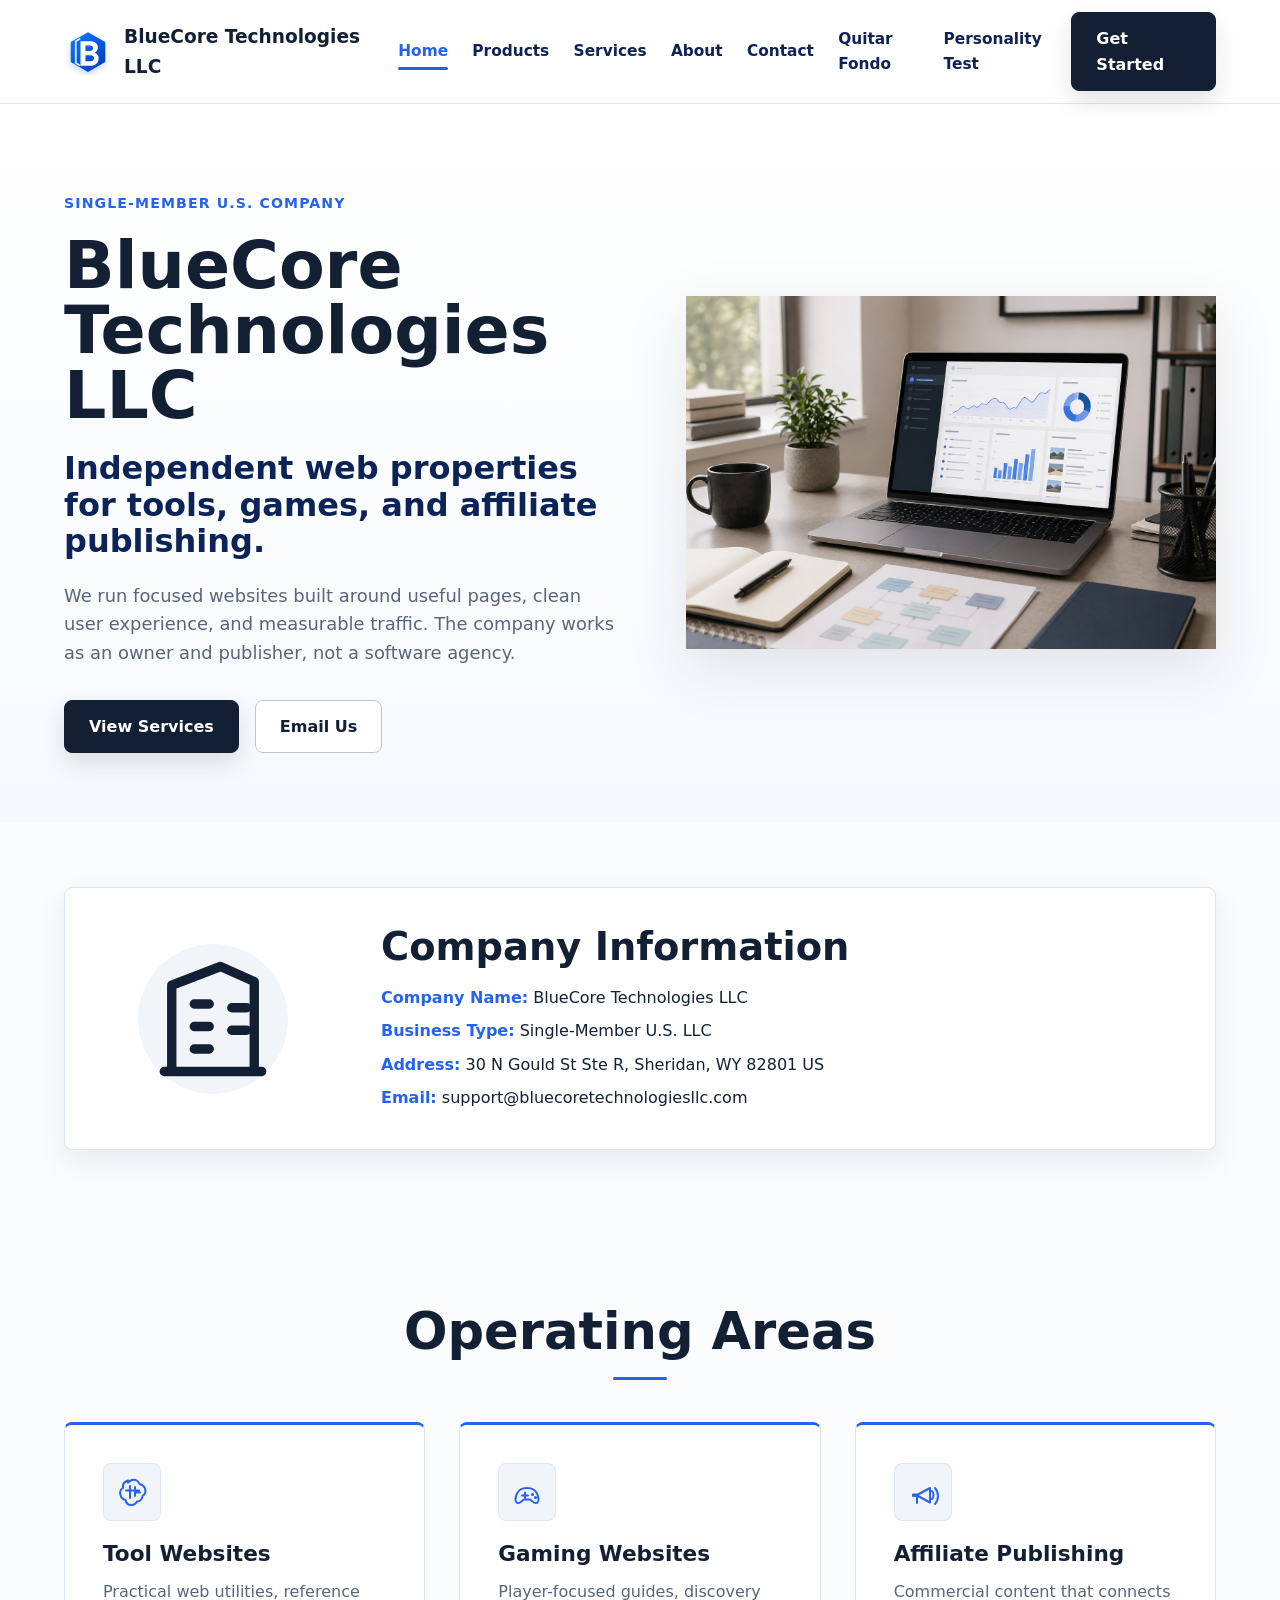
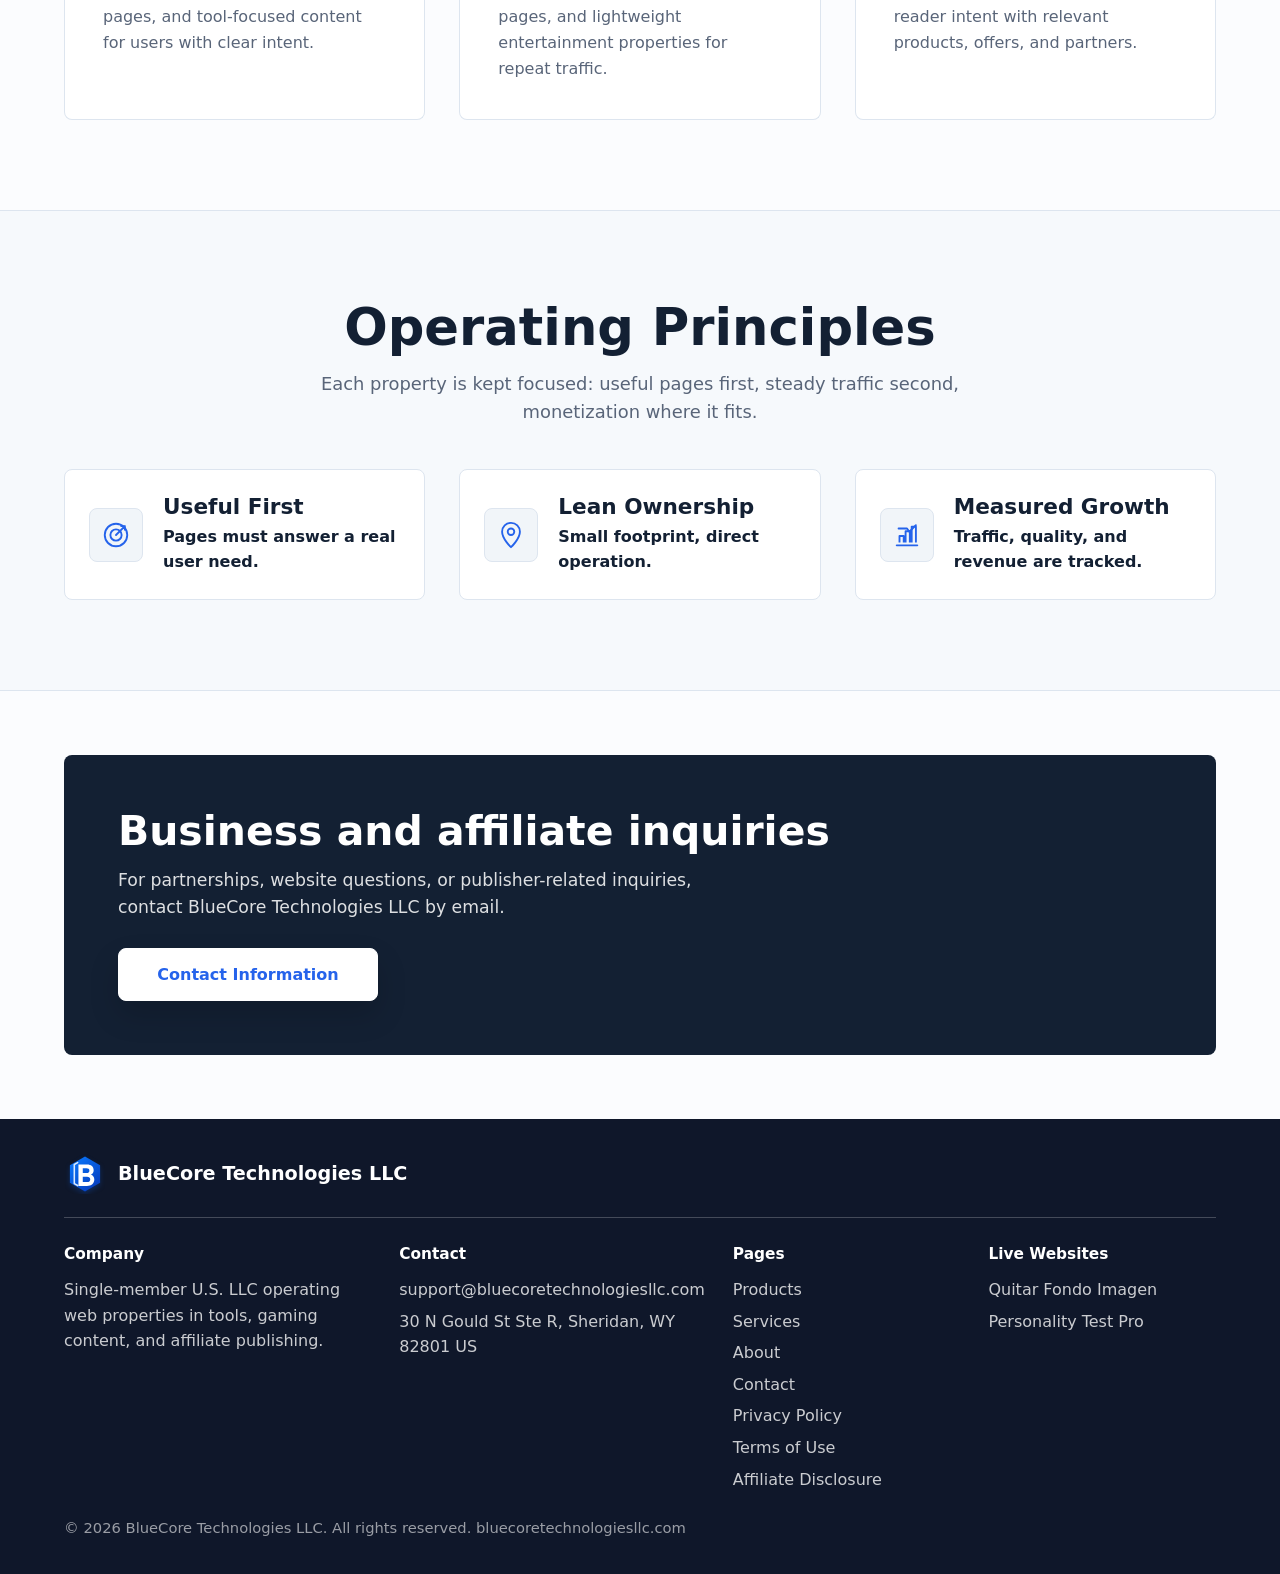
==== index.html @ 276bed1f "Add products page and live site links" ====
<!doctype html>
<html lang="en">
  <head>
    <meta charset="utf-8">
    <meta name="viewport" content="width=device-width, initial-scale=1">
    <title>BlueCore Technologies LLC | Digital Publishing and Web Properties</title>
    <meta name="description" content="BlueCore Technologies LLC is a single-member U.S. LLC operating focused web properties across tools, gaming content, and affiliate publishing.">
    <link rel="canonical" href="https://bluecoretechnologiesllc.com/">
    <link rel="icon" href="assets/bluecore-logo.svg" type="image/svg+xml">
    <link rel="stylesheet" href="css/styles.css">
  </head>
  <body>
    <header class="site-header">
      <a class="brand" href="index.html" aria-label="BlueCore Technologies LLC home">
        <img src="assets/bluecore-logo.svg" alt="">
        <span>BlueCore Technologies LLC</span>
      </a>
      <input class="nav-toggle" type="checkbox" id="nav-toggle" aria-label="Toggle navigation">
      <label class="nav-toggle-button" for="nav-toggle" role="button" aria-label="Toggle navigation"><span></span></label>
      <nav class="site-nav" aria-label="Primary navigation">
        <a class="active" href="index.html">Home</a>
        <a href="products.html">Products</a>
        <a href="services.html">Services</a>
        <a href="about.html">About</a>
        <a href="contact.html">Contact</a>
        <a href="https://quitar-fondo-imagen.com/" target="_blank" rel="noopener">Quitar Fondo</a>
        <a href="https://personalitytestpro.com/" target="_blank" rel="noopener">Personality Test</a>
      </nav>
      <a class="header-cta" href="contact.html">Get Started</a>
    </header>

    <main>
      <section class="hero">
        <div class="hero-content">
          <p class="eyebrow">Single-member U.S. company</p>
          <h1>BlueCore Technologies LLC</h1>
          <p class="hero-title">Independent web properties for tools, games, and affiliate publishing.</p>
          <p class="hero-lead">We run focused websites built around useful pages, clean user experience, and measurable traffic. The company works as an owner and publisher, not a software agency.</p>
          <div class="hero-actions">
            <a class="button" href="services.html">View Services</a>
            <a class="button secondary" href="contact.html">Email Us</a>
          </div>
        </div>
        <div class="hero-visual" aria-hidden="true">
          <img src="assets/operations-visual.jpg" alt="">
        </div>
      </section>

      <section class="section tight" aria-labelledby="company-info">
        <div class="section-inner">
          <div class="company-panel">
            <div class="company-icon" aria-hidden="true">
              <svg viewBox="0 0 80 80" fill="none">
                <path d="M18 68V22l26-10 18 8v48" stroke="currentColor" stroke-width="5" stroke-linejoin="round"/>
                <path d="M30 32h8M30 44h8M30 56h8M50 34h8M50 46h8M14 68h52" stroke="currentColor" stroke-width="5" stroke-linecap="round"/>
              </svg>
            </div>
            <div>
              <h2 id="company-info">Company Information</h2>
              <ul class="company-list">
                <li><strong>Company Name:</strong> BlueCore Technologies LLC</li>
                <li><strong>Business Type:</strong> Single-Member U.S. LLC</li>
                <li><strong>Address:</strong> 30 N Gould St Ste R, Sheridan, WY 82801 US</li>
                <li><strong>Email:</strong> <a href="mailto:support@bluecoretechnologiesllc.com">support@bluecoretechnologiesllc.com</a></li>
              </ul>
            </div>
          </div>
        </div>
      </section>

      <section class="section" aria-labelledby="what-we-do">
        <div class="section-inner">
          <div class="section-heading">
            <h2 id="what-we-do">Operating Areas</h2>
            <div class="heading-mark" aria-hidden="true"></div>
          </div>
          <div class="service-grid">
            <article class="service-card">
              <div class="icon-badge" aria-hidden="true">
                <svg viewBox="0 0 64 64" fill="none">
                  <path d="M24 9c-7 2-11 8-10 15-5 3-7 8-5 14 1 5 5 9 10 10 1 6 6 10 12 10 5 0 9-3 11-7 6 0 11-5 11-11 5-3 7-9 5-15-2-5-6-8-11-9-2-6-8-10-15-8-3 1-5 2-8 5Z" stroke="currentColor" stroke-width="4" stroke-linejoin="round"/>
                  <path d="M28 20v24M20 29h16M38 22v7h8M38 40v-7h10" stroke="currentColor" stroke-width="4" stroke-linecap="round"/>
                </svg>
              </div>
              <h3>Tool Websites</h3>
              <p>Practical web utilities, reference pages, and tool-focused content for users with clear intent.</p>
            </article>

            <article class="service-card">
              <div class="icon-badge" aria-hidden="true">
                <svg viewBox="0 0 64 64" fill="none">
                  <path d="M19 27c6-4 20-4 26 0 5 3 9 11 10 19 1 6-4 10-9 7l-8-6H26l-8 6c-5 3-10-1-9-7 1-8 5-16 10-19Z" stroke="currentColor" stroke-width="4" stroke-linejoin="round"/>
                  <path d="M22 39h12M28 33v12" stroke="currentColor" stroke-width="4" stroke-linecap="round"/>
                  <path d="M43 37h.1M49 43h.1" stroke="currentColor" stroke-width="6" stroke-linecap="round"/>
                </svg>
              </div>
              <h3>Gaming Websites</h3>
              <p>Player-focused guides, discovery pages, and lightweight entertainment properties for repeat traffic.</p>
            </article>

            <article class="service-card">
              <div class="icon-badge" aria-hidden="true">
                <svg viewBox="0 0 64 64" fill="none">
                  <path d="M12 37h10l24-13v29L22 40H12v-3Z" stroke="currentColor" stroke-width="4" stroke-linejoin="round"/>
                  <path d="M20 41v13M50 30c4 4 4 12 0 16M56 24c8 9 8 23 0 32" stroke="currentColor" stroke-width="4" stroke-linecap="round"/>
                </svg>
              </div>
              <h3>Affiliate Publishing</h3>
              <p>Commercial content that connects reader intent with relevant products, offers, and partners.</p>
            </article>
          </div>
        </div>
      </section>

      <section class="section why" aria-labelledby="why-bluecore">
        <div class="section-inner">
          <div class="section-heading">
            <h2 id="why-bluecore">Operating Principles</h2>
            <p>Each property is kept focused: useful pages first, steady traffic second, monetization where it fits.</p>
          </div>
          <div class="feature-grid">
            <article class="feature-card">
              <div class="icon-badge" aria-hidden="true">
                <svg viewBox="0 0 64 64" fill="none">
                  <path d="M32 56c13.3 0 24-10.7 24-24S45.3 8 32 8 8 18.7 8 32s10.7 24 24 24Z" stroke="currentColor" stroke-width="4"/>
                  <path d="M32 44c6.6 0 12-5.4 12-12S38.6 20 32 20 20 25.4 20 32s5.4 12 12 12Z" stroke="currentColor" stroke-width="4"/>
                  <path d="M32 32 51 13M43 13h8v8" stroke="currentColor" stroke-width="4" stroke-linecap="round" stroke-linejoin="round"/>
                </svg>
              </div>
              <div>
                <h3>Useful First</h3>
                <p>Pages must answer a real user need.</p>
              </div>
            </article>

            <article class="feature-card">
              <div class="icon-badge" aria-hidden="true">
                <svg viewBox="0 0 64 64" fill="none">
                  <path d="M32 58s19-18 19-33C51 14.5 42.5 6 32 6S13 14.5 13 25c0 15 19 33 19 33Z" stroke="currentColor" stroke-width="4" stroke-linejoin="round"/>
                  <path d="M32 32a7 7 0 1 0 0-14 7 7 0 0 0 0 14Z" stroke="currentColor" stroke-width="4"/>
                </svg>
              </div>
              <div>
                <h3>Lean Ownership</h3>
                <p>Small footprint, direct operation.</p>
              </div>
            </article>

            <article class="feature-card">
              <div class="icon-badge" aria-hidden="true">
                <svg viewBox="0 0 64 64" fill="none">
                  <path d="M10 54h44" stroke="currentColor" stroke-width="4" stroke-linecap="round"/>
                  <path d="M16 48V34h9v14M29 48V24h9v24M42 48V14h9v34" stroke="currentColor" stroke-width="4" stroke-linejoin="round"/>
                  <path d="M14 18h18l5 7 14-14" stroke="currentColor" stroke-width="4" stroke-linecap="round" stroke-linejoin="round"/>
                </svg>
              </div>
              <div>
                <h3>Measured Growth</h3>
                <p>Traffic, quality, and revenue are tracked.</p>
              </div>
            </article>
          </div>
        </div>
      </section>

      <section class="section tight" aria-labelledby="final-cta">
        <div class="section-inner">
          <div class="cta-panel">
            <div class="cta-copy">
              <h2 id="final-cta">Business and affiliate inquiries</h2>
              <p>For partnerships, website questions, or publisher-related inquiries, contact BlueCore Technologies LLC by email.</p>
              <a class="button" href="contact.html">Contact Information</a>
            </div>
          </div>
        </div>
      </section>
    </main>

    <footer class="site-footer">
      <div class="footer-inner">
        <div class="footer-brand">
          <img src="assets/bluecore-logo.svg" alt="">
          <span>BlueCore Technologies LLC</span>
        </div>
        <div class="footer-grid">
          <div>
            <h3>Company</h3>
            <p>Single-member U.S. LLC operating web properties in tools, gaming content, and affiliate publishing.</p>
          </div>
          <div>
            <h3>Contact</h3>
            <ul class="footer-links">
              <li><a href="mailto:support@bluecoretechnologiesllc.com">support@bluecoretechnologiesllc.com</a></li>
              <li>30 N Gould St Ste R, Sheridan, WY 82801 US</li>
            </ul>
          </div>
          <div>
            <h3>Pages</h3>
            <ul class="footer-links">
              <li><a href="products.html">Products</a></li>
              <li><a href="services.html">Services</a></li>
              <li><a href="about.html">About</a></li>
              <li><a href="contact.html">Contact</a></li>
              <li><a href="privacy.html">Privacy Policy</a></li>
              <li><a href="terms.html">Terms of Use</a></li>
              <li><a href="affiliate-disclosure.html">Affiliate Disclosure</a></li>
            </ul>
          </div>
          <div>
            <h3>Live Websites</h3>
            <ul class="footer-links">
              <li><a href="https://quitar-fondo-imagen.com/" target="_blank" rel="noopener">Quitar Fondo Imagen</a></li>
              <li><a href="https://personalitytestpro.com/" target="_blank" rel="noopener">Personality Test Pro</a></li>
            </ul>
          </div>
        </div>
        <p class="footer-bottom">&copy; 2026 BlueCore Technologies LLC. All rights reserved. bluecoretechnologiesllc.com</p>
      </div>
    </footer>
  </body>
</html>
---- css/styles.css ----
:root {
  --ink: #132033;
  --muted: #596579;
  --blue: #2563eb;
  --blue-2: #5b87d7;
  --blue-3: #1e40af;
  --sky: #f4f7fb;
  --sky-2: #e8eef6;
  --line: #dde5ef;
  --soft: #f8fafc;
  --white: #ffffff;
  --gold: #b7791f;
  --green: #2f855a;
  --shadow: 0 12px 30px rgba(15, 23, 42, .08);
  --radius: 8px;
  --header-h: 76px;
}

* {
  box-sizing: border-box;
}

html {
  scroll-behavior: smooth;
}

body {
  margin: 0;
  color: var(--ink);
  font-family: Inter, ui-sans-serif, system-ui, -apple-system, BlinkMacSystemFont, "Segoe UI", sans-serif;
  font-size: 16px;
  line-height: 1.6;
  background: #fbfcfe;
  text-rendering: optimizeLegibility;
}

img,
svg {
  display: block;
  max-width: 100%;
}

a {
  color: inherit;
  text-decoration: none;
}

p,
h1,
h2,
h3,
h4 {
  margin: 0;
}

ul {
  margin: 0;
  padding: 0;
}

.site-header {
  position: sticky;
  top: 0;
  z-index: 50;
  min-height: var(--header-h);
  display: flex;
  align-items: center;
  gap: 28px;
  padding: 12px clamp(20px, 5vw, 64px);
  background: rgba(255, 255, 255, .96);
  border-bottom: 1px solid var(--line);
  backdrop-filter: blur(10px);
}

.brand {
  display: flex;
  align-items: center;
  gap: 12px;
  min-width: 0;
  font-weight: 820;
  font-size: clamp(1rem, 1.45vw, 1.25rem);
  letter-spacing: 0;
  color: var(--ink);
}

.brand img {
  width: 48px;
  height: 48px;
  flex: 0 0 auto;
}

.site-nav {
  margin-left: auto;
  display: flex;
  align-items: center;
  gap: clamp(12px, 1.9vw, 28px);
  font-weight: 700;
  color: #0e2254;
  font-size: .96rem;
}

.site-nav a {
  position: relative;
  padding: 8px 0;
}

.site-nav a::after {
  content: "";
  position: absolute;
  left: 0;
  right: 0;
  bottom: 2px;
  height: 3px;
  border-radius: 999px;
  background: var(--blue);
  transform: scaleX(0);
  transform-origin: center;
  transition: transform .2s ease;
}

.site-nav a:hover::after,
.site-nav a.active::after {
  transform: scaleX(1);
}

.site-nav a.active {
  color: var(--blue);
}

.button,
.header-cta {
  display: inline-flex;
  align-items: center;
  justify-content: center;
  gap: 10px;
  min-height: 48px;
  padding: 13px 24px;
  border-radius: var(--radius);
  border: 1px solid var(--ink);
  font-weight: 800;
  color: var(--white);
  background: var(--ink);
  box-shadow: 0 10px 22px rgba(15, 23, 42, .12);
  transition: transform .2s ease, box-shadow .2s ease, background .2s ease;
}

.button:hover,
.header-cta:hover {
  transform: translateY(-2px);
  box-shadow: 0 14px 28px rgba(15, 23, 42, .16);
}

.button.secondary {
  color: var(--ink);
  background: rgba(255, 255, 255, .92);
  border-color: #bac6d6;
  box-shadow: none;
}

.button.secondary:hover {
  background: #fff;
}

.nav-toggle {
  position: absolute;
  width: 1px;
  height: 1px;
  overflow: hidden;
  opacity: 0;
  pointer-events: none;
}

.nav-toggle-button {
  display: none;
}

.nav-toggle:focus-visible + .nav-toggle-button {
  outline: 3px solid rgba(37, 99, 235, .22);
  outline-offset: 3px;
}

.hero {
  position: relative;
  overflow: hidden;
  display: grid;
  grid-template-columns: minmax(0, 1fr) minmax(420px, .95fr);
  align-items: center;
  gap: clamp(28px, 5vw, 82px);
  padding: clamp(56px, 8vw, 88px) clamp(20px, 5vw, 64px) clamp(42px, 6vw, 70px);
  min-height: calc(100svh - var(--header-h) - 120px);
  background: linear-gradient(180deg, #ffffff 0%, #f6f9fc 100%);
}

.hero::before {
  display: none;
}

.hero-content {
  position: relative;
  z-index: 1;
  max-width: 650px;
  animation: rise .65s ease both;
}

.eyebrow {
  margin-bottom: 18px;
  font-size: .88rem;
  font-weight: 860;
  text-transform: uppercase;
  color: var(--blue);
  letter-spacing: .08em;
}

.hero h1 {
  font-size: clamp(2.75rem, 5.2vw, 4.9rem);
  line-height: .98;
  font-weight: 900;
  letter-spacing: 0;
  color: var(--ink);
}

.hero-title {
  margin-top: 22px;
  max-width: 590px;
  font-size: clamp(1.45rem, 2.5vw, 2.45rem);
  line-height: 1.14;
  font-weight: 780;
  letter-spacing: 0;
  color: #0c2358;
}

.hero-lead {
  margin-top: 22px;
  max-width: 590px;
  color: var(--muted);
  font-size: clamp(1rem, 1.4vw, 1.18rem);
}

.hero-actions {
  margin-top: 32px;
  display: flex;
  align-items: center;
  flex-wrap: wrap;
  gap: 16px;
}

.hero-visual {
  position: relative;
  z-index: 1;
  animation: floatIn .78s ease .1s both;
}

.hero-visual img {
  width: min(100%, 760px);
  margin-left: auto;
  filter: drop-shadow(0 18px 28px rgba(15, 23, 42, .1));
}

.section {
  padding: clamp(58px, 7vw, 94px) clamp(20px, 5vw, 64px);
}

.section.tight {
  padding-top: clamp(40px, 5vw, 68px);
  padding-bottom: clamp(40px, 5vw, 68px);
}

.section-inner {
  width: min(1160px, 100%);
  margin: 0 auto;
}

.section-heading {
  max-width: 760px;
  margin: 0 auto 42px;
  text-align: center;
}

.section-heading h2,
.page-hero h1 {
  font-size: clamp(2rem, 4vw, 3.25rem);
  line-height: 1.08;
  font-weight: 900;
  letter-spacing: 0;
}

.section-heading p,
.page-hero p {
  margin-top: 14px;
  color: var(--muted);
  font-size: clamp(1rem, 1.4vw, 1.12rem);
}

.heading-mark {
  width: 54px;
  height: 3px;
  margin: 18px auto 0;
  border-radius: 999px;
  background: var(--blue);
}

.company-panel {
  display: grid;
  grid-template-columns: 220px 1fr;
  gap: clamp(28px, 5vw, 58px);
  align-items: center;
  padding: clamp(28px, 4vw, 38px);
  border: 1px solid var(--line);
  border-radius: var(--radius);
  background: #fff;
  box-shadow: var(--shadow);
}

.company-icon {
  display: grid;
  place-items: center;
  width: 150px;
  height: 150px;
  margin: 0 auto;
  border-radius: 50%;
  background: #f1f5f9;
}

.company-panel h2 {
  font-size: clamp(1.8rem, 3vw, 2.5rem);
  line-height: 1.1;
}

.company-list {
  margin-top: 16px;
  display: grid;
  gap: 8px;
  list-style: none;
  color: var(--ink);
}

.company-list strong {
  color: var(--blue);
}

.service-grid,
.feature-grid,
.page-card-grid {
  display: grid;
  grid-template-columns: repeat(3, minmax(0, 1fr));
  gap: clamp(20px, 3vw, 34px);
}

.service-card,
.feature-card,
.page-card,
.legal-section {
  border: 1px solid var(--line);
  border-radius: var(--radius);
  background: #fff;
  box-shadow: none;
}

.service-card,
.page-card {
  padding: clamp(26px, 4vw, 38px);
  text-align: left;
  transition: transform .2s ease, box-shadow .2s ease, border-color .2s ease;
}

.service-card {
  border-top: 3px solid var(--blue);
}

.service-card:hover,
.page-card:hover {
  transform: translateY(-2px);
  border-color: #b9c8dc;
  box-shadow: var(--shadow);
}

.icon-badge {
  width: 58px;
  height: 58px;
  margin: 0 0 20px;
  display: grid;
  place-items: center;
  border-radius: var(--radius);
  color: var(--blue);
  background: #f1f5f9;
  border: 1px solid var(--line);
}

.icon-badge svg {
  width: 32px;
  height: 32px;
}

.service-card h3,
.page-card h3,
.feature-card h3 {
  font-size: 1.35rem;
  line-height: 1.2;
  font-weight: 860;
}

.service-card p,
.page-card p,
.feature-card p {
  margin-top: 12px;
  color: var(--muted);
}

.why {
  position: relative;
  overflow: hidden;
  background: #f6f9fc;
  border-top: 1px solid var(--line);
  border-bottom: 1px solid var(--line);
}

.why::before,
.why::after {
  display: none;
}

.why .section-inner {
  position: relative;
  z-index: 1;
}

.feature-card {
  display: grid;
  grid-template-columns: auto 1fr;
  gap: 20px;
  align-items: center;
  padding: 24px;
}

.feature-card .icon-badge {
  width: 54px;
  height: 54px;
  margin: 0;
}

.feature-card .icon-badge svg {
  width: 30px;
  height: 30px;
}

.feature-card p {
  margin-top: 4px;
  color: var(--ink);
  font-weight: 700;
}

.cta-panel {
  position: relative;
  overflow: hidden;
  display: grid;
  grid-template-columns: 1fr;
  gap: 18px;
  align-items: center;
  padding: clamp(30px, 5vw, 54px);
  border-radius: var(--radius);
  color: white;
  background: #132033;
  box-shadow: none;
}

.cta-panel::after {
  display: none;
}

.cta-panel .cta-copy {
  position: relative;
  z-index: 1;
}

.cta-panel h2 {
  font-size: clamp(1.8rem, 3.2vw, 2.8rem);
  line-height: 1.12;
  font-weight: 900;
}

.cta-panel p {
  margin-top: 12px;
  max-width: 620px;
  color: rgba(255, 255, 255, .86);
  font-size: 1.08rem;
}

.cta-panel .button {
  margin-top: 26px;
  min-width: 260px;
  color: var(--blue);
  background: white;
  border-color: white;
  box-shadow: 0 14px 30px rgba(0, 0, 0, .16);
}

.site-footer {
  padding: 34px clamp(20px, 5vw, 64px);
  color: rgba(255, 255, 255, .78);
  background: #0f172a;
}

.footer-inner {
  width: min(1160px, 100%);
  margin: 0 auto;
}

.footer-brand {
  display: flex;
  align-items: center;
  gap: 12px;
  padding-bottom: 22px;
  border-bottom: 1px solid rgba(255, 255, 255, .22);
  color: white;
  font-size: 1.2rem;
  font-weight: 850;
}

.footer-brand img {
  width: 42px;
  height: 42px;
}

.footer-grid {
  display: grid;
  grid-template-columns: 1.35fr 1.15fr 1fr 1fr;
  gap: 28px;
  padding-top: 24px;
}

.footer-grid h3 {
  margin-bottom: 10px;
  color: white;
  font-size: .96rem;
}

.footer-grid a {
  color: rgba(255, 255, 255, .78);
}

.footer-grid a:hover {
  color: white;
}

.footer-links {
  display: grid;
  gap: 6px;
  list-style: none;
}

.footer-bottom {
  margin-top: 24px;
  color: rgba(255, 255, 255, .58);
  font-size: .92rem;
}

.page-hero {
  position: relative;
  overflow: hidden;
  padding: clamp(58px, 9vw, 112px) clamp(20px, 5vw, 64px);
  background: linear-gradient(180deg, #fff 0%, #f6f9fc 100%);
  border-bottom: 1px solid var(--line);
}

.page-hero-inner {
  width: min(1160px, 100%);
  margin: 0 auto;
  max-width: 820px;
}

.page-layout {
  display: grid;
  grid-template-columns: minmax(0, 1.2fr) minmax(280px, .55fr);
  gap: clamp(28px, 5vw, 56px);
  align-items: start;
}

.content-block {
  display: grid;
  gap: 22px;
}

.content-block h2 {
  font-size: clamp(1.75rem, 3vw, 2.55rem);
  line-height: 1.12;
}

.content-block p {
  color: var(--muted);
}

.check-list {
  display: grid;
  gap: 12px;
  list-style: none;
}

.check-list li {
  position: relative;
  padding-left: 34px;
  color: var(--muted);
}

.check-list li::before {
  content: "";
  position: absolute;
  left: 0;
  top: .42em;
  width: 18px;
  height: 18px;
  border-radius: 50%;
  background: var(--green);
  box-shadow: inset 0 0 0 5px #dff8ef;
}

.side-panel {
  position: sticky;
  top: calc(var(--header-h) + 22px);
  padding: 26px;
  border: 1px solid var(--line);
  border-radius: var(--radius);
  background: #fff;
  box-shadow: none;
}

.side-panel h2 {
  font-size: 1.45rem;
  line-height: 1.2;
}

.side-panel dl {
  display: grid;
  gap: 14px;
  margin: 18px 0 0;
}

.side-panel dt {
  color: var(--blue);
  font-weight: 820;
}

.side-panel dd {
  margin: 2px 0 0;
  color: var(--muted);
}

.service-detail {
  display: grid;
  grid-template-columns: 90px 1fr;
  gap: 24px;
  align-items: start;
  padding: 30px 0;
  border-bottom: 1px solid var(--line);
}

.service-detail:first-child {
  padding-top: 0;
}

.service-detail:last-child {
  border-bottom: 0;
}

.service-detail .icon-badge {
  width: 82px;
  height: 82px;
  margin: 0;
}

.step-grid {
  counter-reset: steps;
  display: grid;
  grid-template-columns: repeat(4, minmax(0, 1fr));
  gap: 18px;
}

.step {
  counter-increment: steps;
  padding: 24px;
  border-left: 4px solid var(--blue);
  background: #fff;
  border-radius: var(--radius);
  box-shadow: none;
}

.step::before {
  content: counter(steps, decimal-leading-zero);
  display: block;
  margin-bottom: 12px;
  color: var(--blue);
  font-weight: 900;
  font-size: 1.35rem;
}

.step h3 {
  font-size: 1.08rem;
  line-height: 1.25;
}

.step p {
  margin-top: 8px;
  color: var(--muted);
}

.product-list {
  display: grid;
  gap: 28px;
}

.product-card {
  display: grid;
  grid-template-columns: 96px 1fr;
  gap: clamp(22px, 4vw, 40px);
  padding: clamp(28px, 4vw, 42px);
  border: 1px solid var(--line);
  border-radius: var(--radius);
  background: #fff;
}

.product-mark {
  width: 72px;
  height: 72px;
  display: grid;
  place-items: center;
  border-radius: var(--radius);
  background: #f1f5f9;
  border: 1px solid var(--line);
  color: var(--blue);
  font-weight: 900;
  font-size: 1.25rem;
}

.product-copy {
  max-width: 840px;
}

.product-meta {
  margin-bottom: 10px;
  color: var(--blue);
  font-size: .86rem;
  font-weight: 840;
  text-transform: uppercase;
  letter-spacing: .08em;
}

.product-copy h2 {
  font-size: clamp(1.75rem, 3vw, 2.7rem);
  line-height: 1.1;
}

.product-copy > p:not(.product-meta) {
  margin-top: 14px;
  color: var(--muted);
}

.product-details {
  display: grid;
  grid-template-columns: repeat(3, minmax(0, 1fr));
  gap: 18px;
  margin: 24px 0 0;
}

.product-details div {
  padding-top: 14px;
  border-top: 1px solid var(--line);
}

.product-details dt {
  color: var(--ink);
  font-weight: 830;
}

.product-details dd {
  margin: 4px 0 0;
  color: var(--muted);
}

.product-link {
  margin-top: 26px;
}

.contact-text {
  width: min(820px, 100%);
  margin: 0 auto;
  padding: clamp(8px, 2vw, 18px) 0;
}

.contact-text h2 {
  font-size: clamp(1.8rem, 3vw, 2.45rem);
  line-height: 1.12;
}

.contact-text .company-list {
  margin-top: 20px;
  gap: 14px;
  font-size: 1.08rem;
}

.legal-wrap {
  width: min(920px, 100%);
  margin: 0 auto;
  display: grid;
  gap: 22px;
}

.legal-section {
  padding: clamp(24px, 4vw, 34px);
}

.legal-section h2 {
  font-size: 1.45rem;
  line-height: 1.2;
}

.legal-section p,
.legal-section li {
  color: var(--muted);
}

.legal-section p {
  margin-top: 12px;
}

.legal-section ul {
  margin-top: 12px;
  padding-left: 20px;
}

.legal-section li + li {
  margin-top: 8px;
}

.notice {
  padding: 18px 20px;
  border-left: 4px solid var(--gold);
  border-radius: var(--radius);
  background: #fff8e8;
  color: #61430a;
}

@keyframes rise {
  from {
    opacity: 0;
    transform: translateY(18px);
  }
  to {
    opacity: 1;
    transform: translateY(0);
  }
}

@keyframes floatIn {
  from {
    opacity: 0;
    transform: translateY(26px) scale(.98);
  }
  to {
    opacity: 1;
    transform: translateY(0) scale(1);
  }
}

@media (prefers-reduced-motion: reduce) {
  *,
  *::before,
  *::after {
    scroll-behavior: auto !important;
    animation-duration: .01ms !important;
    animation-iteration-count: 1 !important;
    transition-duration: .01ms !important;
  }
}

@media (max-width: 1040px) {
  .site-header {
    gap: 16px;
  }

  .hero {
    grid-template-columns: 1fr;
    padding-top: 48px;
  }

  .hero-content {
    max-width: 780px;
  }

  .hero-visual img {
    width: min(92vw, 680px);
    margin: 0 auto;
  }

  .company-panel,
  .cta-panel,
  .page-layout {
    grid-template-columns: 1fr;
  }

  .side-panel {
    position: static;
  }

  .step-grid {
    grid-template-columns: repeat(2, minmax(0, 1fr));
  }
}

@media (max-width: 1120px) {
  :root {
    --header-h: 72px;
  }

  .site-header {
    min-height: var(--header-h);
    flex-wrap: wrap;
  }

  .brand {
    flex: 1 1 auto;
  }

  .brand span {
    max-width: 230px;
    line-height: 1.1;
  }

  .nav-toggle-button {
    display: inline-grid;
    place-items: center;
    width: 46px;
    height: 46px;
    border: 1px solid var(--line);
    border-radius: var(--radius);
    background: #fff;
    cursor: pointer;
  }

  .nav-toggle-button span,
  .nav-toggle-button span::before,
  .nav-toggle-button span::after {
    display: block;
    width: 22px;
    height: 2px;
    border-radius: 999px;
    background: var(--ink);
  }

  .nav-toggle-button span {
    position: relative;
  }

  .nav-toggle-button span::before,
  .nav-toggle-button span::after {
    content: "";
    position: absolute;
    left: 0;
  }

  .nav-toggle-button span::before {
    top: -7px;
  }

  .nav-toggle-button span::after {
    top: 7px;
  }

  .site-nav,
  .header-cta {
    display: none;
  }

  .nav-toggle:checked ~ .site-nav {
    order: 4;
    display: grid;
    width: 100%;
    gap: 6px;
    padding-top: 12px;
  }

  .nav-toggle:checked ~ .site-nav a {
    padding: 10px 0;
  }

  .nav-toggle:checked ~ .header-cta {
    order: 5;
    display: inline-flex;
    width: 100%;
    margin-top: 8px;
  }
}

@media (max-width: 860px) {
  :root {
    --header-h: 72px;
  }

  .site-header {
    min-height: var(--header-h);
    flex-wrap: wrap;
  }

  .brand {
    flex: 1 1 auto;
  }

  .brand span {
    max-width: 230px;
    line-height: 1.1;
  }

  .nav-toggle-button {
    display: inline-grid;
    place-items: center;
    width: 46px;
    height: 46px;
    border: 1px solid var(--line);
    border-radius: var(--radius);
    background: #fff;
    cursor: pointer;
  }

  .nav-toggle-button span,
  .nav-toggle-button span::before,
  .nav-toggle-button span::after {
    display: block;
    width: 22px;
    height: 2px;
    border-radius: 999px;
    background: var(--ink);
  }

  .nav-toggle-button span {
    position: relative;
  }

  .nav-toggle-button span::before,
  .nav-toggle-button span::after {
    content: "";
    position: absolute;
    left: 0;
  }

  .nav-toggle-button span::before {
    top: -7px;
  }

  .nav-toggle-button span::after {
    top: 7px;
  }

  .site-nav,
  .header-cta {
    display: none;
  }

  .nav-toggle:checked ~ .site-nav {
    order: 4;
    display: grid;
    width: 100%;
    gap: 6px;
    padding-top: 12px;
  }

  .nav-toggle:checked ~ .site-nav a {
    padding: 10px 0;
  }

  .nav-toggle:checked ~ .header-cta {
    order: 5;
    display: inline-flex;
    width: 100%;
    margin-top: 8px;
  }

  .service-grid,
  .feature-grid,
  .page-card-grid,
  .footer-grid {
    grid-template-columns: 1fr;
  }

  .feature-card {
    grid-template-columns: auto 1fr;
  }
}

@media (max-width: 560px) {
  body {
    font-size: 15px;
  }

  .site-header {
    padding-inline: 16px;
  }

  .brand img {
    width: 42px;
    height: 42px;
  }

  .hero,
  .section,
  .page-hero {
    padding-inline: 16px;
  }

  .hero {
    min-height: auto;
    padding-top: 48px;
    padding-bottom: 32px;
  }

  .hero-visual {
    position: relative;
    right: auto;
    bottom: auto;
    z-index: 1;
    width: 100%;
    margin-top: 20px;
    opacity: 1;
  }

  .hero-visual img {
    width: 100%;
    height: 150px;
    object-fit: cover;
    object-position: center;
  }

  .hero h1 {
    font-size: clamp(2.25rem, 16vw, 3.6rem);
  }

  .hero-actions,
  .button {
    width: 100%;
  }

  .company-panel {
    padding: 24px 18px;
  }

  .company-icon {
    width: 118px;
    height: 118px;
  }

  .service-detail {
    grid-template-columns: 1fr;
  }

  .step-grid {
    grid-template-columns: 1fr;
  }

  .product-card {
    grid-template-columns: 1fr;
  }

  .product-details {
    grid-template-columns: 1fr;
  }

  .cta-panel {
    padding: 28px 20px;
  }

  .cta-panel .button {
    min-width: 0;
  }
}
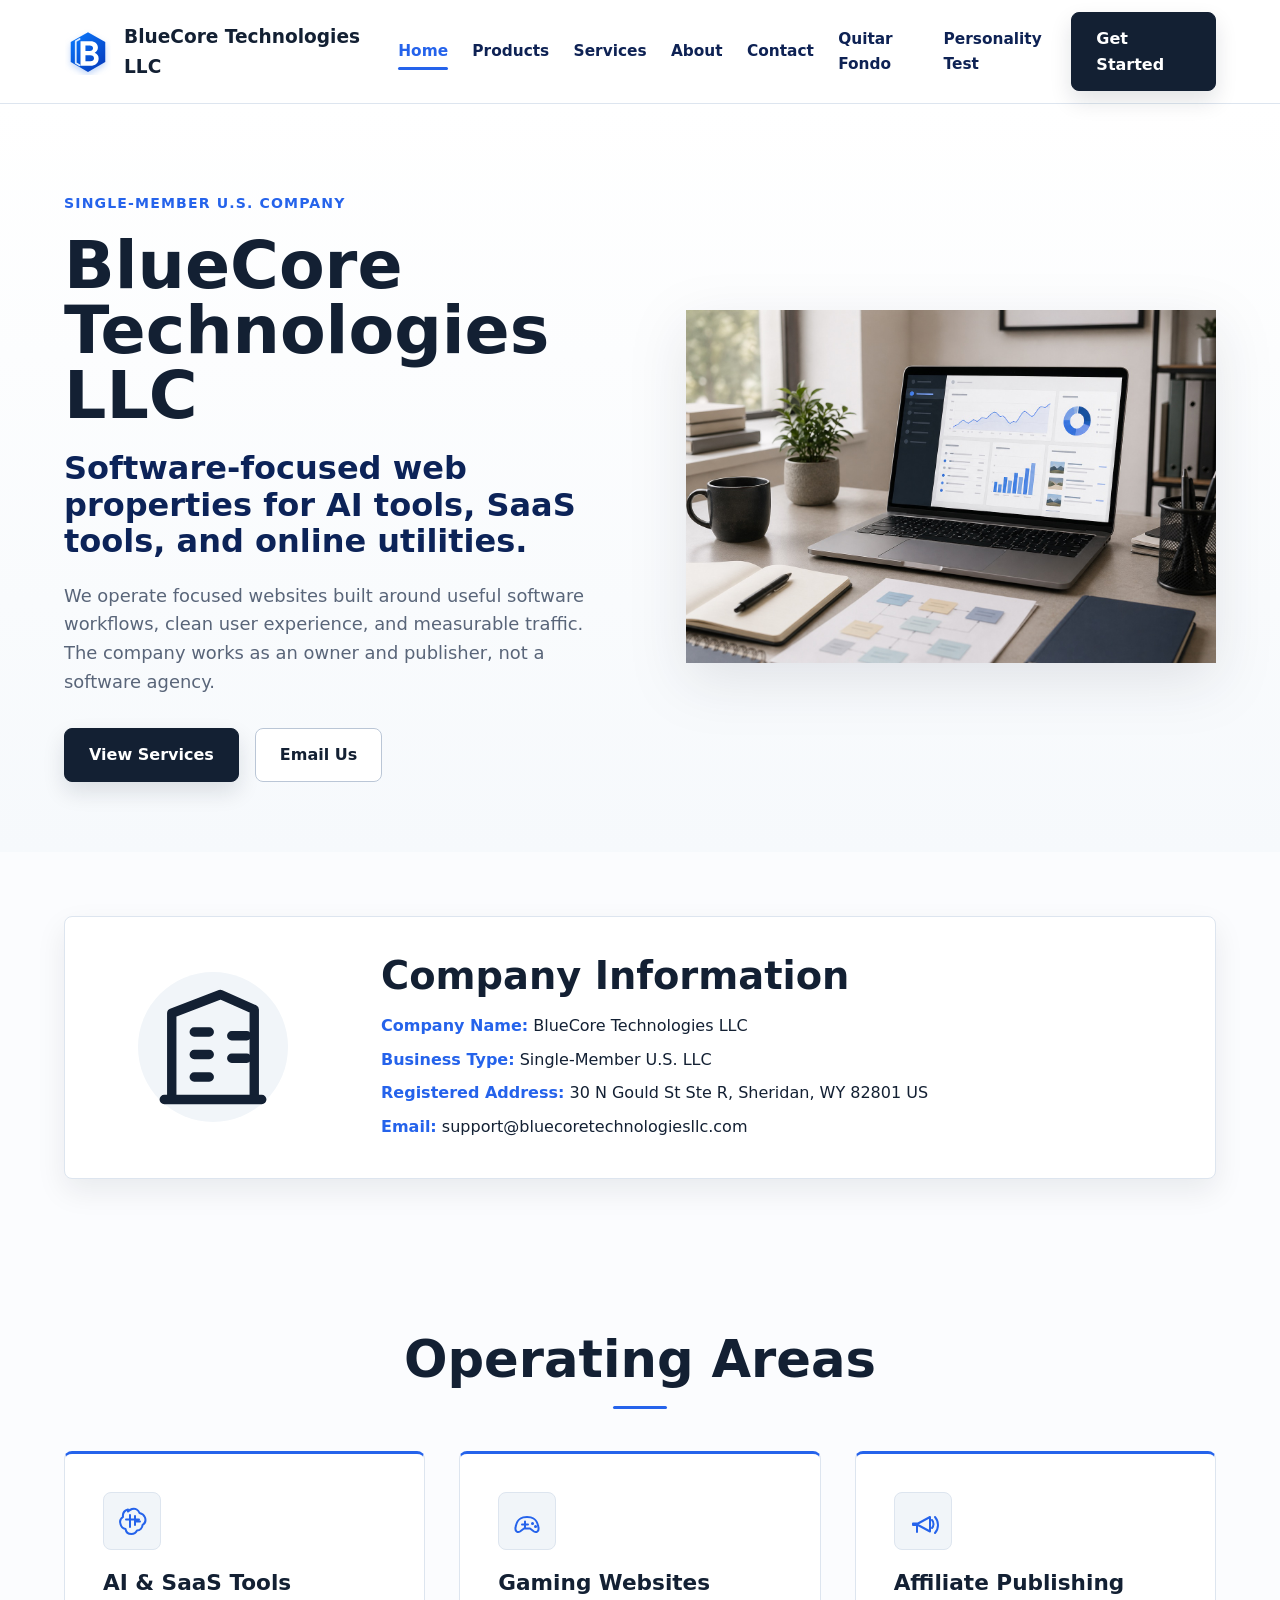
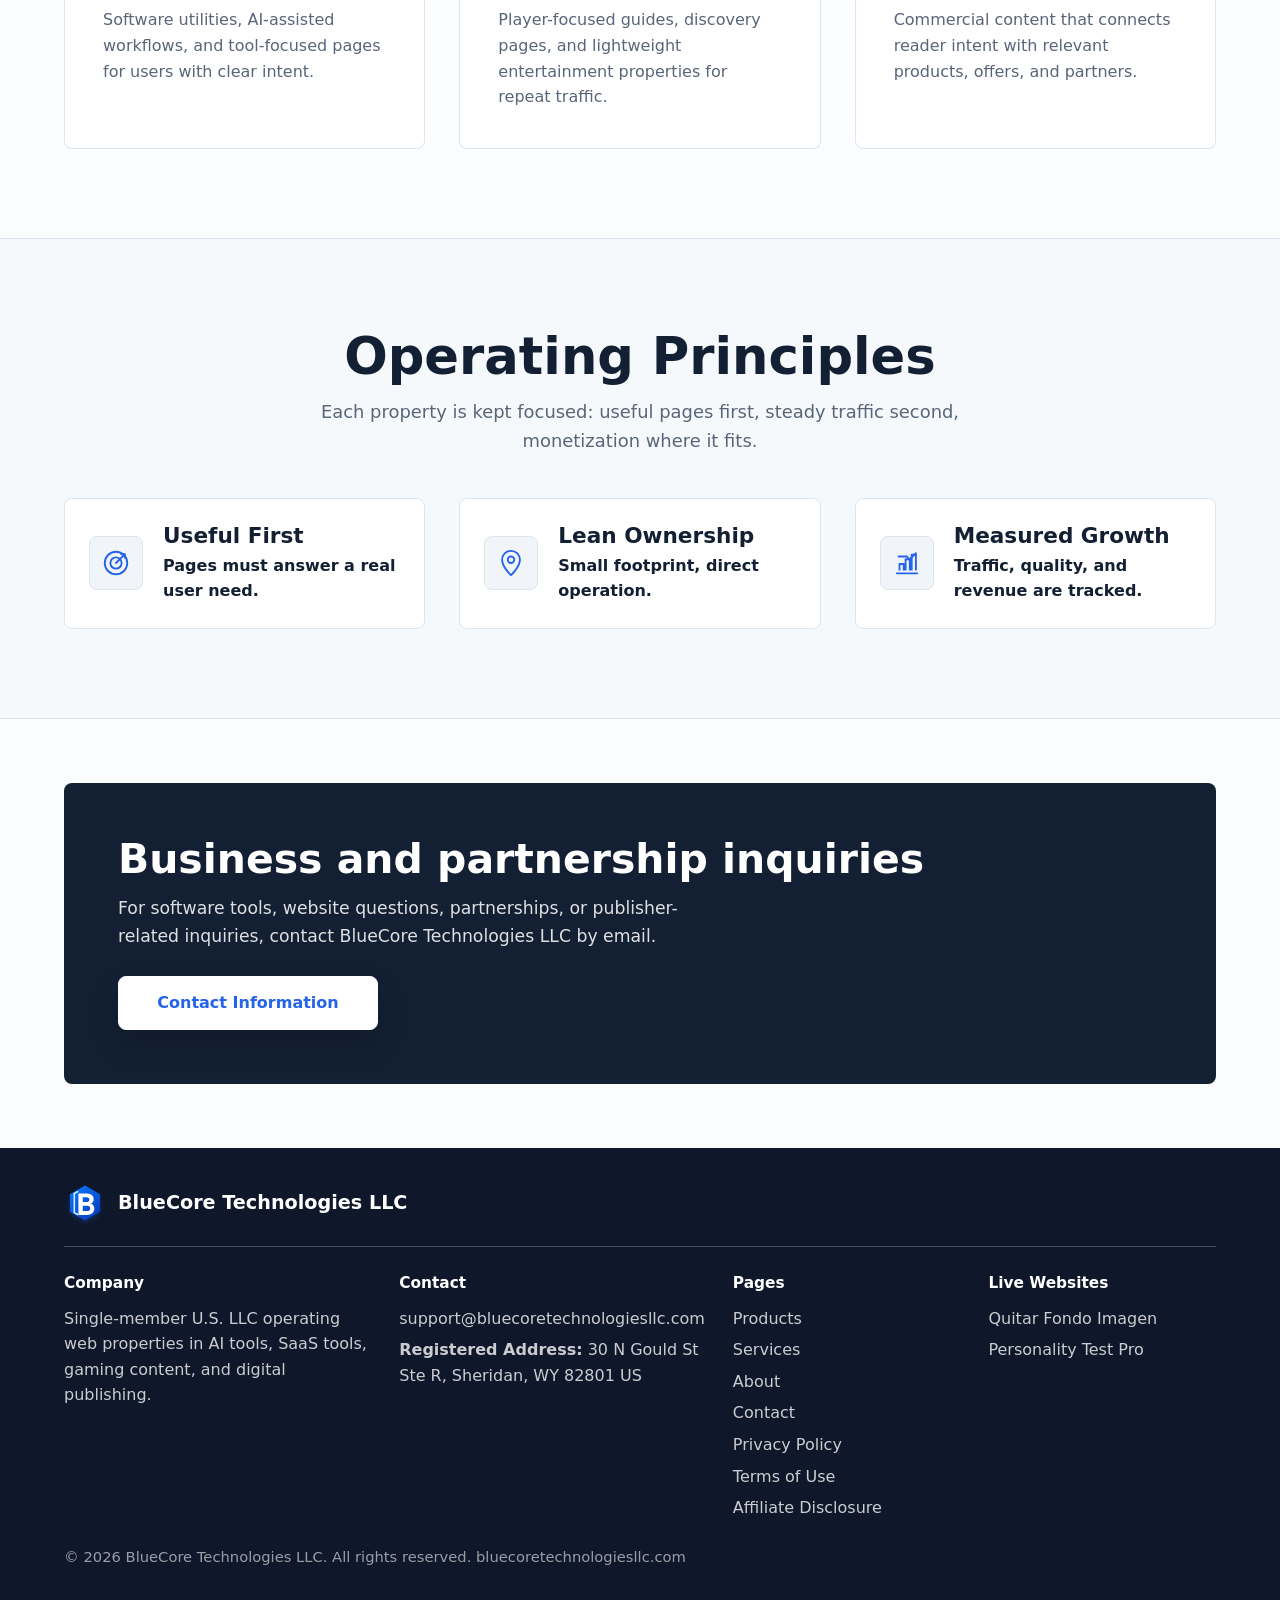
==== commit c7e80262: "Refine positioning and product revenue details" ====
--- a/index.html
+++ b/index.html
@@ -3,8 +3,8 @@
   <head>
     <meta charset="utf-8">
     <meta name="viewport" content="width=device-width, initial-scale=1">
-    <title>BlueCore Technologies LLC | Digital Publishing and Web Properties</title>
-    <meta name="description" content="BlueCore Technologies LLC is a single-member U.S. LLC operating focused web properties across tools, gaming content, and affiliate publishing.">
+    <title>BlueCore Technologies LLC | Software and AI Web Tools</title>
+    <meta name="description" content="BlueCore Technologies LLC is a single-member U.S. LLC operating software-focused web properties across AI tools, SaaS tools, gaming content, and digital publishing.">
     <link rel="canonical" href="https://bluecoretechnologiesllc.com/">
     <link rel="icon" href="assets/bluecore-logo.svg" type="image/svg+xml">
     <link rel="stylesheet" href="css/styles.css">
@@ -34,8 +34,8 @@
         <div class="hero-content">
           <p class="eyebrow">Single-member U.S. company</p>
           <h1>BlueCore Technologies LLC</h1>
-          <p class="hero-title">Independent web properties for tools, games, and affiliate publishing.</p>
-          <p class="hero-lead">We run focused websites built around useful pages, clean user experience, and measurable traffic. The company works as an owner and publisher, not a software agency.</p>
+          <p class="hero-title">Software-focused web properties for AI tools, SaaS tools, and online utilities.</p>
+          <p class="hero-lead">We operate focused websites built around useful software workflows, clean user experience, and measurable traffic. The company works as an owner and publisher, not a software agency.</p>
           <div class="hero-actions">
             <a class="button" href="services.html">View Services</a>
             <a class="button secondary" href="contact.html">Email Us</a>
@@ -60,7 +60,7 @@
               <ul class="company-list">
                 <li><strong>Company Name:</strong> BlueCore Technologies LLC</li>
                 <li><strong>Business Type:</strong> Single-Member U.S. LLC</li>
-                <li><strong>Address:</strong> 30 N Gould St Ste R, Sheridan, WY 82801 US</li>
+                <li><strong>Registered Address:</strong> 30 N Gould St Ste R, Sheridan, WY 82801 US</li>
                 <li><strong>Email:</strong> <a href="mailto:support@bluecoretechnologiesllc.com">support@bluecoretechnologiesllc.com</a></li>
               </ul>
             </div>
@@ -82,8 +82,8 @@
                   <path d="M28 20v24M20 29h16M38 22v7h8M38 40v-7h10" stroke="currentColor" stroke-width="4" stroke-linecap="round"/>
                 </svg>
               </div>
-              <h3>Tool Websites</h3>
-              <p>Practical web utilities, reference pages, and tool-focused content for users with clear intent.</p>
+              <h3>AI &amp; SaaS Tools</h3>
+              <p>Software utilities, AI-assisted workflows, and tool-focused pages for users with clear intent.</p>
             </article>
 
             <article class="service-card">
@@ -167,8 +167,8 @@
         <div class="section-inner">
           <div class="cta-panel">
             <div class="cta-copy">
-              <h2 id="final-cta">Business and affiliate inquiries</h2>
-              <p>For partnerships, website questions, or publisher-related inquiries, contact BlueCore Technologies LLC by email.</p>
+              <h2 id="final-cta">Business and partnership inquiries</h2>
+              <p>For software tools, website questions, partnerships, or publisher-related inquiries, contact BlueCore Technologies LLC by email.</p>
               <a class="button" href="contact.html">Contact Information</a>
             </div>
           </div>
@@ -185,13 +185,13 @@
         <div class="footer-grid">
           <div>
             <h3>Company</h3>
-            <p>Single-member U.S. LLC operating web properties in tools, gaming content, and affiliate publishing.</p>
+            <p>Single-member U.S. LLC operating web properties in AI tools, SaaS tools, gaming content, and digital publishing.</p>
           </div>
           <div>
             <h3>Contact</h3>
             <ul class="footer-links">
               <li><a href="mailto:support@bluecoretechnologiesllc.com">support@bluecoretechnologiesllc.com</a></li>
-              <li>30 N Gould St Ste R, Sheridan, WY 82801 US</li>
+              <li><strong>Registered Address:</strong> 30 N Gould St Ste R, Sheridan, WY 82801 US</li>
             </ul>
           </div>
           <div>
--- a/css/styles.css
+++ b/css/styles.css
@@ -755,7 +755,7 @@
 
 .product-details {
   display: grid;
-  grid-template-columns: repeat(3, minmax(0, 1fr));
+  grid-template-columns: repeat(4, minmax(0, 1fr));
   gap: 18px;
   margin: 24px 0 0;
 }
@@ -1079,6 +1079,10 @@
     grid-template-columns: 1fr;
   }
 
+  .product-details {
+    grid-template-columns: repeat(2, minmax(0, 1fr));
+  }
+
   .feature-card {
     grid-template-columns: auto 1fr;
   }
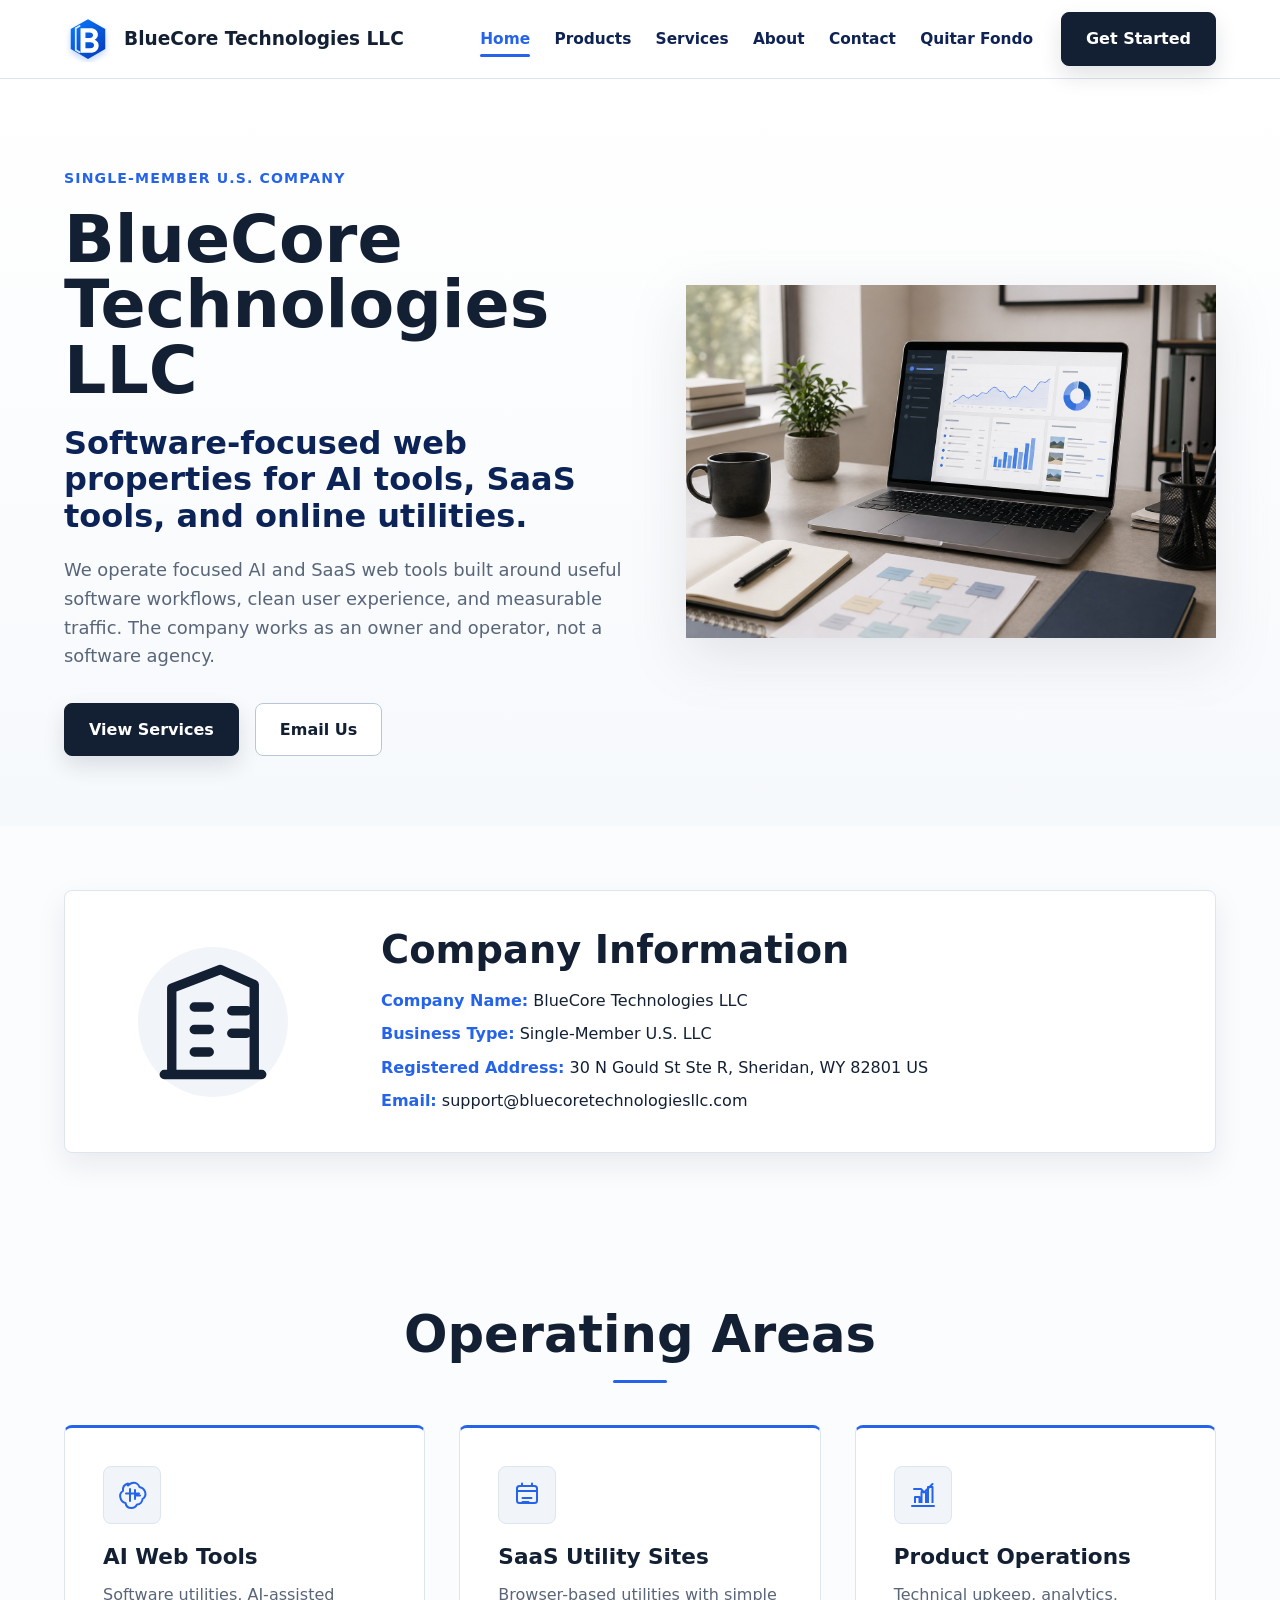
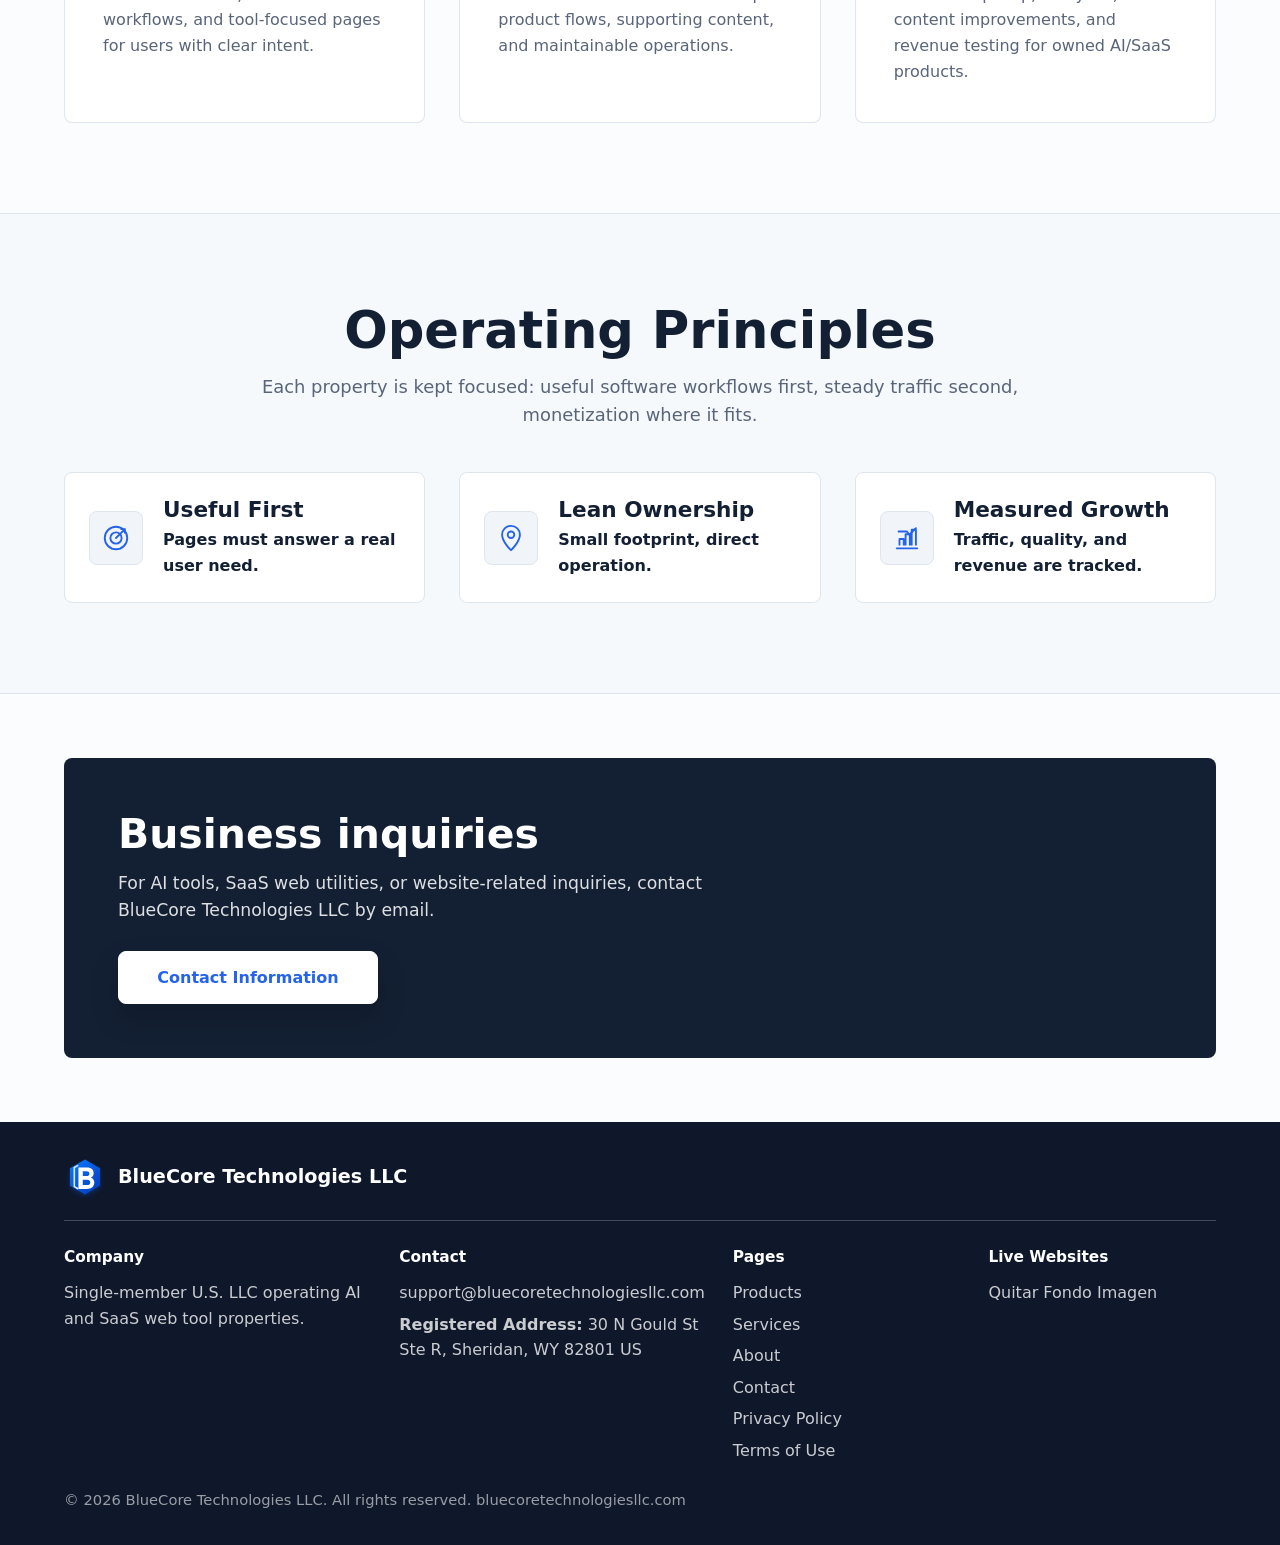
==== commit a3442522: "Focus site on AI SaaS tools" ====
--- a/index.html
+++ b/index.html
@@ -4,7 +4,7 @@
     <meta charset="utf-8">
     <meta name="viewport" content="width=device-width, initial-scale=1">
     <title>BlueCore Technologies LLC | Software and AI Web Tools</title>
-    <meta name="description" content="BlueCore Technologies LLC is a single-member U.S. LLC operating software-focused web properties across AI tools, SaaS tools, gaming content, and digital publishing.">
+    <meta name="description" content="BlueCore Technologies LLC is a single-member U.S. LLC operating software-focused web properties across AI and SaaS web tools.">
     <link rel="canonical" href="https://bluecoretechnologiesllc.com/">
     <link rel="icon" href="assets/bluecore-logo.svg" type="image/svg+xml">
     <link rel="stylesheet" href="css/styles.css">
@@ -24,7 +24,6 @@
         <a href="about.html">About</a>
         <a href="contact.html">Contact</a>
         <a href="https://quitar-fondo-imagen.com/" target="_blank" rel="noopener">Quitar Fondo</a>
-        <a href="https://personalitytestpro.com/" target="_blank" rel="noopener">Personality Test</a>
       </nav>
       <a class="header-cta" href="contact.html">Get Started</a>
     </header>
@@ -35,7 +34,7 @@
           <p class="eyebrow">Single-member U.S. company</p>
           <h1>BlueCore Technologies LLC</h1>
           <p class="hero-title">Software-focused web properties for AI tools, SaaS tools, and online utilities.</p>
-          <p class="hero-lead">We operate focused websites built around useful software workflows, clean user experience, and measurable traffic. The company works as an owner and publisher, not a software agency.</p>
+          <p class="hero-lead">We operate focused AI and SaaS web tools built around useful software workflows, clean user experience, and measurable traffic. The company works as an owner and operator, not a software agency.</p>
           <div class="hero-actions">
             <a class="button" href="services.html">View Services</a>
             <a class="button secondary" href="contact.html">Email Us</a>
@@ -82,31 +81,32 @@
                   <path d="M28 20v24M20 29h16M38 22v7h8M38 40v-7h10" stroke="currentColor" stroke-width="4" stroke-linecap="round"/>
                 </svg>
               </div>
-              <h3>AI &amp; SaaS Tools</h3>
+              <h3>AI Web Tools</h3>
               <p>Software utilities, AI-assisted workflows, and tool-focused pages for users with clear intent.</p>
             </article>
 
             <article class="service-card">
               <div class="icon-badge" aria-hidden="true">
                 <svg viewBox="0 0 64 64" fill="none">
-                  <path d="M19 27c6-4 20-4 26 0 5 3 9 11 10 19 1 6-4 10-9 7l-8-6H26l-8 6c-5 3-10-1-9-7 1-8 5-16 10-19Z" stroke="currentColor" stroke-width="4" stroke-linejoin="round"/>
-                  <path d="M22 39h12M28 33v12" stroke="currentColor" stroke-width="4" stroke-linecap="round"/>
-                  <path d="M43 37h.1M49 43h.1" stroke="currentColor" stroke-width="6" stroke-linecap="round"/>
-                </svg>
-              </div>
-              <h3>Gaming Websites</h3>
-              <p>Player-focused guides, discovery pages, and lightweight entertainment properties for repeat traffic.</p>
+                  <rect x="12" y="14" width="40" height="34" rx="5" stroke="currentColor" stroke-width="4"/>
+                  <path d="M12 24h40M23 38h18M23 46h12" stroke="currentColor" stroke-width="4" stroke-linecap="round"/>
+                  <path d="M22 14V9M42 14V9" stroke="currentColor" stroke-width="4" stroke-linecap="round"/>
+                </svg>
+              </div>
+              <h3>SaaS Utility Sites</h3>
+              <p>Browser-based utilities with simple product flows, supporting content, and maintainable operations.</p>
             </article>
 
             <article class="service-card">
               <div class="icon-badge" aria-hidden="true">
                 <svg viewBox="0 0 64 64" fill="none">
-                  <path d="M12 37h10l24-13v29L22 40H12v-3Z" stroke="currentColor" stroke-width="4" stroke-linejoin="round"/>
-                  <path d="M20 41v13M50 30c4 4 4 12 0 16M56 24c8 9 8 23 0 32" stroke="currentColor" stroke-width="4" stroke-linecap="round"/>
-                </svg>
-              </div>
-              <h3>Affiliate Publishing</h3>
-              <p>Commercial content that connects reader intent with relevant products, offers, and partners.</p>
+                  <path d="M10 54h44" stroke="currentColor" stroke-width="4" stroke-linecap="round"/>
+                  <path d="M16 48V36h9v12M29 48V26h9v22M42 48V16h9v32" stroke="currentColor" stroke-width="4" stroke-linejoin="round"/>
+                  <path d="M14 20h14l6 7 17-17" stroke="currentColor" stroke-width="4" stroke-linecap="round" stroke-linejoin="round"/>
+                </svg>
+              </div>
+              <h3>Product Operations</h3>
+              <p>Technical upkeep, analytics, content improvements, and revenue testing for owned AI/SaaS products.</p>
             </article>
           </div>
         </div>
@@ -116,7 +116,7 @@
         <div class="section-inner">
           <div class="section-heading">
             <h2 id="why-bluecore">Operating Principles</h2>
-            <p>Each property is kept focused: useful pages first, steady traffic second, monetization where it fits.</p>
+            <p>Each property is kept focused: useful software workflows first, steady traffic second, monetization where it fits.</p>
           </div>
           <div class="feature-grid">
             <article class="feature-card">
@@ -167,8 +167,8 @@
         <div class="section-inner">
           <div class="cta-panel">
             <div class="cta-copy">
-              <h2 id="final-cta">Business and partnership inquiries</h2>
-              <p>For software tools, website questions, partnerships, or publisher-related inquiries, contact BlueCore Technologies LLC by email.</p>
+              <h2 id="final-cta">Business inquiries</h2>
+              <p>For AI tools, SaaS web utilities, or website-related inquiries, contact BlueCore Technologies LLC by email.</p>
               <a class="button" href="contact.html">Contact Information</a>
             </div>
           </div>
@@ -185,7 +185,7 @@
         <div class="footer-grid">
           <div>
             <h3>Company</h3>
-            <p>Single-member U.S. LLC operating web properties in AI tools, SaaS tools, gaming content, and digital publishing.</p>
+            <p>Single-member U.S. LLC operating AI and SaaS web tool properties.</p>
           </div>
           <div>
             <h3>Contact</h3>
@@ -203,14 +203,12 @@
               <li><a href="contact.html">Contact</a></li>
               <li><a href="privacy.html">Privacy Policy</a></li>
               <li><a href="terms.html">Terms of Use</a></li>
-              <li><a href="affiliate-disclosure.html">Affiliate Disclosure</a></li>
             </ul>
           </div>
           <div>
             <h3>Live Websites</h3>
             <ul class="footer-links">
               <li><a href="https://quitar-fondo-imagen.com/" target="_blank" rel="noopener">Quitar Fondo Imagen</a></li>
-              <li><a href="https://personalitytestpro.com/" target="_blank" rel="noopener">Personality Test Pro</a></li>
             </ul>
           </div>
         </div>
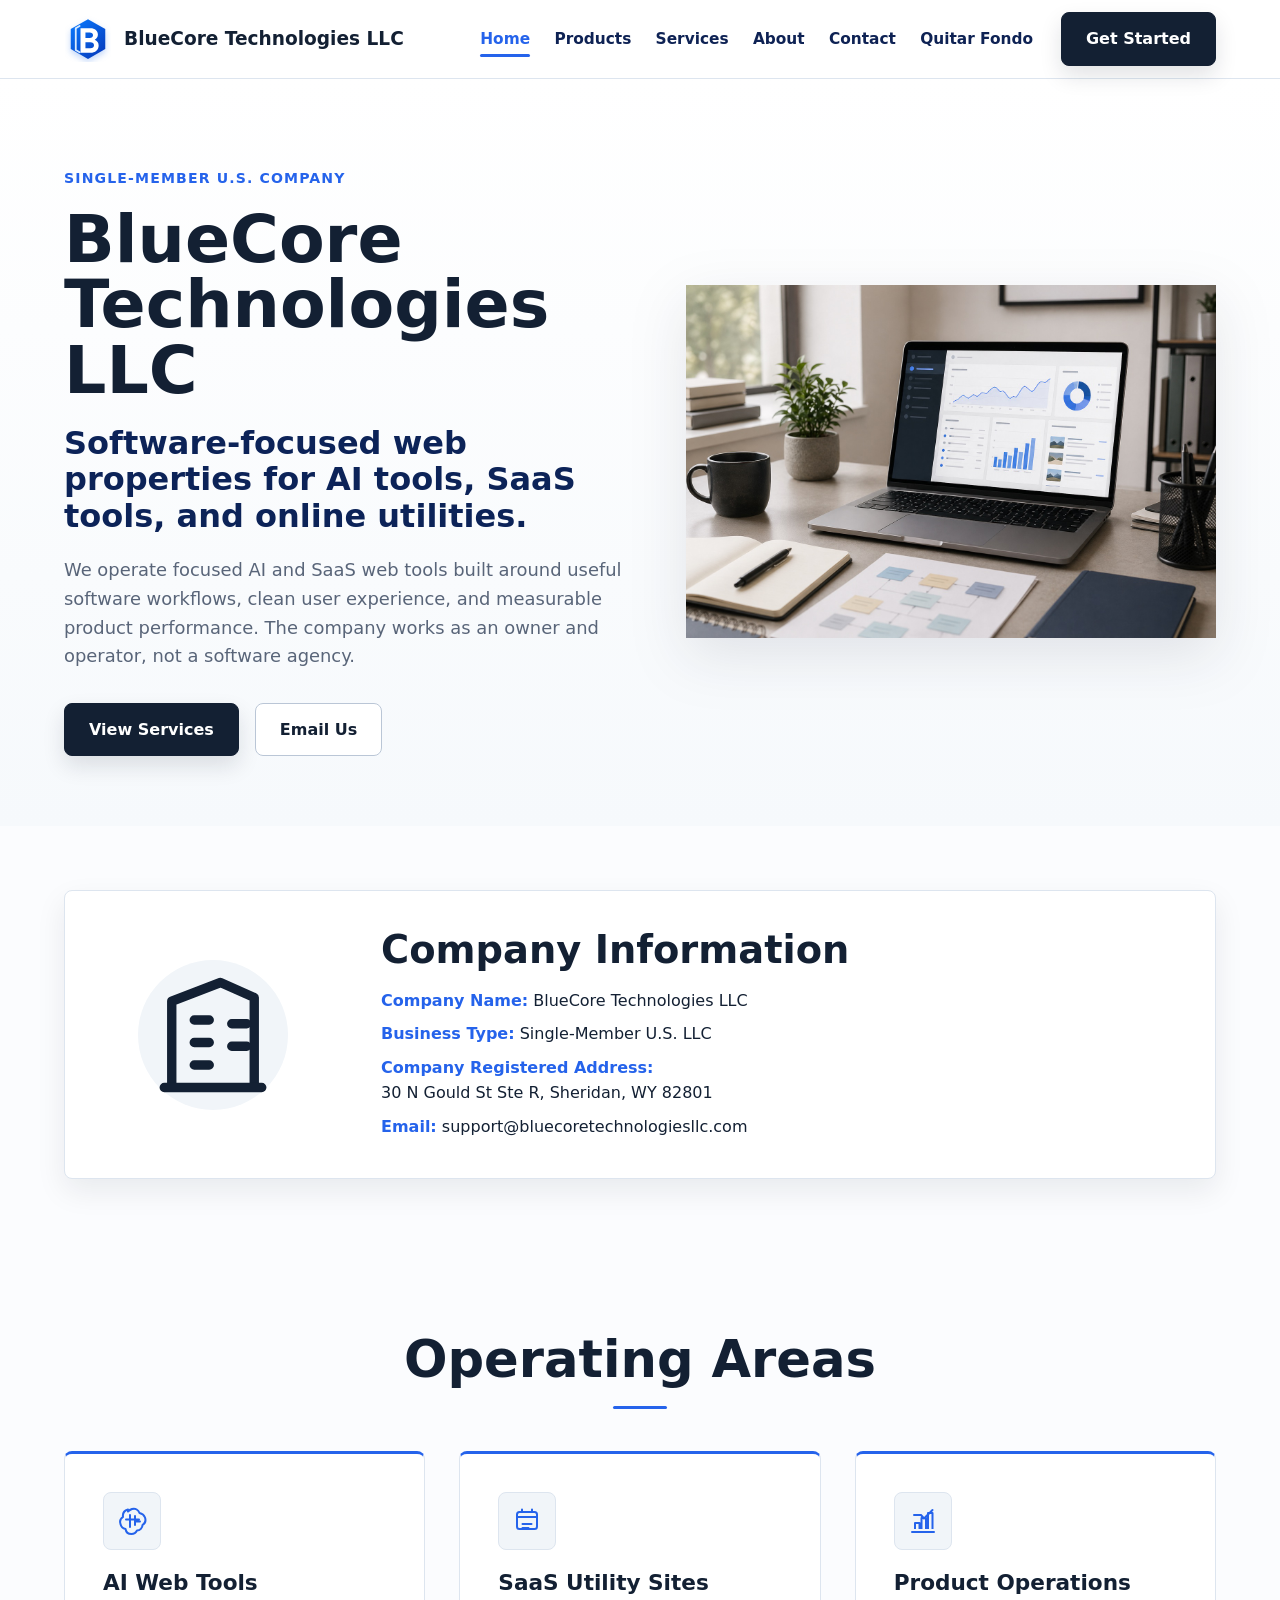
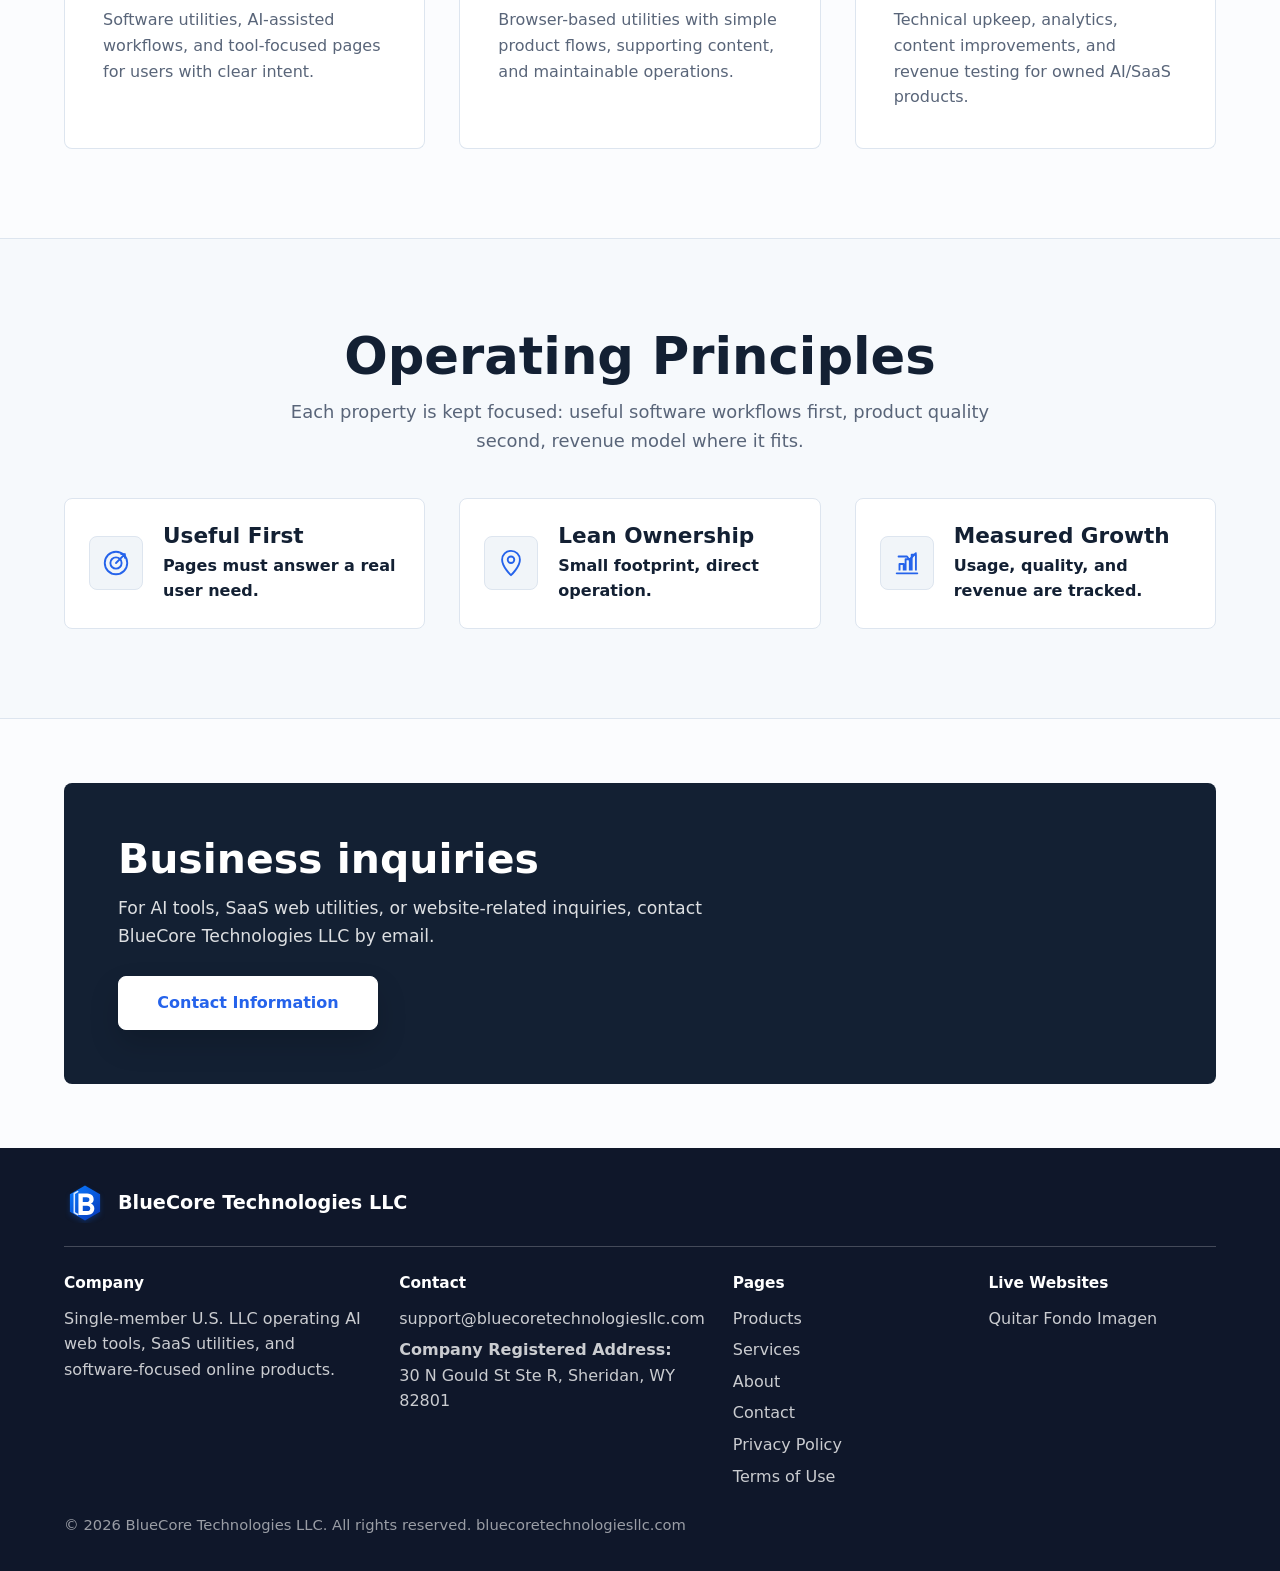
==== commit 2d541f84: "Clean up AI SaaS positioning copy" ====
--- a/index.html
+++ b/index.html
@@ -34,7 +34,7 @@
           <p class="eyebrow">Single-member U.S. company</p>
           <h1>BlueCore Technologies LLC</h1>
           <p class="hero-title">Software-focused web properties for AI tools, SaaS tools, and online utilities.</p>
-          <p class="hero-lead">We operate focused AI and SaaS web tools built around useful software workflows, clean user experience, and measurable traffic. The company works as an owner and operator, not a software agency.</p>
+          <p class="hero-lead">We operate focused AI and SaaS web tools built around useful software workflows, clean user experience, and measurable product performance. The company works as an owner and operator, not a software agency.</p>
           <div class="hero-actions">
             <a class="button" href="services.html">View Services</a>
             <a class="button secondary" href="contact.html">Email Us</a>
@@ -59,7 +59,7 @@
               <ul class="company-list">
                 <li><strong>Company Name:</strong> BlueCore Technologies LLC</li>
                 <li><strong>Business Type:</strong> Single-Member U.S. LLC</li>
-                <li><strong>Registered Address:</strong> 30 N Gould St Ste R, Sheridan, WY 82801 US</li>
+                <li><strong>Company Registered Address:</strong><br>30 N Gould St Ste R, Sheridan, WY 82801</li>
                 <li><strong>Email:</strong> <a href="mailto:support@bluecoretechnologiesllc.com">support@bluecoretechnologiesllc.com</a></li>
               </ul>
             </div>
@@ -116,7 +116,7 @@
         <div class="section-inner">
           <div class="section-heading">
             <h2 id="why-bluecore">Operating Principles</h2>
-            <p>Each property is kept focused: useful software workflows first, steady traffic second, monetization where it fits.</p>
+            <p>Each property is kept focused: useful software workflows first, product quality second, revenue model where it fits.</p>
           </div>
           <div class="feature-grid">
             <article class="feature-card">
@@ -156,7 +156,7 @@
               </div>
               <div>
                 <h3>Measured Growth</h3>
-                <p>Traffic, quality, and revenue are tracked.</p>
+                <p>Usage, quality, and revenue are tracked.</p>
               </div>
             </article>
           </div>
@@ -185,13 +185,13 @@
         <div class="footer-grid">
           <div>
             <h3>Company</h3>
-            <p>Single-member U.S. LLC operating AI and SaaS web tool properties.</p>
+            <p>Single-member U.S. LLC operating AI web tools, SaaS utilities, and software-focused online products.</p>
           </div>
           <div>
             <h3>Contact</h3>
             <ul class="footer-links">
               <li><a href="mailto:support@bluecoretechnologiesllc.com">support@bluecoretechnologiesllc.com</a></li>
-              <li><strong>Registered Address:</strong> 30 N Gould St Ste R, Sheridan, WY 82801 US</li>
+              <li><strong>Company Registered Address:</strong><br>30 N Gould St Ste R, Sheridan, WY 82801</li>
             </ul>
           </div>
           <div>
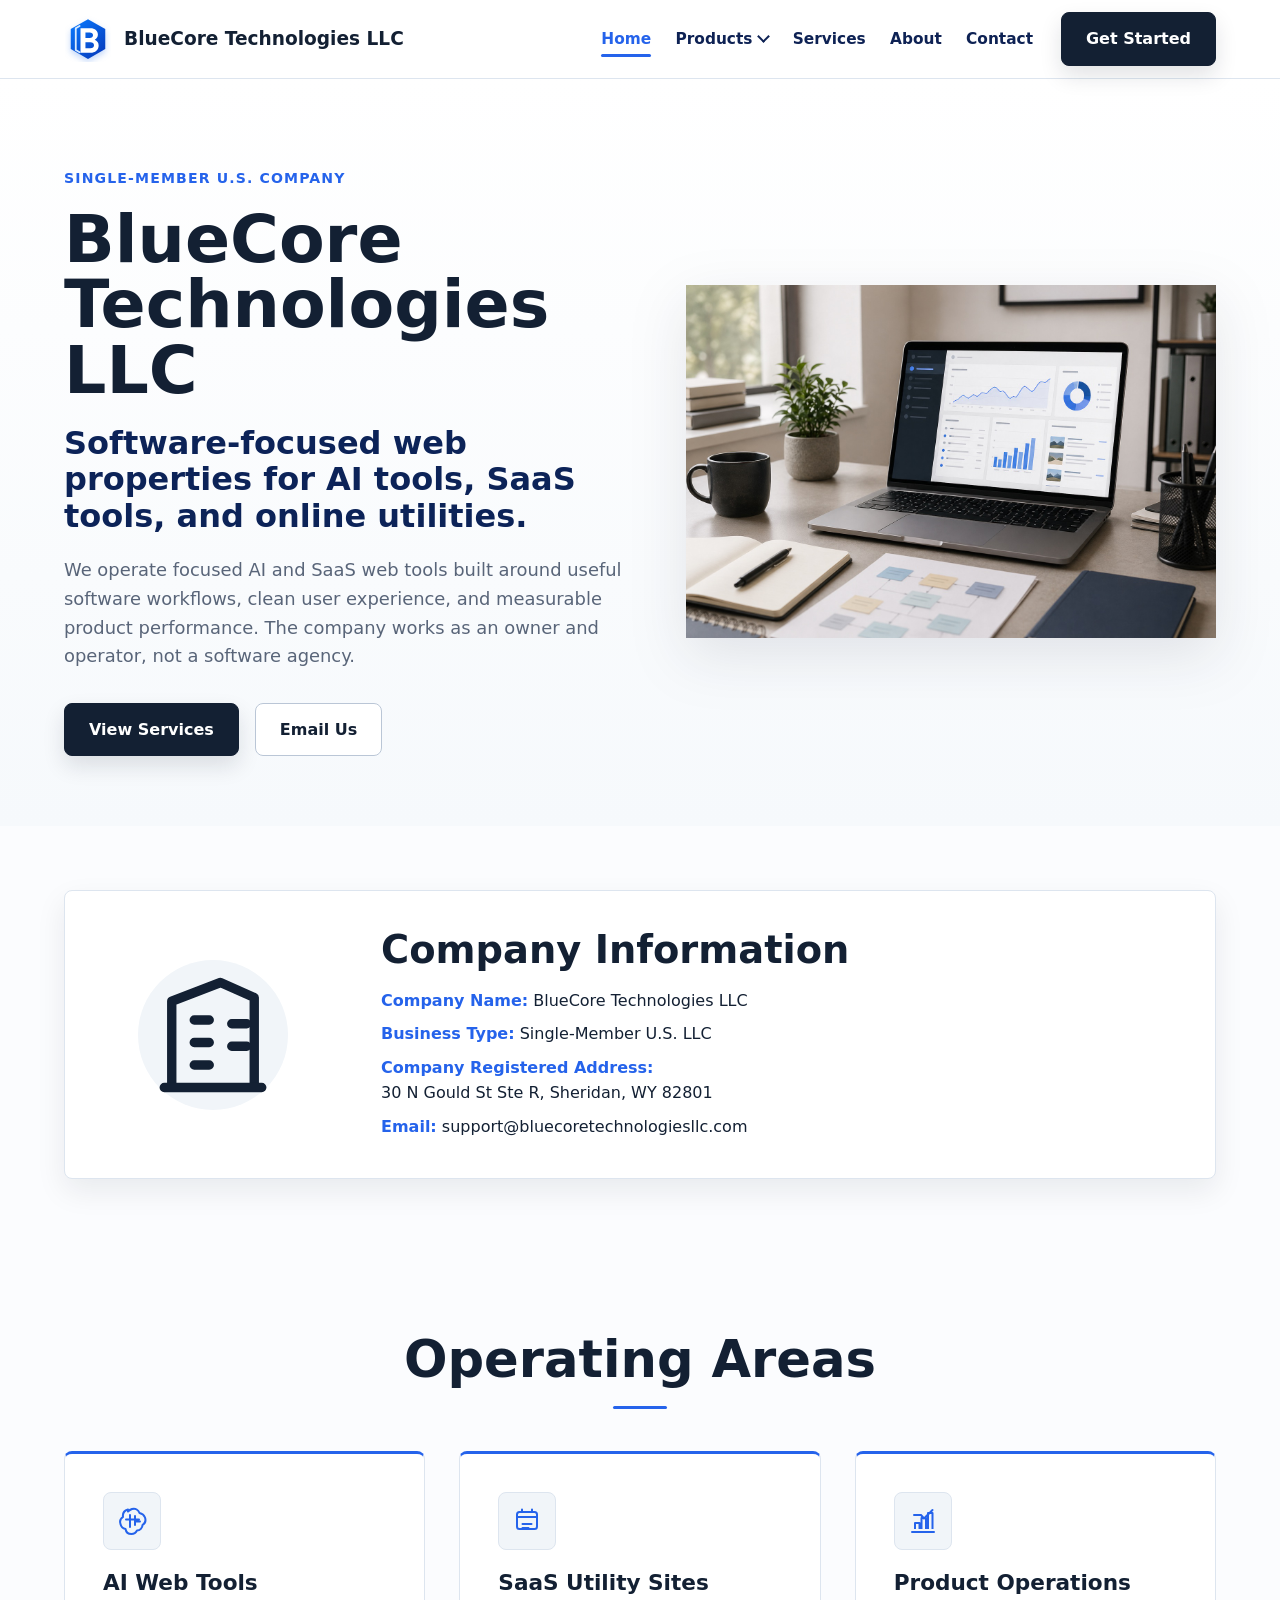
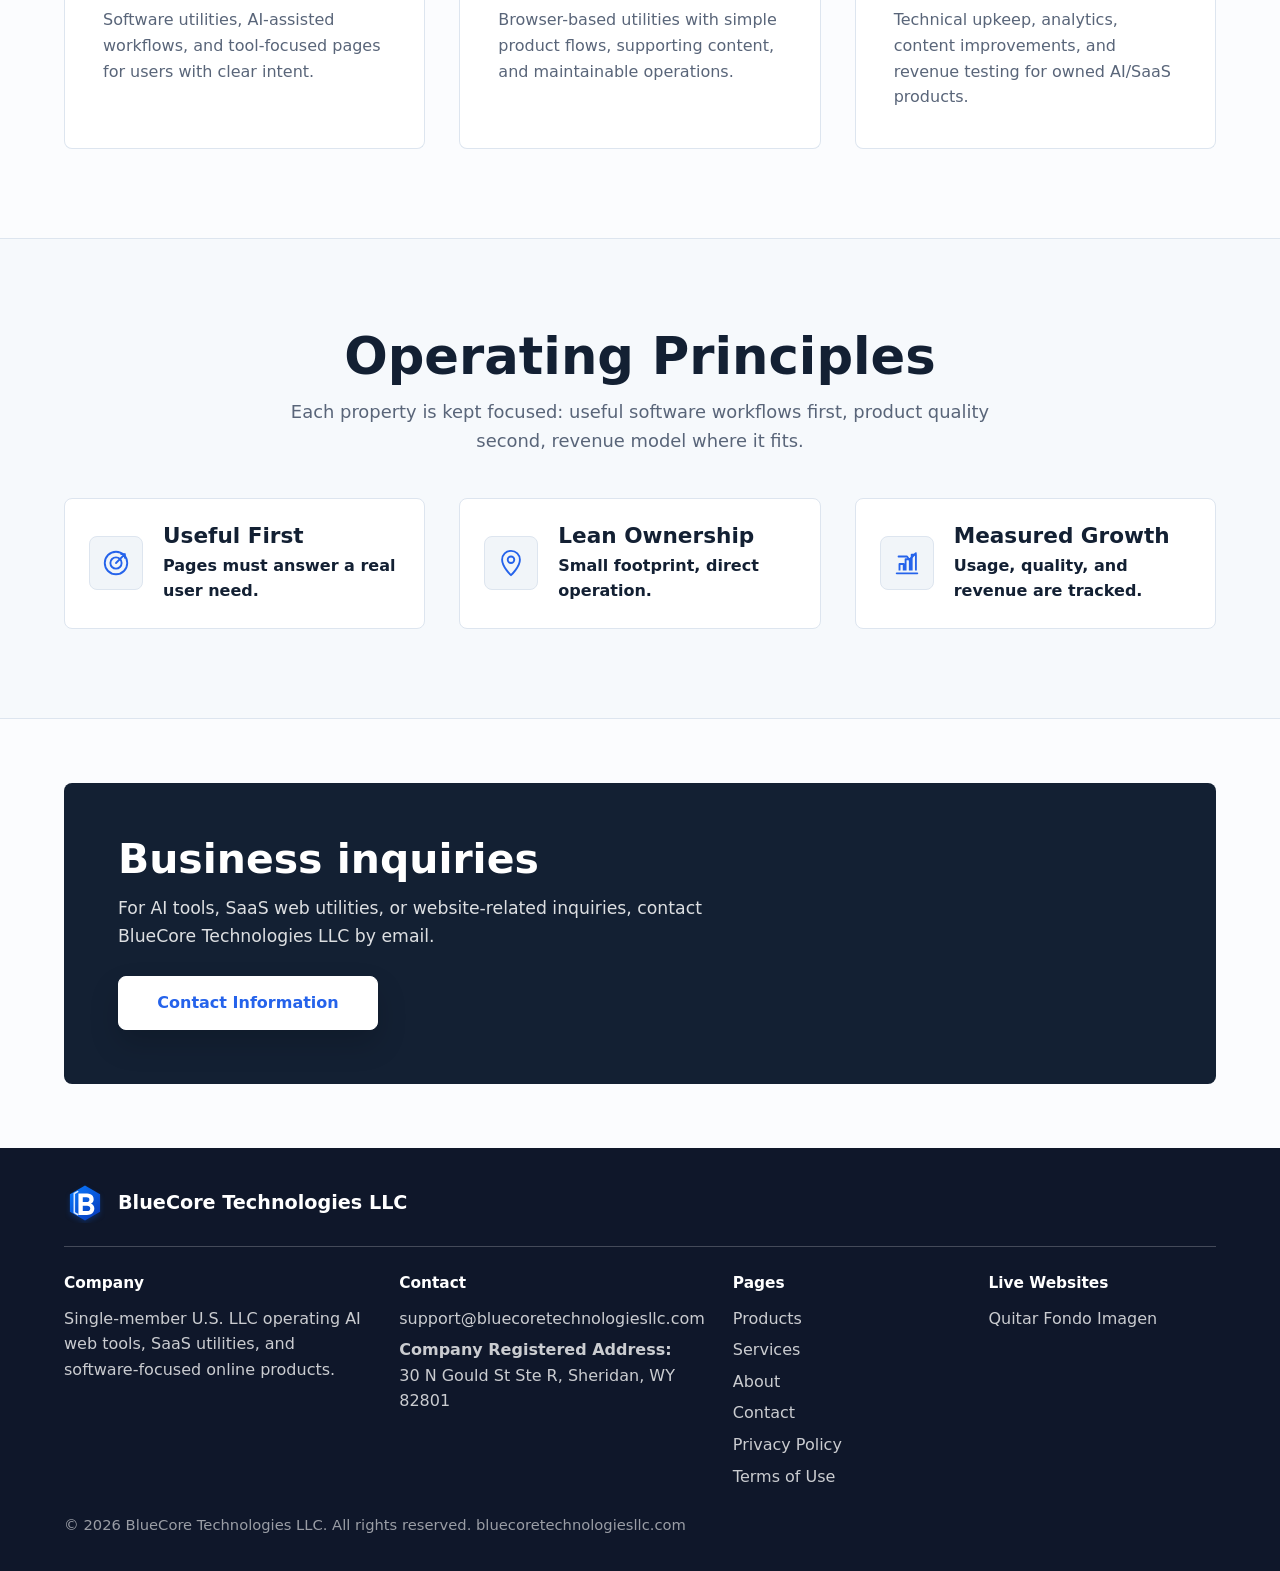
==== commit 04518868: "Add products dropdown navigation" ====
--- a/index.html
+++ b/index.html
@@ -19,11 +19,15 @@
       <label class="nav-toggle-button" for="nav-toggle" role="button" aria-label="Toggle navigation"><span></span></label>
       <nav class="site-nav" aria-label="Primary navigation">
         <a class="active" href="index.html">Home</a>
-        <a href="products.html">Products</a>
+        <details class="nav-dropdown">
+          <summary><span>Products</span></summary>
+          <div class="nav-dropdown-menu">
+            <a href="https://quitar-fondo-imagen.com/" target="_blank" rel="noopener">Quitar Fondo Imagen</a>
+          </div>
+        </details>
         <a href="services.html">Services</a>
         <a href="about.html">About</a>
         <a href="contact.html">Contact</a>
-        <a href="https://quitar-fondo-imagen.com/" target="_blank" rel="noopener">Quitar Fondo</a>
       </nav>
       <a class="header-cta" href="contact.html">Get Started</a>
     </header>
--- a/css/styles.css
+++ b/css/styles.css
@@ -99,12 +99,14 @@
   font-size: .96rem;
 }
 
-.site-nav a {
+.site-nav a,
+.nav-dropdown summary {
   position: relative;
   padding: 8px 0;
 }
 
-.site-nav a::after {
+.site-nav a::after,
+.nav-dropdown summary span::after {
   content: "";
   position: absolute;
   left: 0;
@@ -119,12 +121,80 @@
 }
 
 .site-nav a:hover::after,
-.site-nav a.active::after {
+.site-nav a.active::after,
+.nav-dropdown summary:hover span::after,
+.nav-dropdown[open] summary span::after,
+.nav-dropdown.active summary span::after {
   transform: scaleX(1);
 }
 
-.site-nav a.active {
+.site-nav a.active,
+.nav-dropdown.active summary {
   color: var(--blue);
+}
+
+.nav-dropdown {
+  position: relative;
+}
+
+.nav-dropdown summary {
+  display: inline-flex;
+  align-items: center;
+  gap: 7px;
+  cursor: pointer;
+  list-style: none;
+}
+
+.nav-dropdown summary::-webkit-details-marker {
+  display: none;
+}
+
+.nav-dropdown summary span {
+  position: relative;
+}
+
+.nav-dropdown summary::after {
+  content: "";
+  width: 7px;
+  height: 7px;
+  border-right: 2px solid currentColor;
+  border-bottom: 2px solid currentColor;
+  transform: translateY(-2px) rotate(45deg);
+  transition: transform .2s ease;
+}
+
+.nav-dropdown[open] summary::after {
+  transform: translateY(2px) rotate(225deg);
+}
+
+.nav-dropdown-menu {
+  position: absolute;
+  top: calc(100% + 12px);
+  right: 0;
+  z-index: 70;
+  display: grid;
+  min-width: 224px;
+  padding: 10px;
+  border: 1px solid var(--line);
+  border-radius: var(--radius);
+  background: #fff;
+  box-shadow: var(--shadow);
+}
+
+.nav-dropdown-menu a {
+  padding: 10px 12px;
+  border-radius: 6px;
+  color: var(--ink);
+  white-space: nowrap;
+}
+
+.nav-dropdown-menu a::after {
+  display: none;
+}
+
+.nav-dropdown-menu a:hover {
+  color: var(--blue);
+  background: #f4f7fb;
 }
 
 .button,
@@ -977,7 +1047,8 @@
     padding-top: 12px;
   }
 
-  .nav-toggle:checked ~ .site-nav a {
+  .nav-toggle:checked ~ .site-nav a,
+  .nav-toggle:checked ~ .site-nav summary {
     padding: 10px 0;
   }
 
@@ -1061,7 +1132,8 @@
     padding-top: 12px;
   }
 
-  .nav-toggle:checked ~ .site-nav a {
+  .nav-toggle:checked ~ .site-nav a,
+  .nav-toggle:checked ~ .site-nav summary {
     padding: 10px 0;
   }
 
@@ -1173,3 +1245,33 @@
     min-width: 0;
   }
 }
+
+@media (max-width: 1120px) {
+  .nav-toggle:checked ~ .site-nav .nav-dropdown {
+    width: 100%;
+  }
+
+  .nav-toggle:checked ~ .site-nav .nav-dropdown summary {
+    justify-content: flex-start;
+  }
+
+  .nav-toggle:checked ~ .site-nav .nav-dropdown-menu {
+    position: static;
+    min-width: 0;
+    margin: 2px 0 8px 12px;
+    padding: 4px 0 4px 14px;
+    border: 0;
+    border-left: 1px solid var(--line);
+    border-radius: 0;
+    background: transparent;
+    box-shadow: none;
+  }
+
+  .nav-toggle:checked ~ .site-nav .nav-dropdown-menu a {
+    padding: 8px 0;
+  }
+
+  .nav-toggle:checked ~ .site-nav .nav-dropdown-menu a:hover {
+    background: transparent;
+  }
+}
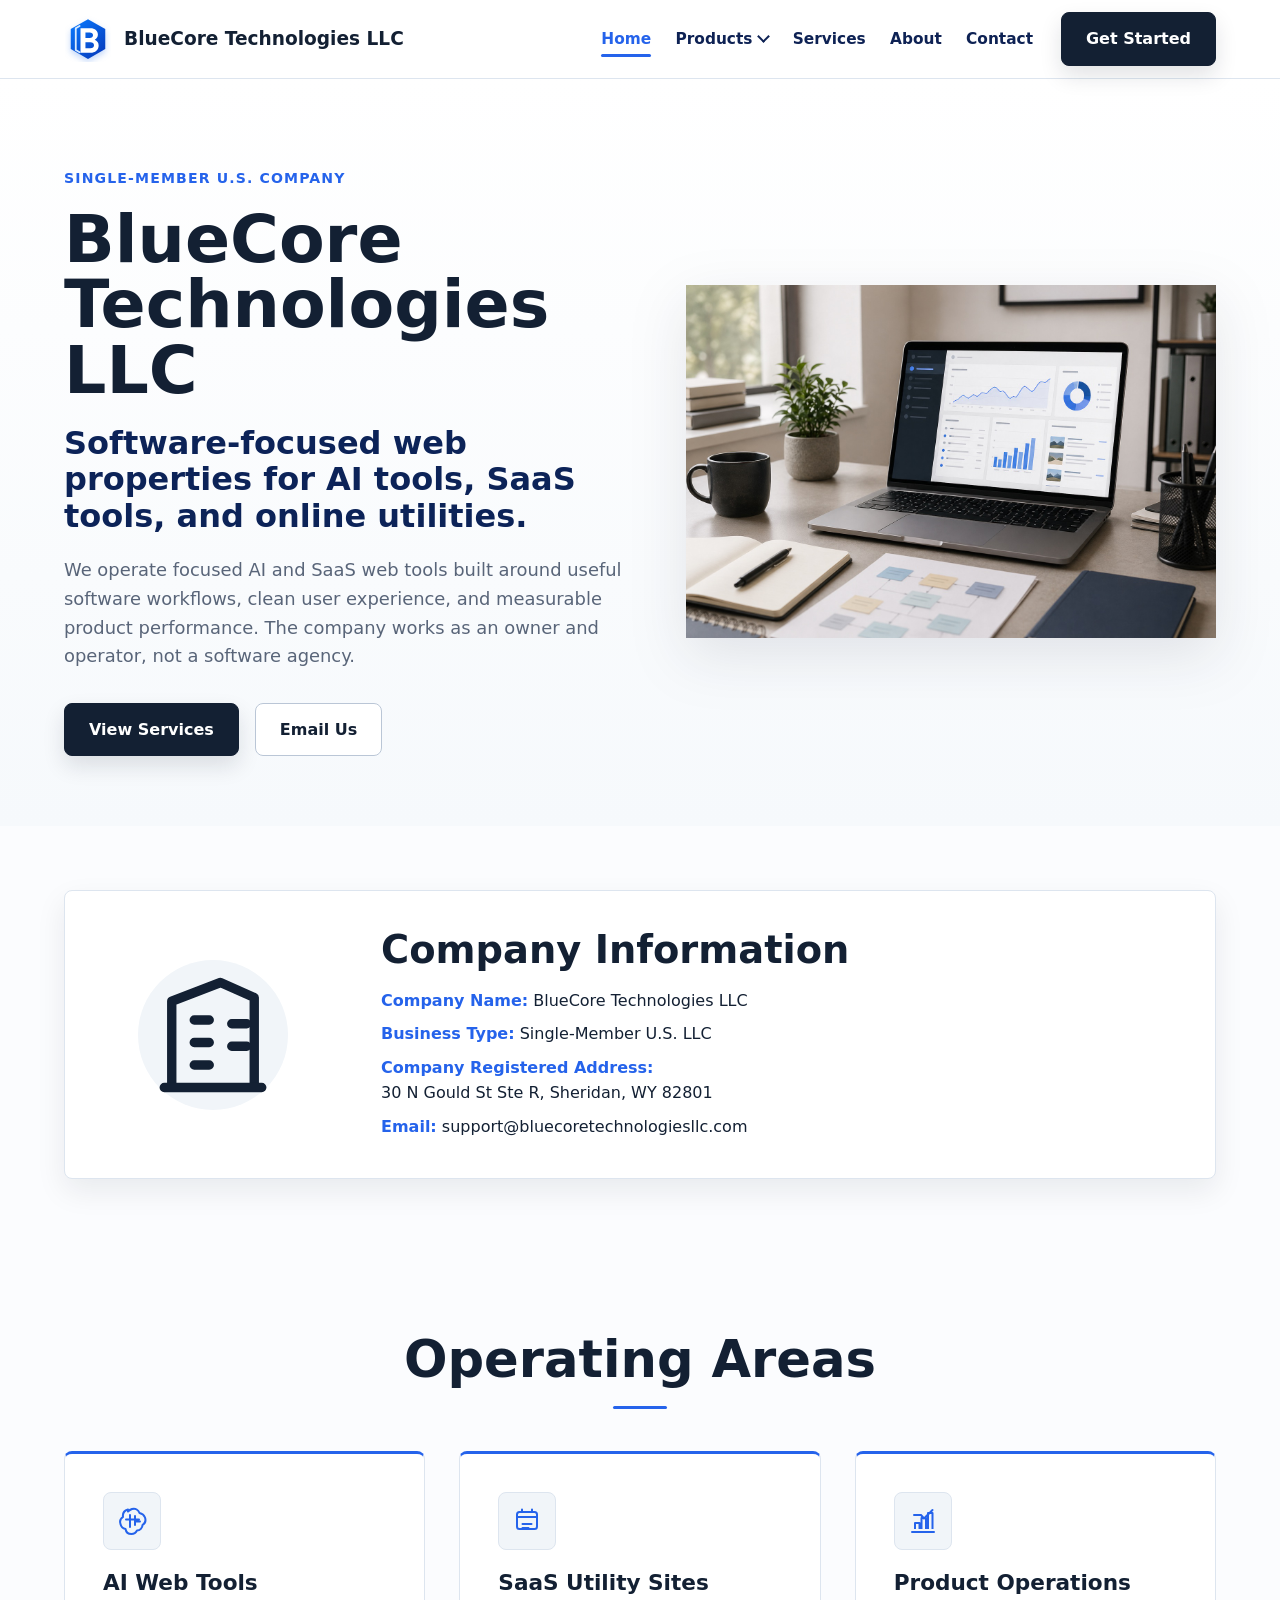
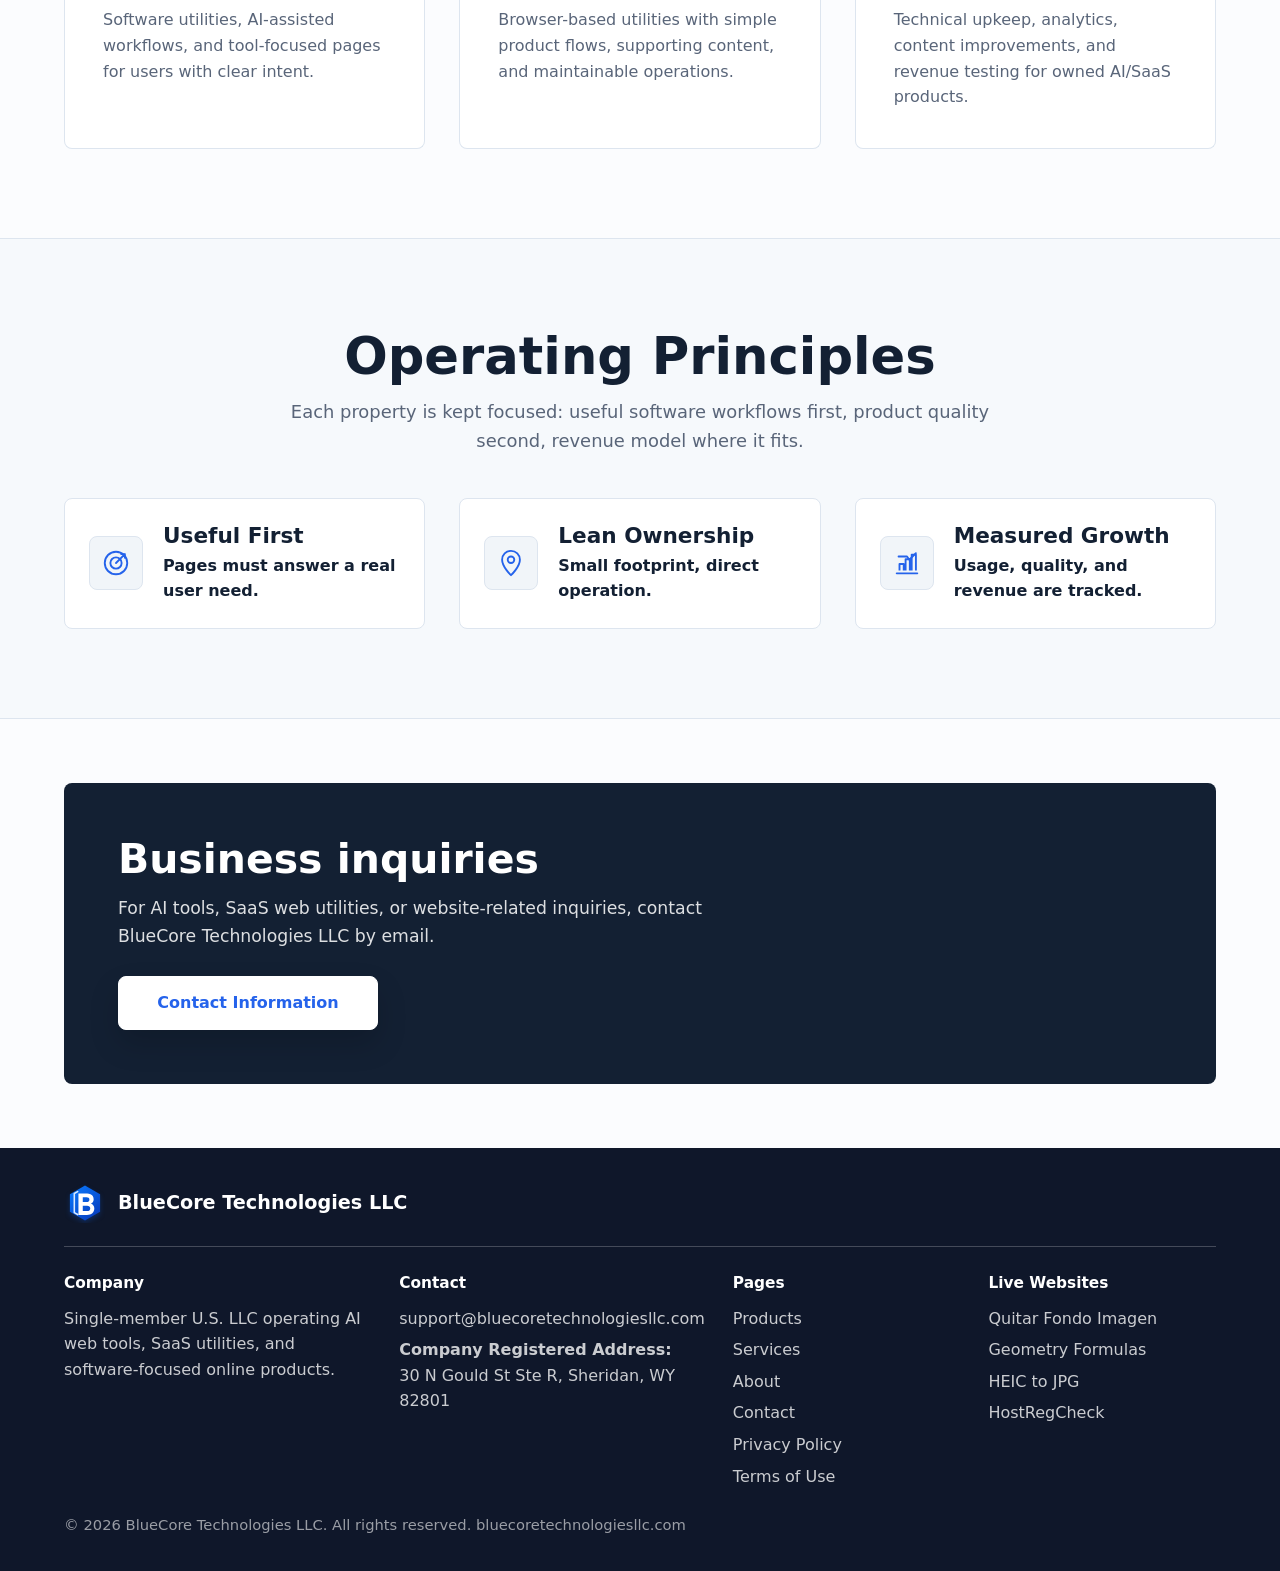
==== commit edf49033: "Add product listings" ====
--- a/index.html
+++ b/index.html
@@ -23,6 +23,9 @@
           <summary><span>Products</span></summary>
           <div class="nav-dropdown-menu">
             <a href="https://quitar-fondo-imagen.com/" target="_blank" rel="noopener">Quitar Fondo Imagen</a>
+            <a href="https://geometry-formulas.com/" target="_blank" rel="noopener">Geometry Formulas</a>
+            <a href="https://heic-to-jpg.app/" target="_blank" rel="noopener">HEIC to JPG</a>
+            <a href="https://hostregcheck.com/" target="_blank" rel="noopener">HostRegCheck</a>
           </div>
         </details>
         <a href="services.html">Services</a>
@@ -213,6 +216,9 @@
             <h3>Live Websites</h3>
             <ul class="footer-links">
               <li><a href="https://quitar-fondo-imagen.com/" target="_blank" rel="noopener">Quitar Fondo Imagen</a></li>
+              <li><a href="https://geometry-formulas.com/" target="_blank" rel="noopener">Geometry Formulas</a></li>
+              <li><a href="https://heic-to-jpg.app/" target="_blank" rel="noopener">HEIC to JPG</a></li>
+              <li><a href="https://hostregcheck.com/" target="_blank" rel="noopener">HostRegCheck</a></li>
             </ul>
           </div>
         </div>
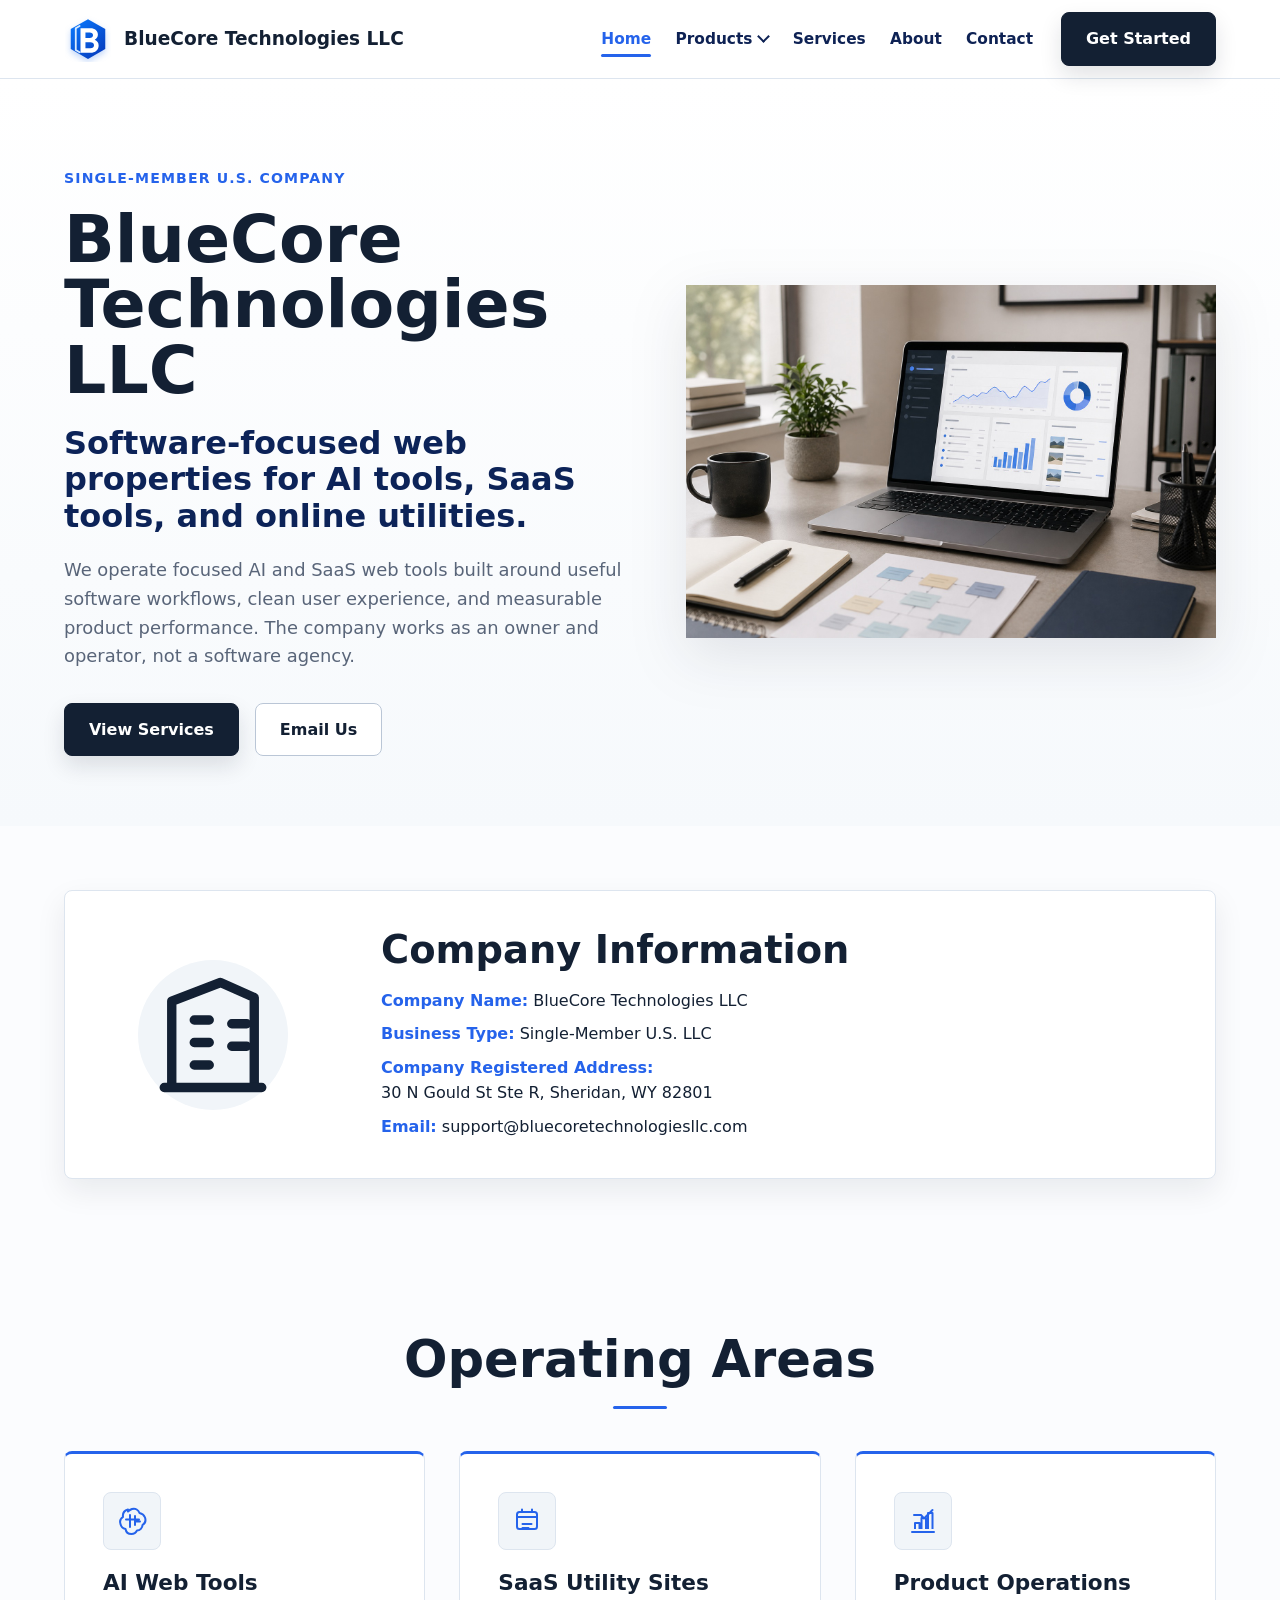
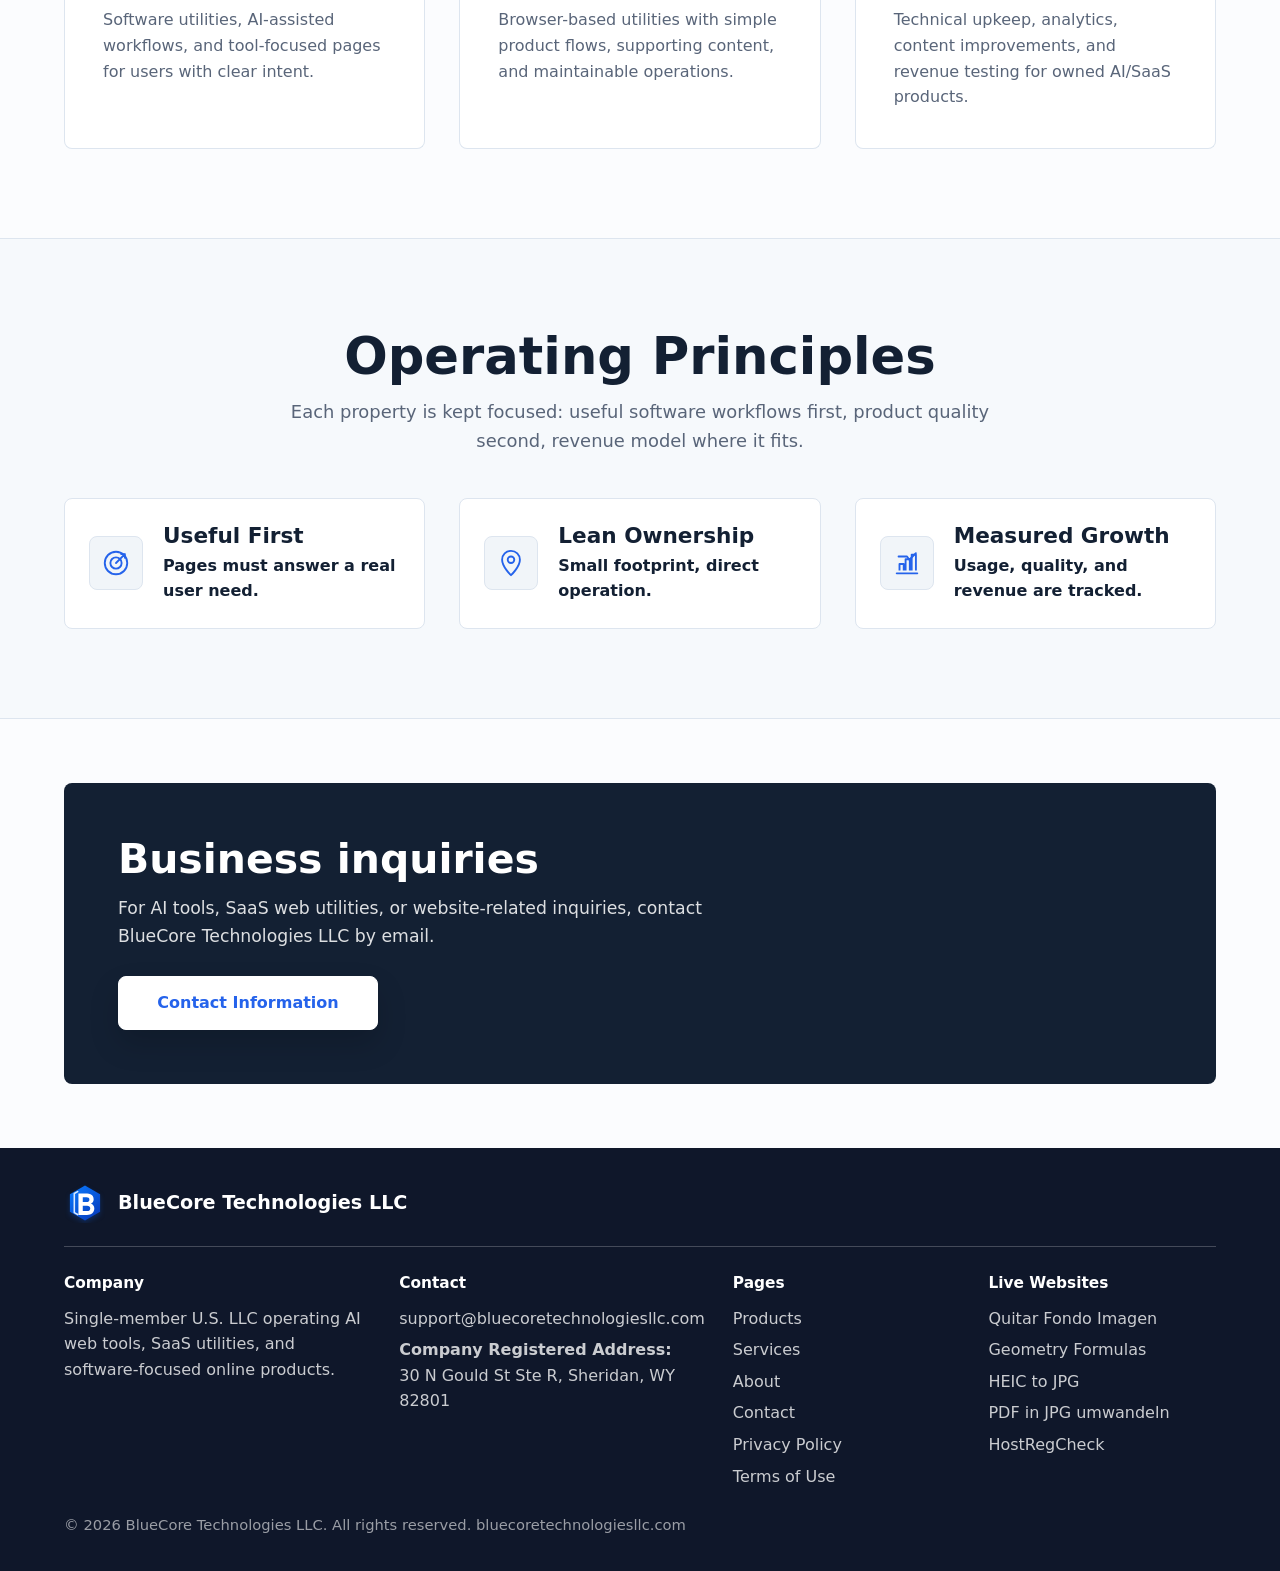
==== commit aac2db35: "Add PDF in JPG product listing" ====
--- a/index.html
+++ b/index.html
@@ -25,6 +25,7 @@
             <a href="https://quitar-fondo-imagen.com/" target="_blank" rel="noopener">Quitar Fondo Imagen</a>
             <a href="https://geometry-formulas.com/" target="_blank" rel="noopener">Geometry Formulas</a>
             <a href="https://heic-to-jpg.app/" target="_blank" rel="noopener">HEIC to JPG</a>
+            <a href="https://pdfinjpgumwandeln.com/" target="_blank" rel="noopener">PDF in JPG</a>
             <a href="https://hostregcheck.com/" target="_blank" rel="noopener">HostRegCheck</a>
           </div>
         </details>
@@ -218,6 +219,7 @@
               <li><a href="https://quitar-fondo-imagen.com/" target="_blank" rel="noopener">Quitar Fondo Imagen</a></li>
               <li><a href="https://geometry-formulas.com/" target="_blank" rel="noopener">Geometry Formulas</a></li>
               <li><a href="https://heic-to-jpg.app/" target="_blank" rel="noopener">HEIC to JPG</a></li>
+              <li><a href="https://pdfinjpgumwandeln.com/" target="_blank" rel="noopener">PDF in JPG umwandeln</a></li>
               <li><a href="https://hostregcheck.com/" target="_blank" rel="noopener">HostRegCheck</a></li>
             </ul>
           </div>
--- a/css/styles.css
+++ b/css/styles.css
@@ -774,14 +774,16 @@
 
 .product-list {
   display: grid;
-  gap: 28px;
+  grid-template-columns: repeat(2, minmax(0, 1fr));
+  gap: 24px;
 }
 
 .product-card {
   display: grid;
-  grid-template-columns: 96px 1fr;
-  gap: clamp(22px, 4vw, 40px);
-  padding: clamp(28px, 4vw, 42px);
+  grid-template-columns: 72px 1fr;
+  gap: 22px;
+  min-height: 100%;
+  padding: clamp(24px, 3vw, 34px);
   border: 1px solid var(--line);
   border-radius: var(--radius);
   background: #fff;
@@ -801,7 +803,10 @@
 }
 
 .product-copy {
-  max-width: 840px;
+  display: flex;
+  min-width: 0;
+  flex-direction: column;
+  align-items: flex-start;
 }
 
 .product-meta {
@@ -814,38 +819,23 @@
 }
 
 .product-copy h2 {
-  font-size: clamp(1.75rem, 3vw, 2.7rem);
+  font-size: clamp(1.5rem, 2.2vw, 2.05rem);
   line-height: 1.1;
 }
 
-.product-copy > p:not(.product-meta) {
+.product-domain {
+  margin-top: 8px;
+  color: var(--ink);
+  font-weight: 800;
+}
+
+.product-copy > p:not(.product-meta):not(.product-domain) {
   margin-top: 14px;
   color: var(--muted);
 }
 
-.product-details {
-  display: grid;
-  grid-template-columns: repeat(4, minmax(0, 1fr));
-  gap: 18px;
-  margin: 24px 0 0;
-}
-
-.product-details div {
-  padding-top: 14px;
-  border-top: 1px solid var(--line);
-}
-
-.product-details dt {
-  color: var(--ink);
-  font-weight: 830;
-}
-
-.product-details dd {
-  margin: 4px 0 0;
-  color: var(--muted);
-}
-
 .product-link {
+  align-self: flex-start;
   margin-top: 26px;
 }
 
@@ -1147,12 +1137,9 @@
   .service-grid,
   .feature-grid,
   .page-card-grid,
+  .product-list,
   .footer-grid {
     grid-template-columns: 1fr;
-  }
-
-  .product-details {
-    grid-template-columns: repeat(2, minmax(0, 1fr));
   }
 
   .feature-card {
@@ -1230,10 +1217,6 @@
   }
 
   .product-card {
-    grid-template-columns: 1fr;
-  }
-
-  .product-details {
     grid-template-columns: 1fr;
   }
 
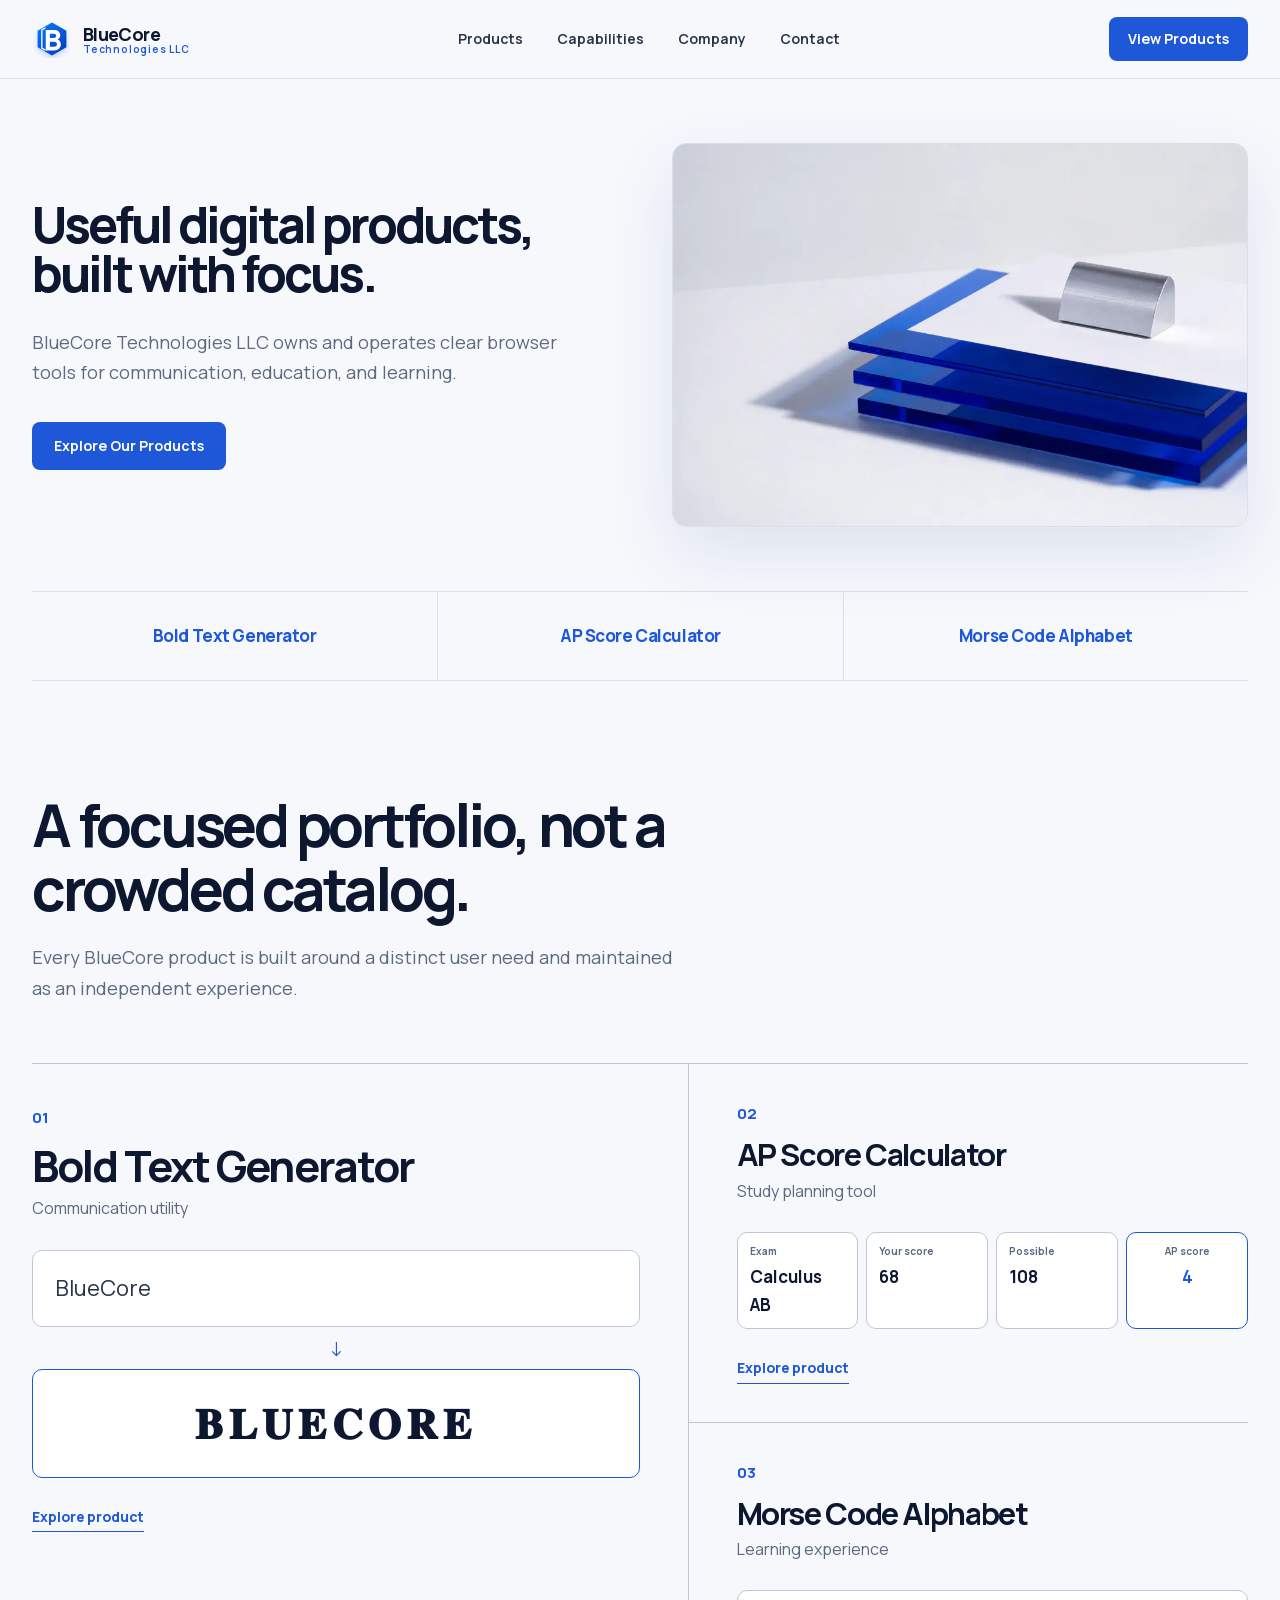
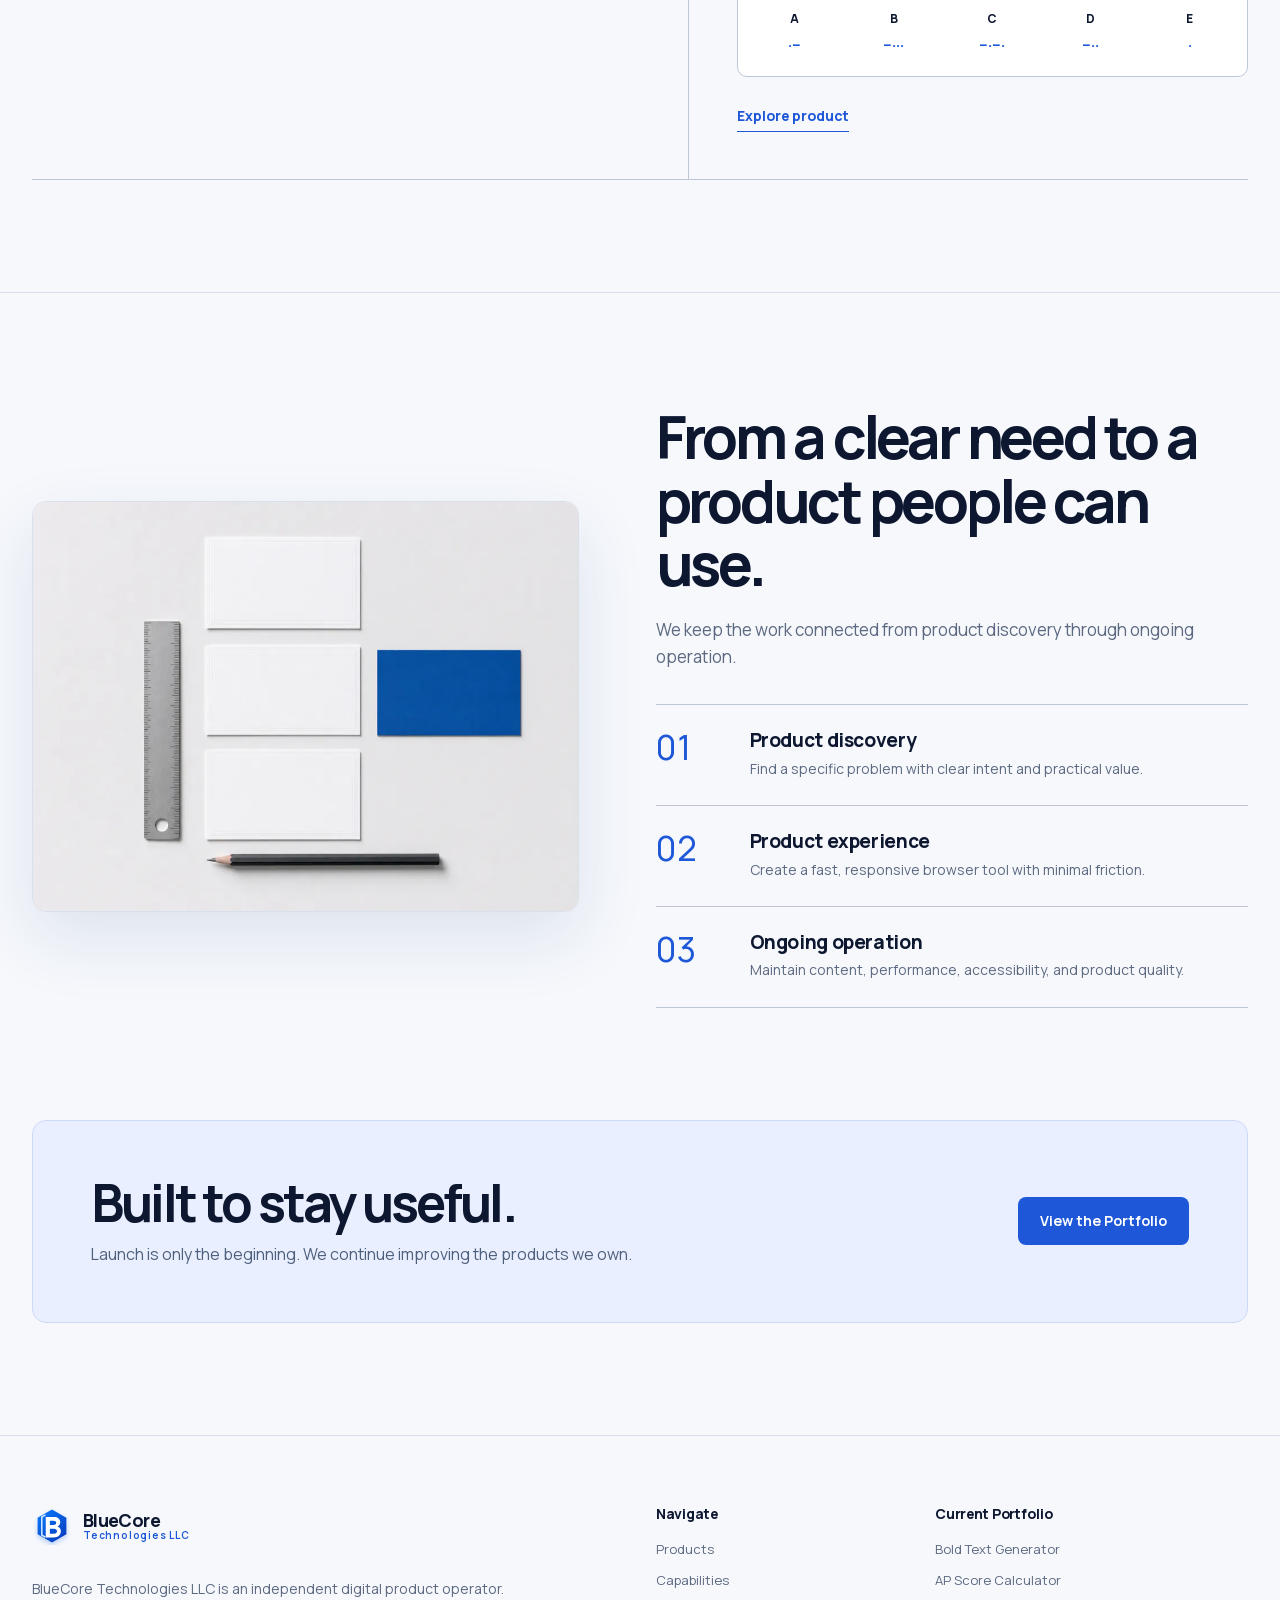
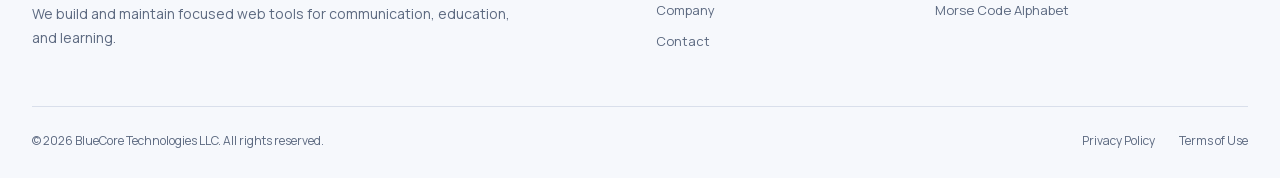
==== commit b3f5347f: "Redesign company site with static product portfolio" ====
--- a/index.html
+++ b/index.html
@@ -1,231 +1,206 @@
-<!doctype html>
-<html lang="en">
-  <head>
-    <meta charset="utf-8">
-    <meta name="viewport" content="width=device-width, initial-scale=1">
-    <title>BlueCore Technologies LLC | Software and AI Web Tools</title>
-    <meta name="description" content="BlueCore Technologies LLC is a single-member U.S. LLC operating software-focused web properties across AI and SaaS web tools.">
-    <link rel="canonical" href="https://bluecoretechnologiesllc.com/">
-    <link rel="icon" href="assets/bluecore-logo.svg" type="image/svg+xml">
-    <link rel="stylesheet" href="css/styles.css">
-  </head>
-  <body>
-    <header class="site-header">
+<!DOCTYPE html>
+<html lang="en" class="no-js">
+<head>
+  <meta charset="utf-8">
+  <meta name="viewport" content="width=device-width, initial-scale=1">
+  <title>BlueCore Technologies LLC | Focused Digital Products</title>
+  <meta name="description" content="BlueCore Technologies LLC builds, owns, and operates focused browser-based tools for communication, education, and learning.">
+  <meta name="robots" content="index, follow">
+  <meta name="theme-color" content="#f6f8fc">
+  <link rel="canonical" href="https://bluecoretechnologiesllc.com/">
+  <link rel="icon" href="assets/bluecore-logo.svg" type="image/svg+xml">
+  <link rel="icon" href="favicon.ico" sizes="any">
+  <link rel="apple-touch-icon" href="assets/apple-touch-icon.png">
+  <link rel="preload" href="assets/fonts/manrope-v20-latin-variable-200-800.woff2" as="font" type="font/woff2" crossorigin>
+  <link rel="preload" href="assets/static-redesign/bluecore-static-hero-v1-desktop.webp" as="image" type="image/webp" media="(min-width: 641px)">
+  <meta property="og:type" content="website">
+  <meta property="og:title" content="BlueCore Technologies LLC | Focused Digital Products">
+  <meta property="og:description" content="Focused browser-based products for communication, education, and learning.">
+  <meta property="og:url" content="https://bluecoretechnologiesllc.com/">
+  <meta property="og:image" content="https://bluecoretechnologiesllc.com/assets/static-redesign/bluecore-social-card-static-v1.jpg">
+  <meta name="twitter:card" content="summary_large_image">
+  <meta name="twitter:title" content="BlueCore Technologies LLC | Focused Digital Products">
+  <meta name="twitter:description" content="Focused browser-based products for communication, education, and learning.">
+  <meta name="twitter:image" content="https://bluecoretechnologiesllc.com/assets/static-redesign/bluecore-social-card-static-v1.jpg">
+  <link rel="stylesheet" href="css/styles.css?v=20260711-static-1">
+  <script defer src="js/site.js?v=20260711-static-1"></script>
+  <script type="application/ld+json">
+  {
+    "@context": "https://schema.org",
+    "@graph": [
+      {
+        "@type": "Organization",
+        "@id": "https://bluecoretechnologiesllc.com/#organization",
+        "name": "BlueCore Technologies LLC",
+        "url": "https://bluecoretechnologiesllc.com/",
+        "logo": "https://bluecoretechnologiesllc.com/assets/bluecore-logo.svg",
+        "email": "support@bluecoretechnologiesllc.com",
+        "address": {
+          "@type": "PostalAddress",
+          "streetAddress": "30 N Gould St Ste R",
+          "addressLocality": "Sheridan",
+          "addressRegion": "WY",
+          "postalCode": "82801",
+          "addressCountry": "US"
+        }
+      },
+      {
+        "@type": "WebSite",
+        "@id": "https://bluecoretechnologiesllc.com/#website",
+        "url": "https://bluecoretechnologiesllc.com/",
+        "name": "BlueCore Technologies LLC",
+        "publisher": { "@id": "https://bluecoretechnologiesllc.com/#organization" }
+      }
+    ]
+  }
+  </script>
+</head>
+<body class="home-page">
+  <a class="skip-link" href="#main-content">Skip to content</a>
+
+  <header class="site-header">
+    <nav class="nav-shell" aria-label="Primary navigation">
       <a class="brand" href="index.html" aria-label="BlueCore Technologies LLC home">
-        <img src="assets/bluecore-logo.svg" alt="">
-        <span>BlueCore Technologies LLC</span>
+        <img src="assets/bluecore-logo.svg" alt="" width="40" height="40">
+        <span class="brand-copy"><strong>BlueCore</strong><small>Technologies LLC</small></span>
       </a>
-      <input class="nav-toggle" type="checkbox" id="nav-toggle" aria-label="Toggle navigation">
-      <label class="nav-toggle-button" for="nav-toggle" role="button" aria-label="Toggle navigation"><span></span></label>
-      <nav class="site-nav" aria-label="Primary navigation">
-        <a class="active" href="index.html">Home</a>
-        <details class="nav-dropdown">
-          <summary><span>Products</span></summary>
-          <div class="nav-dropdown-menu">
-            <a href="https://quitar-fondo-imagen.com/" target="_blank" rel="noopener">Quitar Fondo Imagen</a>
-            <a href="https://geometry-formulas.com/" target="_blank" rel="noopener">Geometry Formulas</a>
-            <a href="https://heic-to-jpg.app/" target="_blank" rel="noopener">HEIC to JPG</a>
-            <a href="https://pdfinjpgumwandeln.com/" target="_blank" rel="noopener">PDF in JPG</a>
-            <a href="https://hostregcheck.com/" target="_blank" rel="noopener">HostRegCheck</a>
+      <div class="nav-links" id="primary-navigation" data-nav-panel>
+        <a href="products.html">Products</a>
+        <a href="services.html">Capabilities</a>
+        <a href="about.html">Company</a>
+        <a href="contact.html">Contact</a>
+      </div>
+      <a class="button button-primary nav-action" href="products.html">View Products</a>
+      <button class="nav-toggle" type="button" aria-controls="primary-navigation" aria-expanded="false" data-nav-toggle><span data-nav-label>Menu</span></button>
+    </nav>
+  </header>
+
+  <main id="main-content">
+    <section class="home-hero">
+      <div class="shell home-hero-grid">
+        <div class="hero-copy">
+          <h1>Useful digital products, built with focus.</h1>
+          <p>BlueCore Technologies LLC owns and operates clear browser tools for communication, education, and learning.</p>
+          <a class="button button-primary" href="products.html">Explore Our Products</a>
+        </div>
+        <div class="hero-media">
+          <picture>
+            <source media="(max-width: 640px)" srcset="assets/static-redesign/bluecore-static-hero-v1-mobile.webp">
+            <img src="assets/static-redesign/bluecore-static-hero-v1-desktop.webp" alt="Cobalt acrylic layers arranged with white paper and brushed aluminum" width="1536" height="1024">
+          </picture>
+        </div>
+      </div>
+      <nav class="shell product-rail" aria-label="Current product portfolio">
+        <a href="products.html#bold-text-generator">Bold Text Generator</a>
+        <a href="products.html#ap-score-calculator">AP Score Calculator</a>
+        <a href="products.html#morse-code-alphabet">Morse Code Alphabet</a>
+      </nav>
+    </section>
+
+    <section class="section" aria-labelledby="portfolio-heading">
+      <div class="shell">
+        <div class="section-heading">
+          <h2 id="portfolio-heading">A focused portfolio, not a crowded catalog.</h2>
+          <p>Every BlueCore product is built around a distinct user need and maintained as an independent experience.</p>
+        </div>
+
+        <div class="portfolio-grid">
+          <article class="portfolio-feature">
+            <span class="product-number">01</span>
+            <h3>Bold Text Generator</h3>
+            <p class="product-category">Communication utility</p>
+            <div class="product-demo" aria-label="Bold text product preview">
+              <div class="bold-input">BlueCore</div>
+              <div class="demo-divider" aria-hidden="true">↓</div>
+              <div class="bold-output">𝐁𝐋𝐔𝐄𝐂𝐎𝐑𝐄</div>
+            </div>
+            <a class="text-link" href="products.html#bold-text-generator">Explore product</a>
+          </article>
+
+          <div class="portfolio-side">
+            <article class="portfolio-item">
+              <span class="product-number">02</span>
+              <h3>AP Score Calculator</h3>
+              <p class="product-category">Study planning tool</p>
+              <div class="product-demo ap-demo" aria-label="AP score calculator product preview">
+                <div class="ap-demo-field"><small>Exam</small><strong>Calculus AB</strong></div>
+                <div class="ap-demo-field"><small>Your score</small><strong>68</strong></div>
+                <div class="ap-demo-field"><small>Possible</small><strong>108</strong></div>
+                <div class="ap-demo-field score"><small>AP score</small><strong>4</strong></div>
+              </div>
+              <a class="text-link" href="products.html#ap-score-calculator">Explore product</a>
+            </article>
+
+            <article class="portfolio-item">
+              <span class="product-number">03</span>
+              <h3>Morse Code Alphabet</h3>
+              <p class="product-category">Learning experience</p>
+              <div class="product-demo morse-demo" aria-label="Morse code alphabet product preview">
+                <span><small>A</small>·−</span>
+                <span><small>B</small>−···</span>
+                <span><small>C</small>−·−·</span>
+                <span><small>D</small>−··</span>
+                <span><small>E</small>·</span>
+              </div>
+              <a class="text-link" href="products.html#morse-code-alphabet">Explore product</a>
+            </article>
           </div>
-        </details>
-        <a href="services.html">Services</a>
-        <a href="about.html">About</a>
-        <a href="contact.html">Contact</a>
-      </nav>
-      <a class="header-cta" href="contact.html">Get Started</a>
-    </header>
-
-    <main>
-      <section class="hero">
-        <div class="hero-content">
-          <p class="eyebrow">Single-member U.S. company</p>
-          <h1>BlueCore Technologies LLC</h1>
-          <p class="hero-title">Software-focused web properties for AI tools, SaaS tools, and online utilities.</p>
-          <p class="hero-lead">We operate focused AI and SaaS web tools built around useful software workflows, clean user experience, and measurable product performance. The company works as an owner and operator, not a software agency.</p>
-          <div class="hero-actions">
-            <a class="button" href="services.html">View Services</a>
-            <a class="button secondary" href="contact.html">Email Us</a>
+        </div>
+      </div>
+    </section>
+
+    <section class="section" aria-labelledby="process-heading">
+      <div class="shell process-grid">
+        <div class="editorial-media">
+          <picture>
+            <source media="(max-width: 640px)" srcset="assets/static-redesign/bluecore-static-process-v1-mobile.webp">
+            <img src="assets/static-redesign/bluecore-static-process-v1-desktop.webp" alt="White and cobalt product planning cards arranged beside a ruler and pencil" width="1448" height="1086" loading="lazy">
+          </picture>
+        </div>
+        <div class="process-copy">
+          <h2 class="section-title" id="process-heading">From a clear need to a product people can use.</h2>
+          <p>We keep the work connected from product discovery through ongoing operation.</p>
+          <div class="process-list">
+            <article class="process-row">
+              <span class="step-number">01</span>
+              <div><h3>Product discovery</h3><p>Find a specific problem with clear intent and practical value.</p></div>
+            </article>
+            <article class="process-row">
+              <span class="step-number">02</span>
+              <div><h3>Product experience</h3><p>Create a fast, responsive browser tool with minimal friction.</p></div>
+            </article>
+            <article class="process-row">
+              <span class="step-number">03</span>
+              <div><h3>Ongoing operation</h3><p>Maintain content, performance, accessibility, and product quality.</p></div>
+            </article>
           </div>
         </div>
-        <div class="hero-visual" aria-hidden="true">
-          <img src="assets/operations-visual.jpg" alt="">
-        </div>
-      </section>
-
-      <section class="section tight" aria-labelledby="company-info">
-        <div class="section-inner">
-          <div class="company-panel">
-            <div class="company-icon" aria-hidden="true">
-              <svg viewBox="0 0 80 80" fill="none">
-                <path d="M18 68V22l26-10 18 8v48" stroke="currentColor" stroke-width="5" stroke-linejoin="round"/>
-                <path d="M30 32h8M30 44h8M30 56h8M50 34h8M50 46h8M14 68h52" stroke="currentColor" stroke-width="5" stroke-linecap="round"/>
-              </svg>
-            </div>
-            <div>
-              <h2 id="company-info">Company Information</h2>
-              <ul class="company-list">
-                <li><strong>Company Name:</strong> BlueCore Technologies LLC</li>
-                <li><strong>Business Type:</strong> Single-Member U.S. LLC</li>
-                <li><strong>Company Registered Address:</strong><br>30 N Gould St Ste R, Sheridan, WY 82801</li>
-                <li><strong>Email:</strong> <a href="mailto:support@bluecoretechnologiesllc.com">support@bluecoretechnologiesllc.com</a></li>
-              </ul>
-            </div>
-          </div>
-        </div>
-      </section>
-
-      <section class="section" aria-labelledby="what-we-do">
-        <div class="section-inner">
-          <div class="section-heading">
-            <h2 id="what-we-do">Operating Areas</h2>
-            <div class="heading-mark" aria-hidden="true"></div>
-          </div>
-          <div class="service-grid">
-            <article class="service-card">
-              <div class="icon-badge" aria-hidden="true">
-                <svg viewBox="0 0 64 64" fill="none">
-                  <path d="M24 9c-7 2-11 8-10 15-5 3-7 8-5 14 1 5 5 9 10 10 1 6 6 10 12 10 5 0 9-3 11-7 6 0 11-5 11-11 5-3 7-9 5-15-2-5-6-8-11-9-2-6-8-10-15-8-3 1-5 2-8 5Z" stroke="currentColor" stroke-width="4" stroke-linejoin="round"/>
-                  <path d="M28 20v24M20 29h16M38 22v7h8M38 40v-7h10" stroke="currentColor" stroke-width="4" stroke-linecap="round"/>
-                </svg>
-              </div>
-              <h3>AI Web Tools</h3>
-              <p>Software utilities, AI-assisted workflows, and tool-focused pages for users with clear intent.</p>
-            </article>
-
-            <article class="service-card">
-              <div class="icon-badge" aria-hidden="true">
-                <svg viewBox="0 0 64 64" fill="none">
-                  <rect x="12" y="14" width="40" height="34" rx="5" stroke="currentColor" stroke-width="4"/>
-                  <path d="M12 24h40M23 38h18M23 46h12" stroke="currentColor" stroke-width="4" stroke-linecap="round"/>
-                  <path d="M22 14V9M42 14V9" stroke="currentColor" stroke-width="4" stroke-linecap="round"/>
-                </svg>
-              </div>
-              <h3>SaaS Utility Sites</h3>
-              <p>Browser-based utilities with simple product flows, supporting content, and maintainable operations.</p>
-            </article>
-
-            <article class="service-card">
-              <div class="icon-badge" aria-hidden="true">
-                <svg viewBox="0 0 64 64" fill="none">
-                  <path d="M10 54h44" stroke="currentColor" stroke-width="4" stroke-linecap="round"/>
-                  <path d="M16 48V36h9v12M29 48V26h9v22M42 48V16h9v32" stroke="currentColor" stroke-width="4" stroke-linejoin="round"/>
-                  <path d="M14 20h14l6 7 17-17" stroke="currentColor" stroke-width="4" stroke-linecap="round" stroke-linejoin="round"/>
-                </svg>
-              </div>
-              <h3>Product Operations</h3>
-              <p>Technical upkeep, analytics, content improvements, and revenue testing for owned AI/SaaS products.</p>
-            </article>
-          </div>
-        </div>
-      </section>
-
-      <section class="section why" aria-labelledby="why-bluecore">
-        <div class="section-inner">
-          <div class="section-heading">
-            <h2 id="why-bluecore">Operating Principles</h2>
-            <p>Each property is kept focused: useful software workflows first, product quality second, revenue model where it fits.</p>
-          </div>
-          <div class="feature-grid">
-            <article class="feature-card">
-              <div class="icon-badge" aria-hidden="true">
-                <svg viewBox="0 0 64 64" fill="none">
-                  <path d="M32 56c13.3 0 24-10.7 24-24S45.3 8 32 8 8 18.7 8 32s10.7 24 24 24Z" stroke="currentColor" stroke-width="4"/>
-                  <path d="M32 44c6.6 0 12-5.4 12-12S38.6 20 32 20 20 25.4 20 32s5.4 12 12 12Z" stroke="currentColor" stroke-width="4"/>
-                  <path d="M32 32 51 13M43 13h8v8" stroke="currentColor" stroke-width="4" stroke-linecap="round" stroke-linejoin="round"/>
-                </svg>
-              </div>
-              <div>
-                <h3>Useful First</h3>
-                <p>Pages must answer a real user need.</p>
-              </div>
-            </article>
-
-            <article class="feature-card">
-              <div class="icon-badge" aria-hidden="true">
-                <svg viewBox="0 0 64 64" fill="none">
-                  <path d="M32 58s19-18 19-33C51 14.5 42.5 6 32 6S13 14.5 13 25c0 15 19 33 19 33Z" stroke="currentColor" stroke-width="4" stroke-linejoin="round"/>
-                  <path d="M32 32a7 7 0 1 0 0-14 7 7 0 0 0 0 14Z" stroke="currentColor" stroke-width="4"/>
-                </svg>
-              </div>
-              <div>
-                <h3>Lean Ownership</h3>
-                <p>Small footprint, direct operation.</p>
-              </div>
-            </article>
-
-            <article class="feature-card">
-              <div class="icon-badge" aria-hidden="true">
-                <svg viewBox="0 0 64 64" fill="none">
-                  <path d="M10 54h44" stroke="currentColor" stroke-width="4" stroke-linecap="round"/>
-                  <path d="M16 48V34h9v14M29 48V24h9v24M42 48V14h9v34" stroke="currentColor" stroke-width="4" stroke-linejoin="round"/>
-                  <path d="M14 18h18l5 7 14-14" stroke="currentColor" stroke-width="4" stroke-linecap="round" stroke-linejoin="round"/>
-                </svg>
-              </div>
-              <div>
-                <h3>Measured Growth</h3>
-                <p>Usage, quality, and revenue are tracked.</p>
-              </div>
-            </article>
-          </div>
-        </div>
-      </section>
-
-      <section class="section tight" aria-labelledby="final-cta">
-        <div class="section-inner">
-          <div class="cta-panel">
-            <div class="cta-copy">
-              <h2 id="final-cta">Business inquiries</h2>
-              <p>For AI tools, SaaS web utilities, or website-related inquiries, contact BlueCore Technologies LLC by email.</p>
-              <a class="button" href="contact.html">Contact Information</a>
-            </div>
-          </div>
-        </div>
-      </section>
-    </main>
-
-    <footer class="site-footer">
-      <div class="footer-inner">
+      </div>
+    </section>
+
+    <section class="cta-section">
+      <div class="shell cta-band">
+        <div>
+          <h2>Built to stay useful.</h2>
+          <p>Launch is only the beginning. We continue improving the products we own.</p>
+        </div>
+        <a class="button button-primary" href="products.html">View the Portfolio</a>
+      </div>
+    </section>
+  </main>
+
+  <footer class="site-footer">
+    <div class="shell">
+      <div class="footer-grid">
         <div class="footer-brand">
-          <img src="assets/bluecore-logo.svg" alt="">
-          <span>BlueCore Technologies LLC</span>
-        </div>
-        <div class="footer-grid">
-          <div>
-            <h3>Company</h3>
-            <p>Single-member U.S. LLC operating AI web tools, SaaS utilities, and software-focused online products.</p>
-          </div>
-          <div>
-            <h3>Contact</h3>
-            <ul class="footer-links">
-              <li><a href="mailto:support@bluecoretechnologiesllc.com">support@bluecoretechnologiesllc.com</a></li>
-              <li><strong>Company Registered Address:</strong><br>30 N Gould St Ste R, Sheridan, WY 82801</li>
-            </ul>
-          </div>
-          <div>
-            <h3>Pages</h3>
-            <ul class="footer-links">
-              <li><a href="products.html">Products</a></li>
-              <li><a href="services.html">Services</a></li>
-              <li><a href="about.html">About</a></li>
-              <li><a href="contact.html">Contact</a></li>
-              <li><a href="privacy.html">Privacy Policy</a></li>
-              <li><a href="terms.html">Terms of Use</a></li>
-            </ul>
-          </div>
-          <div>
-            <h3>Live Websites</h3>
-            <ul class="footer-links">
-              <li><a href="https://quitar-fondo-imagen.com/" target="_blank" rel="noopener">Quitar Fondo Imagen</a></li>
-              <li><a href="https://geometry-formulas.com/" target="_blank" rel="noopener">Geometry Formulas</a></li>
-              <li><a href="https://heic-to-jpg.app/" target="_blank" rel="noopener">HEIC to JPG</a></li>
-              <li><a href="https://pdfinjpgumwandeln.com/" target="_blank" rel="noopener">PDF in JPG umwandeln</a></li>
-              <li><a href="https://hostregcheck.com/" target="_blank" rel="noopener">HostRegCheck</a></li>
-            </ul>
-          </div>
-        </div>
-        <p class="footer-bottom">&copy; 2026 BlueCore Technologies LLC. All rights reserved. bluecoretechnologiesllc.com</p>
-      </div>
-    </footer>
-  </body>
+          <a class="brand" href="index.html"><img src="assets/bluecore-logo.svg" alt="" width="40" height="40"><span class="brand-copy"><strong>BlueCore</strong><small>Technologies LLC</small></span></a>
+          <p>BlueCore Technologies LLC is an independent digital product operator. We build and maintain focused web tools for communication, education, and learning.</p>
+        </div>
+        <div class="footer-column"><h2>Navigate</h2><nav aria-label="Footer navigation"><a href="products.html">Products</a><a href="services.html">Capabilities</a><a href="about.html">Company</a><a href="contact.html">Contact</a></nav></div>
+        <div class="footer-column"><h2>Current Portfolio</h2><div class="footer-list"><a href="products.html#bold-text-generator">Bold Text Generator</a><a href="products.html#ap-score-calculator">AP Score Calculator</a><a href="products.html#morse-code-alphabet">Morse Code Alphabet</a></div></div>
+      </div>
+      <div class="footer-bottom"><span>© 2026 BlueCore Technologies LLC. All rights reserved.</span><span class="footer-legal"><a href="privacy.html">Privacy Policy</a><a href="terms.html">Terms of Use</a></span></div>
+    </div>
+  </footer>
+</body>
 </html>
--- a/css/styles.css
+++ b/css/styles.css
@@ -1,43 +1,68 @@
+@font-face {
+  font-family: "Manrope";
+  src: url("../assets/fonts/manrope-v20-latin-variable-200-800.woff2") format("woff2");
+  font-style: normal;
+  font-weight: 200 800;
+  font-display: swap;
+}
+
 :root {
-  --ink: #132033;
-  --muted: #596579;
-  --blue: #2563eb;
-  --blue-2: #5b87d7;
-  --blue-3: #1e40af;
-  --sky: #f4f7fb;
-  --sky-2: #e8eef6;
-  --line: #dde5ef;
-  --soft: #f8fafc;
-  --white: #ffffff;
-  --gold: #b7791f;
-  --green: #2f855a;
-  --shadow: 0 12px 30px rgba(15, 23, 42, .08);
-  --radius: 8px;
-  --header-h: 76px;
-}
-
-* {
+  --page: #f6f8fc;
+  --surface: #ffffff;
+  --ink: #0d1730;
+  --muted: #5c6980;
+  --line: #d9dfeb;
+  --line-strong: #bdc7d8;
+  --accent: #1e58d8;
+  --accent-hover: #1648b5;
+  --accent-soft: #e9efff;
+  --focus: #0b57d0;
+  --radius-small: 8px;
+  --radius-medium: 14px;
+  --shell: 1240px;
+  --gutter: 32px;
+  --shadow-media: 0 26px 70px rgba(31, 62, 121, 0.11);
+}
+
+*,
+*::before,
+*::after {
   box-sizing: border-box;
 }
 
 html {
-  scroll-behavior: smooth;
+  color-scheme: light;
+  background: var(--page);
 }
 
 body {
   margin: 0;
+  min-width: 320px;
   color: var(--ink);
-  font-family: Inter, ui-sans-serif, system-ui, -apple-system, BlinkMacSystemFont, "Segoe UI", sans-serif;
+  background: var(--page);
+  font-family: "Manrope", ui-sans-serif, system-ui, -apple-system, BlinkMacSystemFont, "Segoe UI", sans-serif;
   font-size: 16px;
   line-height: 1.6;
-  background: #fbfcfe;
   text-rendering: optimizeLegibility;
+  -webkit-font-smoothing: antialiased;
+}
+
+body.nav-open {
+  overflow: hidden;
+}
+
+main {
+  display: block;
 }
 
 img,
-svg {
+picture {
   display: block;
   max-width: 100%;
+}
+
+img {
+  height: auto;
 }
 
 a {
@@ -45,878 +70,1610 @@
   text-decoration: none;
 }
 
-p,
+button,
+input,
+select,
+textarea {
+  color: inherit;
+  font: inherit;
+}
+
+button {
+  border: 0;
+}
+
 h1,
 h2,
 h3,
-h4 {
-  margin: 0;
-}
-
-ul {
-  margin: 0;
-  padding: 0;
+p {
+  margin-top: 0;
+}
+
+h1,
+h2,
+h3 {
+  letter-spacing: -0.035em;
+  line-height: 1.08;
+}
+
+p:last-child {
+  margin-bottom: 0;
+}
+
+::selection {
+  color: #ffffff;
+  background: var(--accent);
+}
+
+:focus-visible {
+  outline: 3px solid var(--focus);
+  outline-offset: 4px;
+}
+
+.shell {
+  width: min(calc(100% - (var(--gutter) * 2)), var(--shell));
+  margin-inline: auto;
+}
+
+.skip-link {
+  position: fixed;
+  top: 12px;
+  left: 12px;
+  z-index: 1000;
+  padding: 10px 14px;
+  border-radius: var(--radius-small);
+  color: #ffffff;
+  background: var(--ink);
+  transform: translateY(-160%);
+}
+
+.skip-link:focus {
+  transform: translateY(0);
 }
 
 .site-header {
-  position: sticky;
-  top: 0;
+  position: relative;
   z-index: 50;
-  min-height: var(--header-h);
+  border-bottom: 1px solid var(--line);
+  background: var(--page);
+}
+
+.nav-shell {
+  position: relative;
+  display: grid;
+  grid-template-columns: auto 1fr auto;
+  align-items: center;
+  width: min(calc(100% - (var(--gutter) * 2)), var(--shell));
+  min-height: 78px;
+  margin-inline: auto;
+  gap: 36px;
+}
+
+.brand {
+  display: inline-flex;
+  align-items: center;
+  width: max-content;
+  gap: 11px;
+}
+
+.brand img {
+  flex: 0 0 auto;
+  width: 40px;
+  height: 40px;
+}
+
+.brand-copy {
+  display: grid;
+  gap: 1px;
+  line-height: 1;
+}
+
+.brand-copy strong {
+  font-size: 18px;
+  font-weight: 750;
+  letter-spacing: -0.035em;
+}
+
+.brand-copy small {
+  color: var(--accent);
+  font-size: 10px;
+  font-weight: 650;
+  letter-spacing: 0.08em;
+}
+
+.nav-links {
   display: flex;
   align-items: center;
-  gap: 28px;
-  padding: 12px clamp(20px, 5vw, 64px);
-  background: rgba(255, 255, 255, .96);
-  border-bottom: 1px solid var(--line);
-  backdrop-filter: blur(10px);
-}
-
-.brand {
-  display: flex;
-  align-items: center;
-  gap: 12px;
-  min-width: 0;
-  font-weight: 820;
-  font-size: clamp(1rem, 1.45vw, 1.25rem);
-  letter-spacing: 0;
-  color: var(--ink);
-}
-
-.brand img {
-  width: 48px;
-  height: 48px;
-  flex: 0 0 auto;
-}
-
-.site-nav {
-  margin-left: auto;
-  display: flex;
-  align-items: center;
-  gap: clamp(12px, 1.9vw, 28px);
-  font-weight: 700;
-  color: #0e2254;
-  font-size: .96rem;
-}
-
-.site-nav a,
-.nav-dropdown summary {
+  justify-content: center;
+  gap: 34px;
+}
+
+.nav-links a {
   position: relative;
-  padding: 8px 0;
-}
-
-.site-nav a::after,
-.nav-dropdown summary span::after {
+  padding: 10px 0;
+  color: #26334b;
+  font-size: 14px;
+  font-weight: 650;
+}
+
+.nav-links a::after {
+  position: absolute;
+  right: 0;
+  bottom: 4px;
+  left: 0;
+  height: 2px;
+  background: var(--accent);
   content: "";
-  position: absolute;
-  left: 0;
-  right: 0;
-  bottom: 2px;
-  height: 3px;
-  border-radius: 999px;
-  background: var(--blue);
   transform: scaleX(0);
   transform-origin: center;
-  transition: transform .2s ease;
-}
-
-.site-nav a:hover::after,
-.site-nav a.active::after,
-.nav-dropdown summary:hover span::after,
-.nav-dropdown[open] summary span::after,
-.nav-dropdown.active summary span::after {
+  transition: transform 160ms ease;
+}
+
+.nav-links a:hover,
+.nav-links a[aria-current="page"] {
+  color: var(--accent);
+}
+
+.nav-links a:hover::after,
+.nav-links a[aria-current="page"]::after {
   transform: scaleX(1);
 }
 
-.site-nav a.active,
-.nav-dropdown.active summary {
-  color: var(--blue);
-}
-
-.nav-dropdown {
-  position: relative;
-}
-
-.nav-dropdown summary {
-  display: inline-flex;
-  align-items: center;
-  gap: 7px;
-  cursor: pointer;
-  list-style: none;
-}
-
-.nav-dropdown summary::-webkit-details-marker {
-  display: none;
-}
-
-.nav-dropdown summary span {
-  position: relative;
-}
-
-.nav-dropdown summary::after {
-  content: "";
-  width: 7px;
-  height: 7px;
-  border-right: 2px solid currentColor;
-  border-bottom: 2px solid currentColor;
-  transform: translateY(-2px) rotate(45deg);
-  transition: transform .2s ease;
-}
-
-.nav-dropdown[open] summary::after {
-  transform: translateY(2px) rotate(225deg);
-}
-
-.nav-dropdown-menu {
-  position: absolute;
-  top: calc(100% + 12px);
-  right: 0;
-  z-index: 70;
-  display: grid;
-  min-width: 224px;
-  padding: 10px;
-  border: 1px solid var(--line);
-  border-radius: var(--radius);
-  background: #fff;
-  box-shadow: var(--shadow);
-}
-
-.nav-dropdown-menu a {
-  padding: 10px 12px;
-  border-radius: 6px;
-  color: var(--ink);
-  white-space: nowrap;
-}
-
-.nav-dropdown-menu a::after {
-  display: none;
-}
-
-.nav-dropdown-menu a:hover {
-  color: var(--blue);
-  background: #f4f7fb;
-}
-
-.button,
-.header-cta {
+.button {
   display: inline-flex;
   align-items: center;
   justify-content: center;
-  gap: 10px;
+  width: max-content;
   min-height: 48px;
-  padding: 13px 24px;
-  border-radius: var(--radius);
-  border: 1px solid var(--ink);
-  font-weight: 800;
-  color: var(--white);
-  background: var(--ink);
-  box-shadow: 0 10px 22px rgba(15, 23, 42, .12);
-  transition: transform .2s ease, box-shadow .2s ease, background .2s ease;
-}
-
-.button:hover,
-.header-cta:hover {
-  transform: translateY(-2px);
-  box-shadow: 0 14px 28px rgba(15, 23, 42, .16);
-}
-
-.button.secondary {
+  padding: 0 21px;
+  border: 1px solid transparent;
+  border-radius: var(--radius-small);
+  font-size: 14px;
+  font-weight: 700;
+  line-height: 1.2;
+  white-space: nowrap;
+  transition: color 160ms ease, background-color 160ms ease, border-color 160ms ease, transform 160ms ease;
+}
+
+.button:hover {
+  transform: translateY(-1px);
+}
+
+.button-primary {
+  color: #ffffff;
+  background: var(--accent);
+}
+
+.button-primary:hover {
+  background: var(--accent-hover);
+}
+
+.button-secondary,
+.button-quiet {
+  border-color: var(--line-strong);
   color: var(--ink);
-  background: rgba(255, 255, 255, .92);
-  border-color: #bac6d6;
-  box-shadow: none;
-}
-
-.button.secondary:hover {
-  background: #fff;
+  background: transparent;
+}
+
+.button-secondary:hover,
+.button-quiet:hover {
+  border-color: var(--accent);
+  color: var(--accent);
+  background: var(--surface);
+}
+
+.nav-action {
+  min-height: 44px;
+  padding-inline: 18px;
 }
 
 .nav-toggle {
-  position: absolute;
-  width: 1px;
-  height: 1px;
+  display: none;
+  justify-self: end;
+  width: 84px;
+  min-height: 44px;
+  padding: 0 15px;
+  border: 1px solid var(--line-strong);
+  border-radius: var(--radius-small);
+  color: var(--ink);
+  background: transparent;
+  font-size: 13px;
+  font-weight: 750;
+}
+
+.home-hero {
+  padding: 64px 0 0;
+}
+
+.home-hero-grid {
+  display: grid;
+  grid-template-columns: repeat(2, minmax(0, 1fr));
+  align-items: center;
+  gap: clamp(42px, 5vw, 76px);
+}
+
+.hero-copy {
+  padding-block: 24px;
+}
+
+.hero-copy h1 {
+  max-width: 690px;
+  margin-bottom: 28px;
+  font-size: clamp(48px, 3.9vw, 58px);
+  font-weight: 750;
+  letter-spacing: -0.06em;
+  line-height: 0.99;
+}
+
+.hero-copy p {
+  max-width: 570px;
+  margin-bottom: 34px;
+  color: var(--muted);
+  font-size: 18px;
+  line-height: 1.7;
+}
+
+.hero-media,
+.editorial-media {
   overflow: hidden;
-  opacity: 0;
-  pointer-events: none;
-}
-
-.nav-toggle-button {
-  display: none;
-}
-
-.nav-toggle:focus-visible + .nav-toggle-button {
-  outline: 3px solid rgba(37, 99, 235, .22);
-  outline-offset: 3px;
-}
-
-.hero {
-  position: relative;
-  overflow: hidden;
-  display: grid;
-  grid-template-columns: minmax(0, 1fr) minmax(420px, .95fr);
-  align-items: center;
-  gap: clamp(28px, 5vw, 82px);
-  padding: clamp(56px, 8vw, 88px) clamp(20px, 5vw, 64px) clamp(42px, 6vw, 70px);
-  min-height: calc(100svh - var(--header-h) - 120px);
-  background: linear-gradient(180deg, #ffffff 0%, #f6f9fc 100%);
-}
-
-.hero::before {
-  display: none;
-}
-
-.hero-content {
-  position: relative;
-  z-index: 1;
-  max-width: 650px;
-  animation: rise .65s ease both;
-}
-
-.eyebrow {
-  margin-bottom: 18px;
-  font-size: .88rem;
-  font-weight: 860;
-  text-transform: uppercase;
-  color: var(--blue);
-  letter-spacing: .08em;
-}
-
-.hero h1 {
-  font-size: clamp(2.75rem, 5.2vw, 4.9rem);
-  line-height: .98;
-  font-weight: 900;
-  letter-spacing: 0;
-  color: var(--ink);
-}
-
-.hero-title {
-  margin-top: 22px;
-  max-width: 590px;
-  font-size: clamp(1.45rem, 2.5vw, 2.45rem);
-  line-height: 1.14;
-  font-weight: 780;
-  letter-spacing: 0;
-  color: #0c2358;
-}
-
-.hero-lead {
-  margin-top: 22px;
-  max-width: 590px;
-  color: var(--muted);
-  font-size: clamp(1rem, 1.4vw, 1.18rem);
-}
-
-.hero-actions {
-  margin-top: 32px;
+  border: 1px solid var(--line);
+  border-radius: var(--radius-medium);
+  background: var(--surface);
+  box-shadow: var(--shadow-media);
+}
+
+.hero-media {
+  aspect-ratio: 3 / 2;
+}
+
+.hero-media picture,
+.hero-media img,
+.editorial-media picture,
+.editorial-media img {
+  width: 100%;
+  height: 100%;
+}
+
+.hero-media img,
+.editorial-media img {
+  object-fit: cover;
+}
+
+.product-rail {
+  display: grid;
+  grid-template-columns: repeat(3, minmax(0, 1fr));
+  margin-top: 64px;
+  border-top: 1px solid var(--line);
+  border-bottom: 1px solid var(--line);
+}
+
+.product-rail a {
   display: flex;
   align-items: center;
-  flex-wrap: wrap;
-  gap: 16px;
-}
-
-.hero-visual {
-  position: relative;
-  z-index: 1;
-  animation: floatIn .78s ease .1s both;
-}
-
-.hero-visual img {
-  width: min(100%, 760px);
-  margin-left: auto;
-  filter: drop-shadow(0 18px 28px rgba(15, 23, 42, .1));
-}
-
-.section {
-  padding: clamp(58px, 7vw, 94px) clamp(20px, 5vw, 64px);
-}
-
-.section.tight {
-  padding-top: clamp(40px, 5vw, 68px);
-  padding-bottom: clamp(40px, 5vw, 68px);
-}
-
-.section-inner {
-  width: min(1160px, 100%);
-  margin: 0 auto;
+  justify-content: center;
+  min-height: 88px;
+  padding: 22px;
+  color: var(--accent);
+  font-size: 17px;
+  font-weight: 750;
+  letter-spacing: -0.025em;
+  text-align: center;
+  transition: color 160ms ease, background-color 160ms ease;
+}
+
+.product-rail a + a {
+  border-left: 1px solid var(--line);
+}
+
+.product-rail a:hover {
+  color: var(--accent-hover);
+  background: var(--accent-soft);
+}
+
+.section,
+.content-section {
+  padding: 112px 0;
+}
+
+.section + .section,
+.content-section + .content-section {
+  border-top: 1px solid var(--line);
 }
 
 .section-heading {
   max-width: 760px;
-  margin: 0 auto 42px;
+  margin-bottom: 60px;
+}
+
+.section-heading h2,
+.section-title,
+.inner-hero h1,
+.cta-band h2,
+.about-statement h2 {
+  font-size: clamp(40px, 4.6vw, 62px);
+  font-weight: 720;
+  letter-spacing: -0.055em;
+}
+
+.section-heading h2,
+.section-title {
+  margin-bottom: 22px;
+}
+
+.section-heading p,
+.section-lead {
+  max-width: 660px;
+  color: var(--muted);
+  font-size: 18px;
+  line-height: 1.7;
+}
+
+.portfolio-grid {
+  display: grid;
+  grid-template-columns: minmax(0, 1.08fr) minmax(0, 0.92fr);
+  border-top: 1px solid var(--line-strong);
+  border-bottom: 1px solid var(--line-strong);
+}
+
+.portfolio-feature {
+  padding: 42px 48px 46px 0;
+  border-right: 1px solid var(--line-strong);
+}
+
+.portfolio-side {
+  display: grid;
+  grid-template-rows: repeat(2, minmax(0, 1fr));
+}
+
+.portfolio-item {
+  padding: 38px 0 38px 48px;
+}
+
+.portfolio-item + .portfolio-item {
+  border-top: 1px solid var(--line-strong);
+}
+
+.product-number,
+.step-number {
+  display: block;
+  margin-bottom: 12px;
+  color: var(--accent);
+  font-size: 15px;
+  font-weight: 750;
+  letter-spacing: 0.03em;
+}
+
+.portfolio-feature h3,
+.portfolio-item h3,
+.product-copy h2 {
+  margin-bottom: 7px;
+  font-weight: 720;
+  letter-spacing: -0.045em;
+}
+
+.portfolio-feature h3 {
+  font-size: clamp(32px, 3.4vw, 48px);
+}
+
+.portfolio-item h3 {
+  font-size: clamp(25px, 2.4vw, 34px);
+}
+
+.product-category {
+  margin-bottom: 24px;
+  color: var(--muted);
+  font-size: 16px;
+}
+
+.product-demo {
+  margin: 28px 0 26px;
+}
+
+.bold-input,
+.bold-output,
+.ap-demo-field,
+.morse-demo {
+  border: 1px solid var(--line-strong);
+  border-radius: 10px;
+  background: var(--surface);
+}
+
+.bold-input {
+  padding: 20px 22px;
+  color: #27334a;
+  font-size: 22px;
+}
+
+.demo-divider {
+  display: grid;
+  place-items: center;
+  height: 42px;
+  color: var(--accent);
+  font-size: 20px;
+}
+
+.bold-output {
+  padding: 30px 22px;
+  border-color: var(--accent);
+  color: var(--ink);
+  font-size: clamp(30px, 3.3vw, 46px);
+  font-weight: 800;
+  letter-spacing: 0.14em;
+  line-height: 1.1;
   text-align: center;
 }
 
-.section-heading h2,
-.page-hero h1 {
-  font-size: clamp(2rem, 4vw, 3.25rem);
-  line-height: 1.08;
-  font-weight: 900;
-  letter-spacing: 0;
-}
-
-.section-heading p,
-.page-hero p {
-  margin-top: 14px;
-  color: var(--muted);
-  font-size: clamp(1rem, 1.4vw, 1.12rem);
-}
-
-.heading-mark {
-  width: 54px;
-  height: 3px;
-  margin: 18px auto 0;
-  border-radius: 999px;
-  background: var(--blue);
-}
-
-.company-panel {
-  display: grid;
-  grid-template-columns: 220px 1fr;
-  gap: clamp(28px, 5vw, 58px);
+.ap-demo {
+  display: grid;
+  grid-template-columns: repeat(4, minmax(0, 1fr));
+  gap: 8px;
+}
+
+.ap-demo-field {
+  min-height: 66px;
+  padding: 10px 12px;
+}
+
+.ap-demo-field small {
+  display: block;
+  margin-bottom: 4px;
+  color: var(--muted);
+  font-size: 10px;
+  font-weight: 700;
+}
+
+.ap-demo-field strong {
+  font-size: 17px;
+  font-weight: 700;
+}
+
+.ap-demo-field.score {
+  border-color: var(--accent);
+  color: var(--accent);
+  text-align: center;
+}
+
+.morse-demo {
+  display: grid;
+  grid-template-columns: repeat(5, minmax(0, 1fr));
+  gap: 8px;
+  padding: 18px 12px;
+}
+
+.morse-demo span {
+  display: grid;
+  gap: 4px;
+  color: var(--accent);
+  font-weight: 750;
+  text-align: center;
+}
+
+.morse-demo small {
+  color: var(--ink);
+  font-size: 12px;
+}
+
+.text-link {
+  display: inline-block;
+  padding-bottom: 3px;
+  border-bottom: 1px solid currentColor;
+  color: var(--accent);
+  font-size: 14px;
+  font-weight: 750;
+}
+
+.text-link:hover {
+  color: var(--accent-hover);
+}
+
+.process-grid {
+  display: grid;
+  grid-template-columns: minmax(0, 0.96fr) minmax(0, 1.04fr);
   align-items: center;
-  padding: clamp(28px, 4vw, 38px);
-  border: 1px solid var(--line);
-  border-radius: var(--radius);
-  background: #fff;
-  box-shadow: var(--shadow);
-}
-
-.company-icon {
-  display: grid;
-  place-items: center;
-  width: 150px;
-  height: 150px;
-  margin: 0 auto;
-  border-radius: 50%;
-  background: #f1f5f9;
-}
-
-.company-panel h2 {
-  font-size: clamp(1.8rem, 3vw, 2.5rem);
-  line-height: 1.1;
-}
-
-.company-list {
-  margin-top: 16px;
-  display: grid;
-  gap: 8px;
-  list-style: none;
-  color: var(--ink);
-}
-
-.company-list strong {
-  color: var(--blue);
-}
-
-.service-grid,
-.feature-grid,
-.page-card-grid {
-  display: grid;
-  grid-template-columns: repeat(3, minmax(0, 1fr));
-  gap: clamp(20px, 3vw, 34px);
-}
-
-.service-card,
-.feature-card,
-.page-card,
-.legal-section {
-  border: 1px solid var(--line);
-  border-radius: var(--radius);
-  background: #fff;
-  box-shadow: none;
-}
-
-.service-card,
-.page-card {
-  padding: clamp(26px, 4vw, 38px);
-  text-align: left;
-  transition: transform .2s ease, box-shadow .2s ease, border-color .2s ease;
-}
-
-.service-card {
-  border-top: 3px solid var(--blue);
-}
-
-.service-card:hover,
-.page-card:hover {
-  transform: translateY(-2px);
-  border-color: #b9c8dc;
-  box-shadow: var(--shadow);
-}
-
-.icon-badge {
-  width: 58px;
-  height: 58px;
-  margin: 0 0 20px;
-  display: grid;
-  place-items: center;
-  border-radius: var(--radius);
-  color: var(--blue);
-  background: #f1f5f9;
-  border: 1px solid var(--line);
-}
-
-.icon-badge svg {
-  width: 32px;
-  height: 32px;
-}
-
-.service-card h3,
-.page-card h3,
-.feature-card h3 {
-  font-size: 1.35rem;
-  line-height: 1.2;
-  font-weight: 860;
-}
-
-.service-card p,
-.page-card p,
-.feature-card p {
-  margin-top: 12px;
-  color: var(--muted);
-}
-
-.why {
-  position: relative;
-  overflow: hidden;
-  background: #f6f9fc;
-  border-top: 1px solid var(--line);
-  border-bottom: 1px solid var(--line);
-}
-
-.why::before,
-.why::after {
-  display: none;
-}
-
-.why .section-inner {
-  position: relative;
-  z-index: 1;
-}
-
-.feature-card {
-  display: grid;
-  grid-template-columns: auto 1fr;
-  gap: 20px;
-  align-items: center;
-  padding: 24px;
-}
-
-.feature-card .icon-badge {
-  width: 54px;
-  height: 54px;
+  gap: clamp(48px, 6vw, 88px);
+}
+
+.editorial-media {
+  aspect-ratio: 4 / 3;
+}
+
+.process-copy h2 {
+  max-width: 620px;
+  margin-bottom: 20px;
+}
+
+.process-copy > p {
+  max-width: 550px;
+  margin-bottom: 34px;
+  color: var(--muted);
+  font-size: 17px;
+}
+
+.process-list {
+  border-top: 1px solid var(--line-strong);
+}
+
+.process-row {
+  display: grid;
+  grid-template-columns: 76px minmax(0, 1fr);
+  gap: 18px;
+  padding: 25px 0;
+  border-bottom: 1px solid var(--line-strong);
+}
+
+.process-row .step-number {
   margin: 0;
-}
-
-.feature-card .icon-badge svg {
-  width: 30px;
-  height: 30px;
-}
-
-.feature-card p {
-  margin-top: 4px;
-  color: var(--ink);
-  font-weight: 700;
-}
-
-.cta-panel {
-  position: relative;
-  overflow: hidden;
-  display: grid;
-  grid-template-columns: 1fr;
-  gap: 18px;
-  align-items: center;
-  padding: clamp(30px, 5vw, 54px);
-  border-radius: var(--radius);
-  color: white;
-  background: #132033;
-  box-shadow: none;
-}
-
-.cta-panel::after {
-  display: none;
-}
-
-.cta-panel .cta-copy {
-  position: relative;
-  z-index: 1;
-}
-
-.cta-panel h2 {
-  font-size: clamp(1.8rem, 3.2vw, 2.8rem);
-  line-height: 1.12;
-  font-weight: 900;
-}
-
-.cta-panel p {
-  margin-top: 12px;
-  max-width: 620px;
-  color: rgba(255, 255, 255, .86);
-  font-size: 1.08rem;
-}
-
-.cta-panel .button {
-  margin-top: 26px;
-  min-width: 260px;
-  color: var(--blue);
-  background: white;
-  border-color: white;
-  box-shadow: 0 14px 30px rgba(0, 0, 0, .16);
-}
-
-.site-footer {
-  padding: 34px clamp(20px, 5vw, 64px);
-  color: rgba(255, 255, 255, .78);
-  background: #0f172a;
-}
-
-.footer-inner {
-  width: min(1160px, 100%);
-  margin: 0 auto;
-}
-
-.footer-brand {
+  font-size: 34px;
+  font-weight: 450;
+  line-height: 1;
+}
+
+.process-row h3 {
+  margin-bottom: 7px;
+  font-size: 19px;
+  font-weight: 750;
+  letter-spacing: -0.02em;
+}
+
+.process-row p {
+  color: var(--muted);
+  font-size: 14px;
+  line-height: 1.6;
+}
+
+.cta-section {
+  padding: 0 0 112px;
+}
+
+.cta-band {
   display: flex;
   align-items: center;
+  justify-content: space-between;
+  gap: 40px;
+  padding: 54px 58px;
+  border: 1px solid #cdd9f8;
+  border-radius: var(--radius-medium);
+  background: var(--accent-soft);
+}
+
+.cta-band h2 {
+  margin-bottom: 12px;
+  font-size: clamp(35px, 4vw, 52px);
+}
+
+.cta-band p {
+  max-width: 610px;
+  color: #4f607c;
+  font-size: 16px;
+}
+
+.site-footer {
+  padding: 70px 0 28px;
+  border-top: 1px solid var(--line);
+  background: var(--page);
+}
+
+.footer-grid {
+  display: grid;
+  grid-template-columns: minmax(0, 1.8fr) minmax(150px, 0.7fr) minmax(230px, 1fr);
+  gap: 60px;
+  padding-bottom: 54px;
+}
+
+.footer-brand p {
+  max-width: 480px;
+  margin: 24px 0 0;
+  color: var(--muted);
+  font-size: 14px;
+  line-height: 1.75;
+}
+
+.footer-column h2 {
+  margin-bottom: 18px;
+  font-size: 14px;
+  font-weight: 750;
+  letter-spacing: -0.01em;
+}
+
+.footer-column nav,
+.footer-list {
+  display: grid;
+  gap: 10px;
+}
+
+.footer-column a,
+.footer-list a {
+  width: max-content;
+  max-width: 100%;
+  color: var(--muted);
+  font-size: 13px;
+}
+
+.footer-column a:hover,
+.footer-list a:hover,
+.footer-legal a:hover {
+  color: var(--accent);
+}
+
+.footer-bottom {
+  display: flex;
+  align-items: center;
+  justify-content: space-between;
+  gap: 24px;
+  padding-top: 24px;
+  border-top: 1px solid var(--line);
+  color: var(--muted);
+  font-size: 12px;
+}
+
+.footer-legal {
+  display: flex;
+  gap: 24px;
+}
+
+.inner-hero {
+  padding: 96px 0 78px;
+  border-bottom: 1px solid var(--line);
+}
+
+.inner-hero-grid {
+  display: grid;
+  grid-template-columns: minmax(0, 1.15fr) minmax(280px, 0.85fr);
+  align-items: end;
+  gap: clamp(48px, 8vw, 118px);
+}
+
+.inner-hero h1 {
+  max-width: 820px;
+  margin-bottom: 25px;
+  font-size: clamp(48px, 5.2vw, 72px);
+}
+
+.inner-hero-lead {
+  max-width: 690px;
+  margin-bottom: 30px;
+  color: var(--muted);
+  font-size: 18px;
+  line-height: 1.7;
+}
+
+.inner-aside {
+  max-width: 430px;
+  padding: 5px 0 5px 24px;
+  border-left: 3px solid var(--accent);
+  color: var(--muted);
+  font-size: 15px;
+  line-height: 1.7;
+}
+
+.inner-aside strong {
+  display: block;
+  margin-bottom: 8px;
+  color: var(--ink);
+  font-size: 15px;
+}
+
+.inner-hero-with-media .inner-hero-grid {
+  grid-template-columns: minmax(0, 0.88fr) minmax(0, 1.12fr);
+  align-items: center;
+  gap: clamp(45px, 6vw, 82px);
+}
+
+.inner-hero-media {
+  overflow: hidden;
+  aspect-ratio: 4 / 3;
+  border: 1px solid var(--line);
+  border-radius: var(--radius-medium);
+  background: var(--surface);
+  box-shadow: var(--shadow-media);
+}
+
+.inner-hero-media picture,
+.inner-hero-media img {
+  width: 100%;
+  height: 100%;
+}
+
+.inner-hero-media img {
+  object-fit: cover;
+}
+
+.large-index {
+  display: flex;
+  align-items: flex-end;
+  justify-content: space-between;
+  min-height: 320px;
+  padding: 34px 0 0 42px;
+  border-left: 1px solid var(--line-strong);
+}
+
+.large-index strong {
+  color: var(--accent);
+  font-size: clamp(110px, 15vw, 210px);
+  font-weight: 300;
+  letter-spacing: -0.1em;
+  line-height: 0.7;
+}
+
+.large-index span {
+  max-width: 170px;
+  padding-bottom: 4px;
+  color: var(--muted);
+  font-size: 14px;
+  line-height: 1.6;
+}
+
+.product-detail-list {
+  border-top: 1px solid var(--line-strong);
+}
+
+.product-detail-row {
+  display: grid;
+  grid-template-columns: minmax(0, 0.88fr) minmax(0, 1.12fr);
+  align-items: center;
+  gap: clamp(48px, 7vw, 96px);
+  padding: 78px 0;
+  border-bottom: 1px solid var(--line-strong);
+  scroll-margin-top: 24px;
+}
+
+.product-detail-row.is-reverse .product-copy {
+  order: 2;
+}
+
+.product-detail-row.is-reverse .product-showcase {
+  order: 1;
+}
+
+.product-copy h2 {
+  margin-bottom: 18px;
+  font-size: clamp(36px, 4vw, 54px);
+}
+
+.product-copy p {
+  max-width: 550px;
+  margin-bottom: 25px;
+  color: var(--muted);
+  font-size: 16px;
+  line-height: 1.75;
+}
+
+.product-copy .fine-print {
+  font-size: 12px;
+  line-height: 1.6;
+}
+
+.product-showcase {
+  padding: clamp(24px, 4vw, 46px);
+  border: 1px solid var(--line);
+  border-radius: var(--radius-medium);
+  background: var(--surface);
+}
+
+.showcase-label {
+  display: block;
+  margin-bottom: 22px;
+  color: var(--muted);
+  font-size: 12px;
+  font-weight: 700;
+}
+
+.showcase-bold {
+  color: var(--ink);
+  font-size: clamp(35px, 5vw, 66px);
+  font-weight: 800;
+  letter-spacing: 0.08em;
+  line-height: 1.1;
+  text-align: center;
+}
+
+.showcase-score {
+  display: grid;
+  grid-template-columns: repeat(3, minmax(0, 1fr));
   gap: 12px;
-  padding-bottom: 22px;
-  border-bottom: 1px solid rgba(255, 255, 255, .22);
-  color: white;
-  font-size: 1.2rem;
-  font-weight: 850;
-}
-
-.footer-brand img {
-  width: 42px;
-  height: 42px;
-}
-
-.footer-grid {
-  display: grid;
-  grid-template-columns: 1.35fr 1.15fr 1fr 1fr;
-  gap: 28px;
-  padding-top: 24px;
-}
-
-.footer-grid h3 {
-  margin-bottom: 10px;
-  color: white;
-  font-size: .96rem;
-}
-
-.footer-grid a {
-  color: rgba(255, 255, 255, .78);
-}
-
-.footer-grid a:hover {
-  color: white;
-}
-
-.footer-links {
-  display: grid;
-  gap: 6px;
-  list-style: none;
-}
-
-.footer-bottom {
-  margin-top: 24px;
-  color: rgba(255, 255, 255, .58);
-  font-size: .92rem;
-}
-
-.page-hero {
-  position: relative;
-  overflow: hidden;
-  padding: clamp(58px, 9vw, 112px) clamp(20px, 5vw, 64px);
-  background: linear-gradient(180deg, #fff 0%, #f6f9fc 100%);
+}
+
+.showcase-score div {
+  padding: 17px;
+  border: 1px solid var(--line-strong);
+  border-radius: 10px;
+}
+
+.showcase-score small {
+  display: block;
+  margin-bottom: 8px;
+  color: var(--muted);
+  font-size: 11px;
+}
+
+.showcase-score strong {
+  font-size: 24px;
+}
+
+.showcase-score .result {
+  border-color: var(--accent);
+  color: var(--accent);
+}
+
+.showcase-morse {
+  display: grid;
+  grid-template-columns: repeat(5, minmax(0, 1fr));
+  gap: 10px;
+}
+
+.showcase-morse span {
+  display: grid;
+  place-items: center;
+  min-height: 90px;
+  border: 1px solid var(--line-strong);
+  border-radius: 10px;
+  color: var(--accent);
+  font-size: 18px;
+  font-weight: 750;
+}
+
+.showcase-morse small {
+  display: block;
+  color: var(--ink);
+  font-size: 13px;
+}
+
+.section-intro {
+  max-width: 760px;
+  margin-bottom: 52px;
+}
+
+.section-intro h2 {
+  margin-bottom: 18px;
+  font-size: clamp(38px, 4.4vw, 58px);
+}
+
+.section-intro p {
+  color: var(--muted);
+  font-size: 17px;
+}
+
+.capability-rows {
+  border-top: 1px solid var(--line-strong);
+}
+
+.capability-row {
+  display: grid;
+  grid-template-columns: 100px minmax(260px, 0.9fr) minmax(280px, 1.1fr);
+  align-items: start;
+  gap: 36px;
+  padding: 40px 0;
+  border-bottom: 1px solid var(--line-strong);
+}
+
+.capability-row > span {
+  color: var(--accent);
+  font-size: 40px;
+  font-weight: 350;
+  line-height: 1;
+}
+
+.capability-row h2 {
+  margin: 0;
+  font-size: clamp(30px, 3vw, 42px);
+}
+
+.capability-row p {
+  max-width: 600px;
+  margin: 0;
+  color: var(--muted);
+  font-size: 16px;
+  line-height: 1.75;
+}
+
+.process-stages {
+  display: grid;
+  grid-template-columns: repeat(4, minmax(0, 1fr));
+  border-top: 1px solid var(--line-strong);
+  border-bottom: 1px solid var(--line-strong);
+}
+
+.process-stage {
+  min-height: 220px;
+  padding: 30px 28px;
+}
+
+.process-stage + .process-stage {
+  border-left: 1px solid var(--line-strong);
+}
+
+.process-stage span {
+  display: block;
+  margin-bottom: 50px;
+  color: var(--accent);
+  font-size: 15px;
+  font-weight: 750;
+}
+
+.process-stage h3 {
+  margin: 0;
+  font-size: 20px;
+  font-weight: 720;
+  line-height: 1.35;
+}
+
+.about-statement {
+  display: grid;
+  grid-template-columns: minmax(0, 1.06fr) minmax(0, 0.94fr);
+  gap: clamp(60px, 9vw, 132px);
+}
+
+.about-statement h2 {
+  margin: 0;
+}
+
+.about-statement-copy > p {
+  margin-bottom: 22px;
+  color: var(--muted);
+  font-size: 17px;
+  line-height: 1.75;
+}
+
+.principle-list {
+  margin-top: 42px;
+  border-top: 1px solid var(--line-strong);
+}
+
+.principle {
+  display: grid;
+  grid-template-columns: 52px minmax(0, 1fr);
+  gap: 20px;
+  padding: 25px 0;
+  border-bottom: 1px solid var(--line-strong);
+}
+
+.principle > span {
+  color: var(--accent);
+  font-size: 13px;
+  font-weight: 750;
+}
+
+.principle h3 {
+  margin-bottom: 7px;
+  font-size: 18px;
+}
+
+.principle p {
+  color: var(--muted);
+  font-size: 14px;
+}
+
+.company-facts {
+  border-top: 1px solid var(--line-strong);
+}
+
+.company-fact {
+  display: grid;
+  grid-template-columns: minmax(150px, 0.35fr) minmax(0, 0.65fr);
+  gap: 24px;
+  padding: 24px 0;
+  border-bottom: 1px solid var(--line-strong);
+}
+
+.company-fact > span {
+  color: var(--muted);
+  font-size: 13px;
+  font-weight: 650;
+}
+
+.company-fact strong,
+.company-fact a {
+  font-size: 15px;
+  font-weight: 700;
+}
+
+.company-fact a {
+  color: var(--accent);
+  overflow-wrap: anywhere;
+}
+
+.contact-layout {
+  display: grid;
+  grid-template-columns: minmax(0, 1.05fr) minmax(0, 0.95fr);
+  gap: clamp(58px, 9vw, 130px);
+}
+
+.contact-primary h2 {
+  margin-bottom: 20px;
+  font-size: clamp(40px, 4.8vw, 62px);
+}
+
+.contact-primary p {
+  max-width: 570px;
+  margin-bottom: 34px;
+  color: var(--muted);
+  font-size: 17px;
+  line-height: 1.75;
+}
+
+.contact-email {
+  display: inline-block;
+  padding-bottom: 6px;
+  border-bottom: 2px solid currentColor;
+  color: var(--accent);
+  font-size: clamp(20px, 2.2vw, 30px);
+  font-weight: 700;
+  letter-spacing: -0.03em;
+  overflow-wrap: anywhere;
+}
+
+.contact-notes {
+  border-top: 1px solid var(--line-strong);
+}
+
+.contact-note {
+  padding: 27px 0;
+  border-bottom: 1px solid var(--line-strong);
+}
+
+.contact-note h3 {
+  margin-bottom: 9px;
+  font-size: 18px;
+}
+
+.contact-note p {
+  color: var(--muted);
+  font-size: 14px;
+  line-height: 1.7;
+}
+
+.legal-layout {
+  display: grid;
+  grid-template-columns: minmax(210px, 0.3fr) minmax(0, 0.7fr);
+  align-items: start;
+  gap: clamp(56px, 9vw, 130px);
+}
+
+.legal-index {
+  display: grid;
+  border-top: 1px solid var(--line-strong);
+}
+
+.legal-index a {
+  padding: 13px 0;
   border-bottom: 1px solid var(--line);
-}
-
-.page-hero-inner {
-  width: min(1160px, 100%);
-  margin: 0 auto;
-  max-width: 820px;
-}
-
-.page-layout {
-  display: grid;
-  grid-template-columns: minmax(0, 1.2fr) minmax(280px, .55fr);
-  gap: clamp(28px, 5vw, 56px);
-  align-items: start;
-}
-
-.content-block {
-  display: grid;
-  gap: 22px;
-}
-
-.content-block h2 {
-  font-size: clamp(1.75rem, 3vw, 2.55rem);
-  line-height: 1.12;
-}
-
-.content-block p {
-  color: var(--muted);
-}
-
-.check-list {
-  display: grid;
-  gap: 12px;
-  list-style: none;
-}
-
-.check-list li {
-  position: relative;
-  padding-left: 34px;
-  color: var(--muted);
-}
-
-.check-list li::before {
-  content: "";
-  position: absolute;
-  left: 0;
-  top: .42em;
-  width: 18px;
-  height: 18px;
-  border-radius: 50%;
-  background: var(--green);
-  box-shadow: inset 0 0 0 5px #dff8ef;
-}
-
-.side-panel {
-  position: sticky;
-  top: calc(var(--header-h) + 22px);
-  padding: 26px;
-  border: 1px solid var(--line);
-  border-radius: var(--radius);
-  background: #fff;
-  box-shadow: none;
-}
-
-.side-panel h2 {
-  font-size: 1.45rem;
-  line-height: 1.2;
-}
-
-.side-panel dl {
-  display: grid;
-  gap: 14px;
-  margin: 18px 0 0;
-}
-
-.side-panel dt {
-  color: var(--blue);
-  font-weight: 820;
-}
-
-.side-panel dd {
-  margin: 2px 0 0;
-  color: var(--muted);
-}
-
-.service-detail {
-  display: grid;
-  grid-template-columns: 90px 1fr;
-  gap: 24px;
-  align-items: start;
-  padding: 30px 0;
-  border-bottom: 1px solid var(--line);
-}
-
-.service-detail:first-child {
-  padding-top: 0;
-}
-
-.service-detail:last-child {
-  border-bottom: 0;
-}
-
-.service-detail .icon-badge {
-  width: 82px;
-  height: 82px;
-  margin: 0;
-}
-
-.step-grid {
-  counter-reset: steps;
-  display: grid;
-  grid-template-columns: repeat(4, minmax(0, 1fr));
-  gap: 18px;
-}
-
-.step {
-  counter-increment: steps;
-  padding: 24px;
-  border-left: 4px solid var(--blue);
-  background: #fff;
-  border-radius: var(--radius);
-  box-shadow: none;
-}
-
-.step::before {
-  content: counter(steps, decimal-leading-zero);
-  display: block;
-  margin-bottom: 12px;
-  color: var(--blue);
-  font-weight: 900;
-  font-size: 1.35rem;
-}
-
-.step h3 {
-  font-size: 1.08rem;
-  line-height: 1.25;
-}
-
-.step p {
-  margin-top: 8px;
-  color: var(--muted);
-}
-
-.product-list {
-  display: grid;
-  grid-template-columns: repeat(2, minmax(0, 1fr));
-  gap: 24px;
-}
-
-.product-card {
-  display: grid;
-  grid-template-columns: 72px 1fr;
-  gap: 22px;
-  min-height: 100%;
-  padding: clamp(24px, 3vw, 34px);
-  border: 1px solid var(--line);
-  border-radius: var(--radius);
-  background: #fff;
-}
-
-.product-mark {
-  width: 72px;
-  height: 72px;
-  display: grid;
-  place-items: center;
-  border-radius: var(--radius);
-  background: #f1f5f9;
-  border: 1px solid var(--line);
-  color: var(--blue);
-  font-weight: 900;
-  font-size: 1.25rem;
-}
-
-.product-copy {
-  display: flex;
-  min-width: 0;
-  flex-direction: column;
-  align-items: flex-start;
-}
-
-.product-meta {
-  margin-bottom: 10px;
-  color: var(--blue);
-  font-size: .86rem;
-  font-weight: 840;
-  text-transform: uppercase;
-  letter-spacing: .08em;
-}
-
-.product-copy h2 {
-  font-size: clamp(1.5rem, 2.2vw, 2.05rem);
-  line-height: 1.1;
-}
-
-.product-domain {
-  margin-top: 8px;
-  color: var(--ink);
-  font-weight: 800;
-}
-
-.product-copy > p:not(.product-meta):not(.product-domain) {
-  margin-top: 14px;
-  color: var(--muted);
-}
-
-.product-link {
-  align-self: flex-start;
-  margin-top: 26px;
-}
-
-.contact-text {
-  width: min(820px, 100%);
-  margin: 0 auto;
-  padding: clamp(8px, 2vw, 18px) 0;
-}
-
-.contact-text h2 {
-  font-size: clamp(1.8rem, 3vw, 2.45rem);
-  line-height: 1.12;
-}
-
-.contact-text .company-list {
-  margin-top: 20px;
-  gap: 14px;
-  font-size: 1.08rem;
-}
-
-.legal-wrap {
-  width: min(920px, 100%);
-  margin: 0 auto;
-  display: grid;
-  gap: 22px;
-}
-
-.legal-section {
-  padding: clamp(24px, 4vw, 34px);
-}
-
-.legal-section h2 {
-  font-size: 1.45rem;
-  line-height: 1.2;
-}
-
-.legal-section p,
-.legal-section li {
-  color: var(--muted);
-}
-
-.legal-section p {
-  margin-top: 12px;
-}
-
-.legal-section ul {
-  margin-top: 12px;
-  padding-left: 20px;
-}
-
-.legal-section li + li {
-  margin-top: 8px;
-}
-
-.notice {
-  padding: 18px 20px;
-  border-left: 4px solid var(--gold);
-  border-radius: var(--radius);
-  background: #fff8e8;
-  color: #61430a;
-}
-
-@keyframes rise {
-  from {
-    opacity: 0;
-    transform: translateY(18px);
-  }
-  to {
-    opacity: 1;
-    transform: translateY(0);
-  }
-}
-
-@keyframes floatIn {
-  from {
-    opacity: 0;
-    transform: translateY(26px) scale(.98);
-  }
-  to {
-    opacity: 1;
-    transform: translateY(0) scale(1);
+  color: var(--muted);
+  font-size: 13px;
+  font-weight: 650;
+}
+
+.legal-index a:hover {
+  color: var(--accent);
+}
+
+.legal-copy {
+  border-top: 1px solid var(--line-strong);
+}
+
+.legal-copy section {
+  padding: 31px 0 34px;
+  border-bottom: 1px solid var(--line-strong);
+  scroll-margin-top: 24px;
+}
+
+.legal-copy h2 {
+  margin-bottom: 13px;
+  font-size: 25px;
+  letter-spacing: -0.03em;
+}
+
+.legal-copy p {
+  color: #4f5d74;
+  font-size: 15px;
+  line-height: 1.85;
+}
+
+.legal-copy a {
+  color: var(--accent);
+  text-decoration: underline;
+  text-underline-offset: 3px;
+  overflow-wrap: anywhere;
+}
+
+@media (max-width: 1040px) {
+  :root {
+    --gutter: 24px;
+  }
+
+  .nav-shell {
+    gap: 24px;
+  }
+
+  .nav-links {
+    gap: 24px;
+  }
+
+  .home-hero-grid,
+  .process-grid,
+  .inner-hero-with-media .inner-hero-grid {
+    gap: 44px;
+  }
+
+  .portfolio-feature {
+    padding-right: 34px;
+  }
+
+  .portfolio-item {
+    padding-left: 34px;
+  }
+
+  .capability-row {
+    grid-template-columns: 76px minmax(220px, 0.8fr) minmax(260px, 1.2fr);
+    gap: 26px;
+  }
+}
+
+@media (max-width: 860px) {
+  .nav-shell {
+    grid-template-columns: auto 1fr auto;
+  }
+
+  .nav-links {
+    position: absolute;
+    top: 100%;
+    right: calc(var(--gutter) * -1);
+    left: calc(var(--gutter) * -1);
+    z-index: 20;
+    display: none;
+    align-items: stretch;
+    flex-direction: column;
+    gap: 0;
+    padding: 14px var(--gutter) 20px;
+    border-top: 1px solid var(--line);
+    border-bottom: 1px solid var(--line);
+    background: var(--page);
+  }
+
+  .nav-links.is-open {
+    display: flex;
+  }
+
+  .nav-links a {
+    padding: 14px 0;
+    border-bottom: 1px solid var(--line);
+  }
+
+  .nav-links a:last-child {
+    border-bottom: 0;
+  }
+
+  .nav-links a::after {
+    display: none;
+  }
+
+  .nav-action {
+    justify-self: end;
+  }
+
+  .nav-toggle {
+    display: inline-flex;
+    align-items: center;
+    justify-content: center;
+  }
+
+  .nav-action + .nav-toggle {
+    margin-left: -12px;
+  }
+
+  .home-hero-grid,
+  .process-grid,
+  .portfolio-grid,
+  .inner-hero-grid,
+  .inner-hero-with-media .inner-hero-grid,
+  .product-detail-row,
+  .about-statement,
+  .contact-layout,
+  .legal-layout {
+    grid-template-columns: 1fr;
+  }
+
+  .hero-copy {
+    max-width: 720px;
+  }
+
+  .hero-media {
+    max-width: 760px;
+  }
+
+  .portfolio-feature {
+    padding-right: 0;
+    border-right: 0;
+    border-bottom: 1px solid var(--line-strong);
+  }
+
+  .portfolio-item {
+    padding-left: 0;
+  }
+
+  .process-copy {
+    max-width: 760px;
+  }
+
+  .inner-aside {
+    align-self: start;
+  }
+
+  .inner-hero-with-media .inner-hero-media {
+    grid-row: 2;
+  }
+
+  .large-index {
+    min-height: 210px;
+    padding-left: 0;
+    border-top: 1px solid var(--line-strong);
+    border-left: 0;
+  }
+
+  .product-detail-row.is-reverse .product-copy,
+  .product-detail-row.is-reverse .product-showcase {
+    order: initial;
+  }
+
+  .product-detail-row .product-showcase {
+    grid-row: 2;
+  }
+
+  .capability-row {
+    grid-template-columns: 72px minmax(0, 1fr);
+  }
+
+  .capability-row p {
+    grid-column: 2;
+  }
+
+  .process-stages {
+    grid-template-columns: repeat(2, minmax(0, 1fr));
+  }
+
+  .process-stage:nth-child(3) {
+    border-left: 0;
+    border-top: 1px solid var(--line-strong);
+  }
+
+  .process-stage:nth-child(4) {
+    border-top: 1px solid var(--line-strong);
+  }
+
+  .legal-index {
+    grid-template-columns: repeat(2, minmax(0, 1fr));
+    gap: 0 28px;
+  }
+
+  .footer-grid {
+    grid-template-columns: 1.5fr 0.7fr;
+  }
+
+  .footer-grid .footer-column:last-child {
+    grid-column: 1 / -1;
+  }
+
+  .footer-list {
+    grid-template-columns: repeat(3, minmax(0, 1fr));
+  }
+}
+
+@media (max-width: 640px) {
+  :root {
+    --gutter: 20px;
+  }
+
+  body {
+    font-size: 15px;
+  }
+
+  .nav-shell {
+    min-height: 72px;
+    gap: 12px;
+  }
+
+  .brand img {
+    width: 36px;
+    height: 36px;
+  }
+
+  .brand-copy strong {
+    font-size: 16px;
+  }
+
+  .brand-copy small {
+    font-size: 8px;
+  }
+
+  .nav-action {
+    display: none;
+  }
+
+  .nav-action + .nav-toggle {
+    margin-left: 0;
+  }
+
+  .home-hero {
+    padding-top: 42px;
+  }
+
+  .home-hero-grid {
+    gap: 34px;
+  }
+
+  .hero-copy {
+    padding-block: 0;
+  }
+
+  .hero-copy h1 {
+    margin-bottom: 21px;
+    font-size: clamp(43px, 13vw, 58px);
+    line-height: 1.01;
+  }
+
+  .hero-copy p,
+  .inner-hero-lead {
+    font-size: 16px;
+    line-height: 1.65;
+  }
+
+  .hero-copy p {
+    margin-bottom: 27px;
+  }
+
+  .button {
+    min-height: 46px;
+  }
+
+  .hero-media,
+  .inner-hero-media,
+  .editorial-media {
+    border-radius: 12px;
+    box-shadow: 0 18px 48px rgba(31, 62, 121, 0.1);
+  }
+
+  .product-rail {
+    grid-template-columns: 1fr;
+    margin-top: 42px;
+  }
+
+  .product-rail a {
+    justify-content: flex-start;
+    min-height: 66px;
+    padding: 16px 0;
+    text-align: left;
+  }
+
+  .product-rail a + a {
+    border-top: 1px solid var(--line);
+    border-left: 0;
+  }
+
+  .section,
+  .content-section {
+    padding: 76px 0;
+  }
+
+  .section-heading {
+    margin-bottom: 42px;
+  }
+
+  .section-heading h2,
+  .section-title,
+  .inner-hero h1,
+  .about-statement h2 {
+    font-size: clamp(38px, 11.5vw, 50px);
+  }
+
+  .section-heading p,
+  .section-lead {
+    font-size: 16px;
+  }
+
+  .portfolio-feature {
+    padding: 34px 0 38px;
+  }
+
+  .portfolio-item {
+    padding: 32px 0;
+  }
+
+  .bold-output {
+    padding-inline: 10px;
+    font-size: 29px;
+    letter-spacing: 0.08em;
+  }
+
+  .ap-demo {
+    grid-template-columns: repeat(2, minmax(0, 1fr));
+  }
+
+  .morse-demo {
+    grid-template-columns: repeat(5, minmax(48px, 1fr));
+    overflow-x: auto;
+  }
+
+  .process-grid {
+    gap: 42px;
+  }
+
+  .process-row {
+    grid-template-columns: 62px minmax(0, 1fr);
+  }
+
+  .process-row .step-number {
+    font-size: 29px;
+  }
+
+  .cta-section {
+    padding-bottom: 76px;
+  }
+
+  .cta-band {
+    align-items: flex-start;
+    flex-direction: column;
+    padding: 38px 28px;
+  }
+
+  .cta-band h2 {
+    font-size: 38px;
+  }
+
+  .inner-hero {
+    padding: 66px 0 58px;
+  }
+
+  .inner-hero-grid,
+  .inner-hero-with-media .inner-hero-grid {
+    gap: 38px;
+  }
+
+  .inner-hero h1 {
+    margin-bottom: 21px;
+  }
+
+  .large-index {
+    min-height: 160px;
+  }
+
+  .large-index strong {
+    font-size: 112px;
+  }
+
+  .product-detail-row {
+    gap: 34px;
+    padding: 58px 0;
+  }
+
+  .product-showcase {
+    padding: 24px 18px;
+  }
+
+  .showcase-bold {
+    font-size: 34px;
+  }
+
+  .showcase-score {
+    grid-template-columns: 1fr;
+  }
+
+  .showcase-morse {
+    grid-template-columns: repeat(5, minmax(48px, 1fr));
+    overflow-x: auto;
+  }
+
+  .capability-row {
+    grid-template-columns: 54px minmax(0, 1fr);
+    gap: 16px;
+    padding: 32px 0;
+  }
+
+  .capability-row > span {
+    font-size: 30px;
+  }
+
+  .capability-row h2 {
+    font-size: 30px;
+  }
+
+  .process-stages {
+    grid-template-columns: 1fr;
+  }
+
+  .process-stage,
+  .process-stage:nth-child(3),
+  .process-stage:nth-child(4) {
+    min-height: auto;
+    padding: 28px 0;
+    border-top: 0;
+    border-left: 0;
+  }
+
+  .process-stage + .process-stage,
+  .process-stage:nth-child(3),
+  .process-stage:nth-child(4) {
+    border-top: 1px solid var(--line-strong);
+  }
+
+  .process-stage span {
+    margin-bottom: 24px;
+  }
+
+  .about-statement {
+    gap: 42px;
+  }
+
+  .company-fact {
+    grid-template-columns: 1fr;
+    gap: 6px;
+  }
+
+  .contact-layout,
+  .legal-layout {
+    gap: 48px;
+  }
+
+  .contact-primary h2 {
+    font-size: 42px;
+  }
+
+  .contact-email {
+    font-size: 19px;
+  }
+
+  .legal-index {
+    grid-template-columns: 1fr;
+  }
+
+  .legal-copy h2 {
+    font-size: 23px;
+  }
+
+  .site-footer {
+    padding-top: 54px;
+  }
+
+  .footer-grid,
+  .footer-list {
+    grid-template-columns: 1fr;
+  }
+
+  .footer-grid {
+    gap: 34px;
+    padding-bottom: 38px;
+  }
+
+  .footer-grid .footer-column:last-child {
+    grid-column: auto;
+  }
+
+  .footer-bottom {
+    align-items: flex-start;
+    flex-direction: column;
+  }
+
+  .footer-legal {
+    flex-wrap: wrap;
+  }
+}
+
+.no-js .nav-toggle {
+  display: none;
+}
+
+@media (max-width: 860px) {
+  .no-js .nav-shell {
+    display: flex;
+    align-items: flex-start;
+    flex-wrap: wrap;
+    padding-block: 16px;
+  }
+
+  .no-js .nav-links {
+    position: static;
+    display: grid;
+    flex: 1 0 100%;
+    padding: 10px 0 0;
+    border: 0;
   }
 }
 
@@ -924,337 +1681,7 @@
   *,
   *::before,
   *::after {
-    scroll-behavior: auto !important;
-    animation-duration: .01ms !important;
-    animation-iteration-count: 1 !important;
-    transition-duration: .01ms !important;
-  }
-}
-
-@media (max-width: 1040px) {
-  .site-header {
-    gap: 16px;
-  }
-
-  .hero {
-    grid-template-columns: 1fr;
-    padding-top: 48px;
-  }
-
-  .hero-content {
-    max-width: 780px;
-  }
-
-  .hero-visual img {
-    width: min(92vw, 680px);
-    margin: 0 auto;
-  }
-
-  .company-panel,
-  .cta-panel,
-  .page-layout {
-    grid-template-columns: 1fr;
-  }
-
-  .side-panel {
-    position: static;
-  }
-
-  .step-grid {
-    grid-template-columns: repeat(2, minmax(0, 1fr));
-  }
-}
-
-@media (max-width: 1120px) {
-  :root {
-    --header-h: 72px;
-  }
-
-  .site-header {
-    min-height: var(--header-h);
-    flex-wrap: wrap;
-  }
-
-  .brand {
-    flex: 1 1 auto;
-  }
-
-  .brand span {
-    max-width: 230px;
-    line-height: 1.1;
-  }
-
-  .nav-toggle-button {
-    display: inline-grid;
-    place-items: center;
-    width: 46px;
-    height: 46px;
-    border: 1px solid var(--line);
-    border-radius: var(--radius);
-    background: #fff;
-    cursor: pointer;
-  }
-
-  .nav-toggle-button span,
-  .nav-toggle-button span::before,
-  .nav-toggle-button span::after {
-    display: block;
-    width: 22px;
-    height: 2px;
-    border-radius: 999px;
-    background: var(--ink);
-  }
-
-  .nav-toggle-button span {
-    position: relative;
-  }
-
-  .nav-toggle-button span::before,
-  .nav-toggle-button span::after {
-    content: "";
-    position: absolute;
-    left: 0;
-  }
-
-  .nav-toggle-button span::before {
-    top: -7px;
-  }
-
-  .nav-toggle-button span::after {
-    top: 7px;
-  }
-
-  .site-nav,
-  .header-cta {
-    display: none;
-  }
-
-  .nav-toggle:checked ~ .site-nav {
-    order: 4;
-    display: grid;
-    width: 100%;
-    gap: 6px;
-    padding-top: 12px;
-  }
-
-  .nav-toggle:checked ~ .site-nav a,
-  .nav-toggle:checked ~ .site-nav summary {
-    padding: 10px 0;
-  }
-
-  .nav-toggle:checked ~ .header-cta {
-    order: 5;
-    display: inline-flex;
-    width: 100%;
-    margin-top: 8px;
-  }
-}
-
-@media (max-width: 860px) {
-  :root {
-    --header-h: 72px;
-  }
-
-  .site-header {
-    min-height: var(--header-h);
-    flex-wrap: wrap;
-  }
-
-  .brand {
-    flex: 1 1 auto;
-  }
-
-  .brand span {
-    max-width: 230px;
-    line-height: 1.1;
-  }
-
-  .nav-toggle-button {
-    display: inline-grid;
-    place-items: center;
-    width: 46px;
-    height: 46px;
-    border: 1px solid var(--line);
-    border-radius: var(--radius);
-    background: #fff;
-    cursor: pointer;
-  }
-
-  .nav-toggle-button span,
-  .nav-toggle-button span::before,
-  .nav-toggle-button span::after {
-    display: block;
-    width: 22px;
-    height: 2px;
-    border-radius: 999px;
-    background: var(--ink);
-  }
-
-  .nav-toggle-button span {
-    position: relative;
-  }
-
-  .nav-toggle-button span::before,
-  .nav-toggle-button span::after {
-    content: "";
-    position: absolute;
-    left: 0;
-  }
-
-  .nav-toggle-button span::before {
-    top: -7px;
-  }
-
-  .nav-toggle-button span::after {
-    top: 7px;
-  }
-
-  .site-nav,
-  .header-cta {
-    display: none;
-  }
-
-  .nav-toggle:checked ~ .site-nav {
-    order: 4;
-    display: grid;
-    width: 100%;
-    gap: 6px;
-    padding-top: 12px;
-  }
-
-  .nav-toggle:checked ~ .site-nav a,
-  .nav-toggle:checked ~ .site-nav summary {
-    padding: 10px 0;
-  }
-
-  .nav-toggle:checked ~ .header-cta {
-    order: 5;
-    display: inline-flex;
-    width: 100%;
-    margin-top: 8px;
-  }
-
-  .service-grid,
-  .feature-grid,
-  .page-card-grid,
-  .product-list,
-  .footer-grid {
-    grid-template-columns: 1fr;
-  }
-
-  .feature-card {
-    grid-template-columns: auto 1fr;
-  }
-}
-
-@media (max-width: 560px) {
-  body {
-    font-size: 15px;
-  }
-
-  .site-header {
-    padding-inline: 16px;
-  }
-
-  .brand img {
-    width: 42px;
-    height: 42px;
-  }
-
-  .hero,
-  .section,
-  .page-hero {
-    padding-inline: 16px;
-  }
-
-  .hero {
-    min-height: auto;
-    padding-top: 48px;
-    padding-bottom: 32px;
-  }
-
-  .hero-visual {
-    position: relative;
-    right: auto;
-    bottom: auto;
-    z-index: 1;
-    width: 100%;
-    margin-top: 20px;
-    opacity: 1;
-  }
-
-  .hero-visual img {
-    width: 100%;
-    height: 150px;
-    object-fit: cover;
-    object-position: center;
-  }
-
-  .hero h1 {
-    font-size: clamp(2.25rem, 16vw, 3.6rem);
-  }
-
-  .hero-actions,
-  .button {
-    width: 100%;
-  }
-
-  .company-panel {
-    padding: 24px 18px;
-  }
-
-  .company-icon {
-    width: 118px;
-    height: 118px;
-  }
-
-  .service-detail {
-    grid-template-columns: 1fr;
-  }
-
-  .step-grid {
-    grid-template-columns: 1fr;
-  }
-
-  .product-card {
-    grid-template-columns: 1fr;
-  }
-
-  .cta-panel {
-    padding: 28px 20px;
-  }
-
-  .cta-panel .button {
-    min-width: 0;
-  }
-}
-
-@media (max-width: 1120px) {
-  .nav-toggle:checked ~ .site-nav .nav-dropdown {
-    width: 100%;
-  }
-
-  .nav-toggle:checked ~ .site-nav .nav-dropdown summary {
-    justify-content: flex-start;
-  }
-
-  .nav-toggle:checked ~ .site-nav .nav-dropdown-menu {
-    position: static;
-    min-width: 0;
-    margin: 2px 0 8px 12px;
-    padding: 4px 0 4px 14px;
-    border: 0;
-    border-left: 1px solid var(--line);
-    border-radius: 0;
-    background: transparent;
-    box-shadow: none;
-  }
-
-  .nav-toggle:checked ~ .site-nav .nav-dropdown-menu a {
-    padding: 8px 0;
-  }
-
-  .nav-toggle:checked ~ .site-nav .nav-dropdown-menu a:hover {
-    background: transparent;
-  }
-}
+    transition-duration: 0.01ms !important;
+    transition-delay: 0ms !important;
+  }
+}
